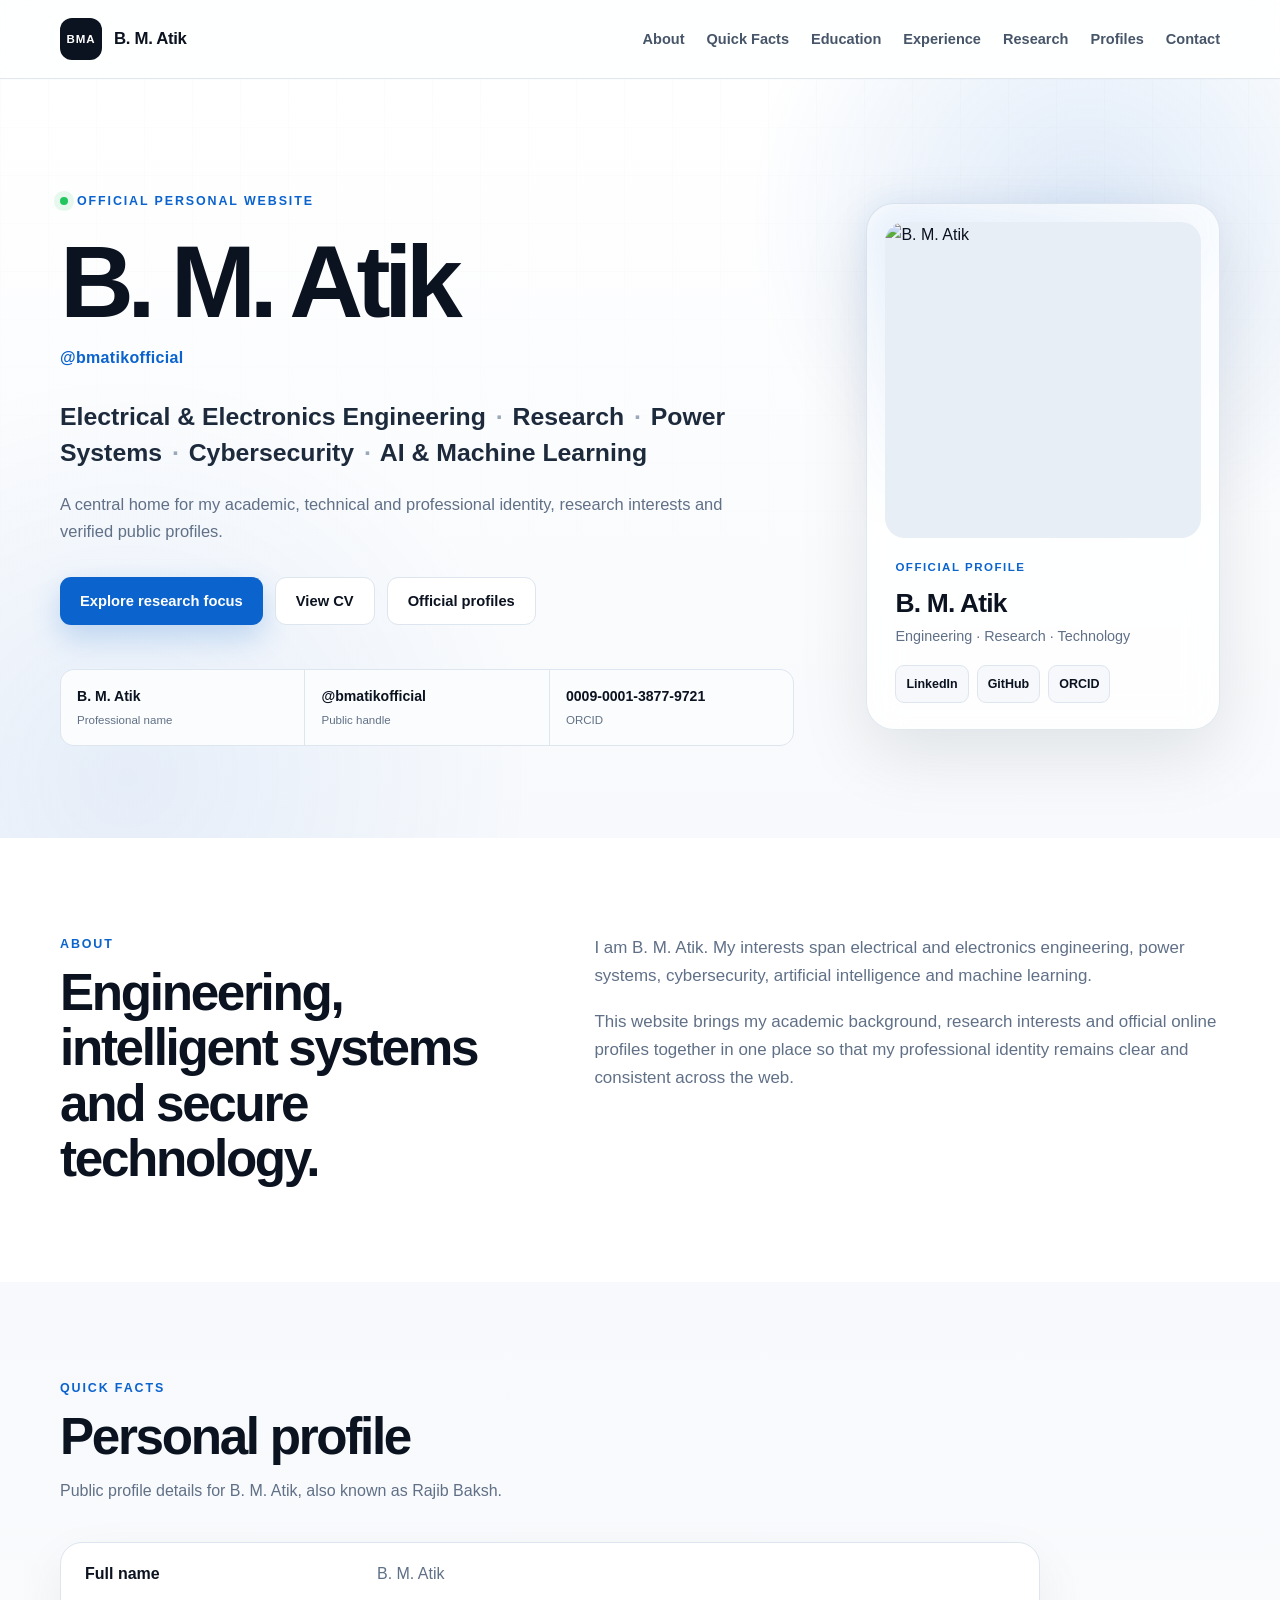
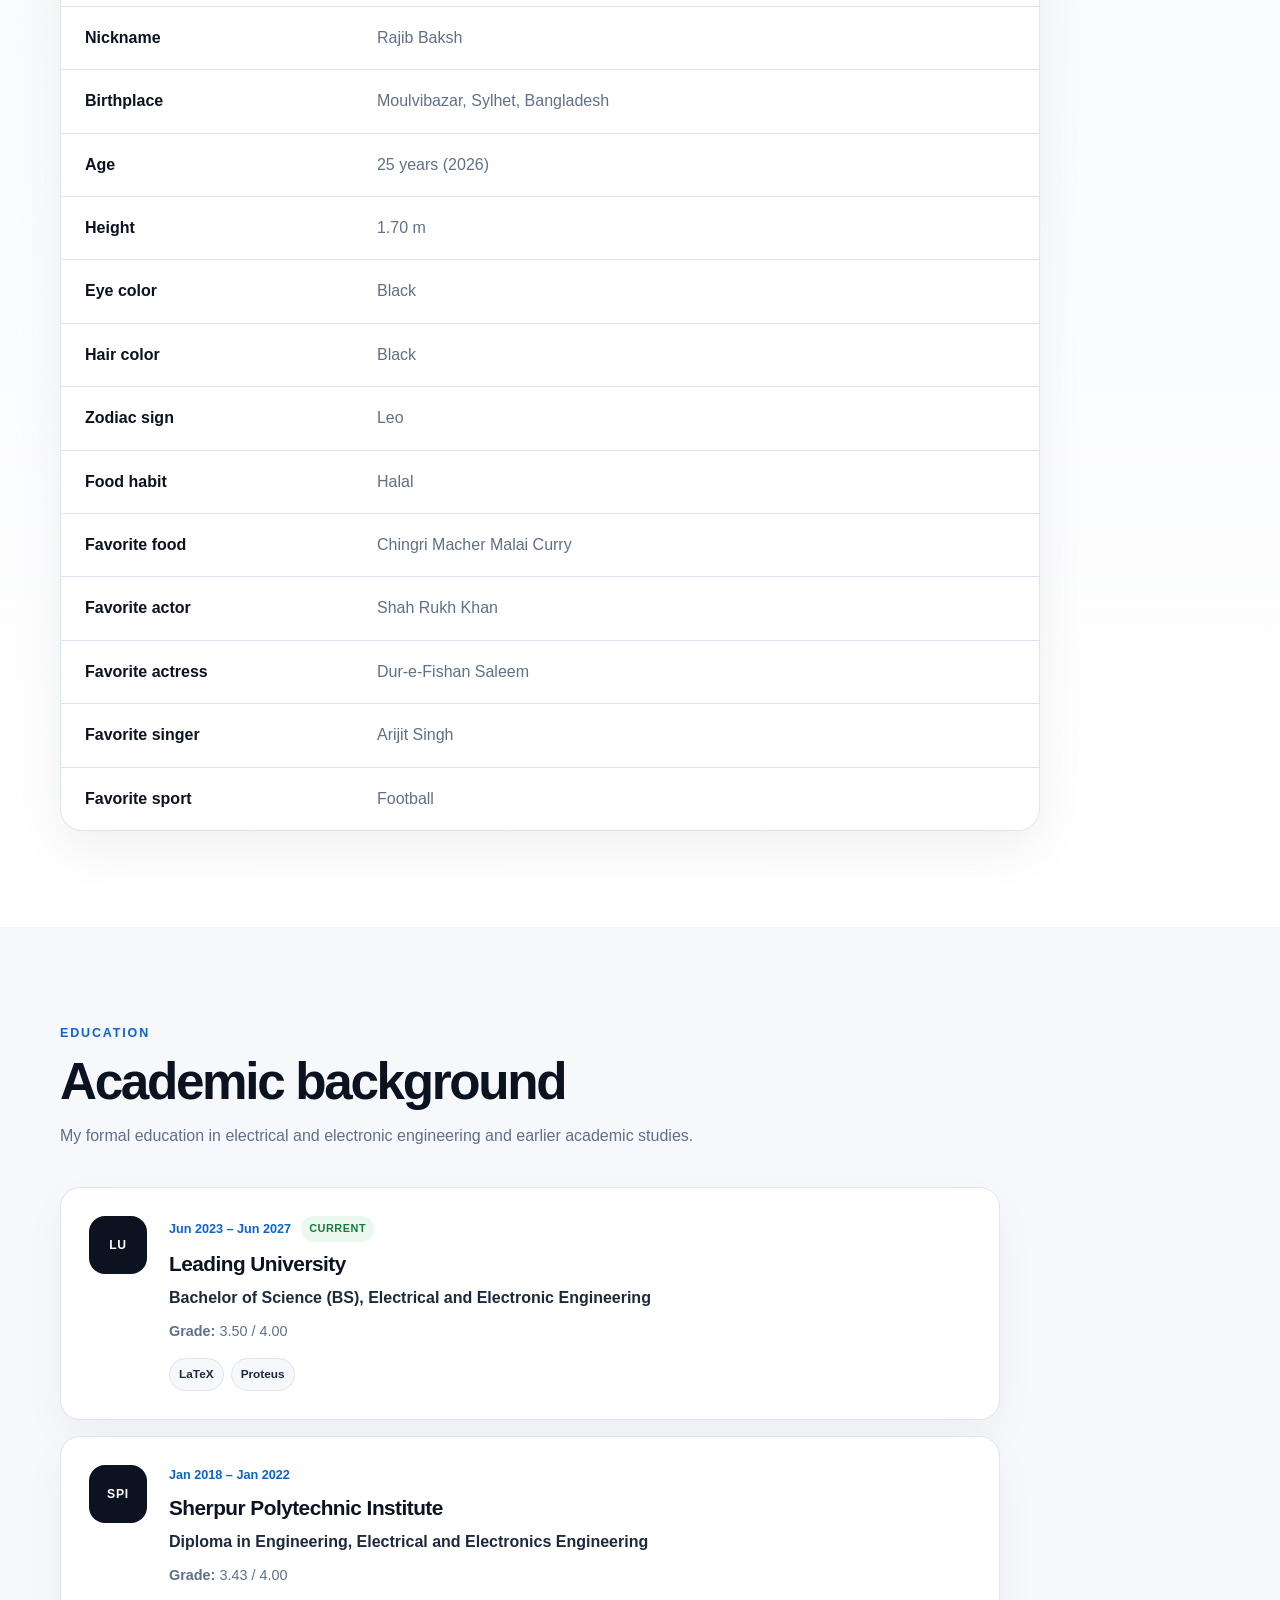
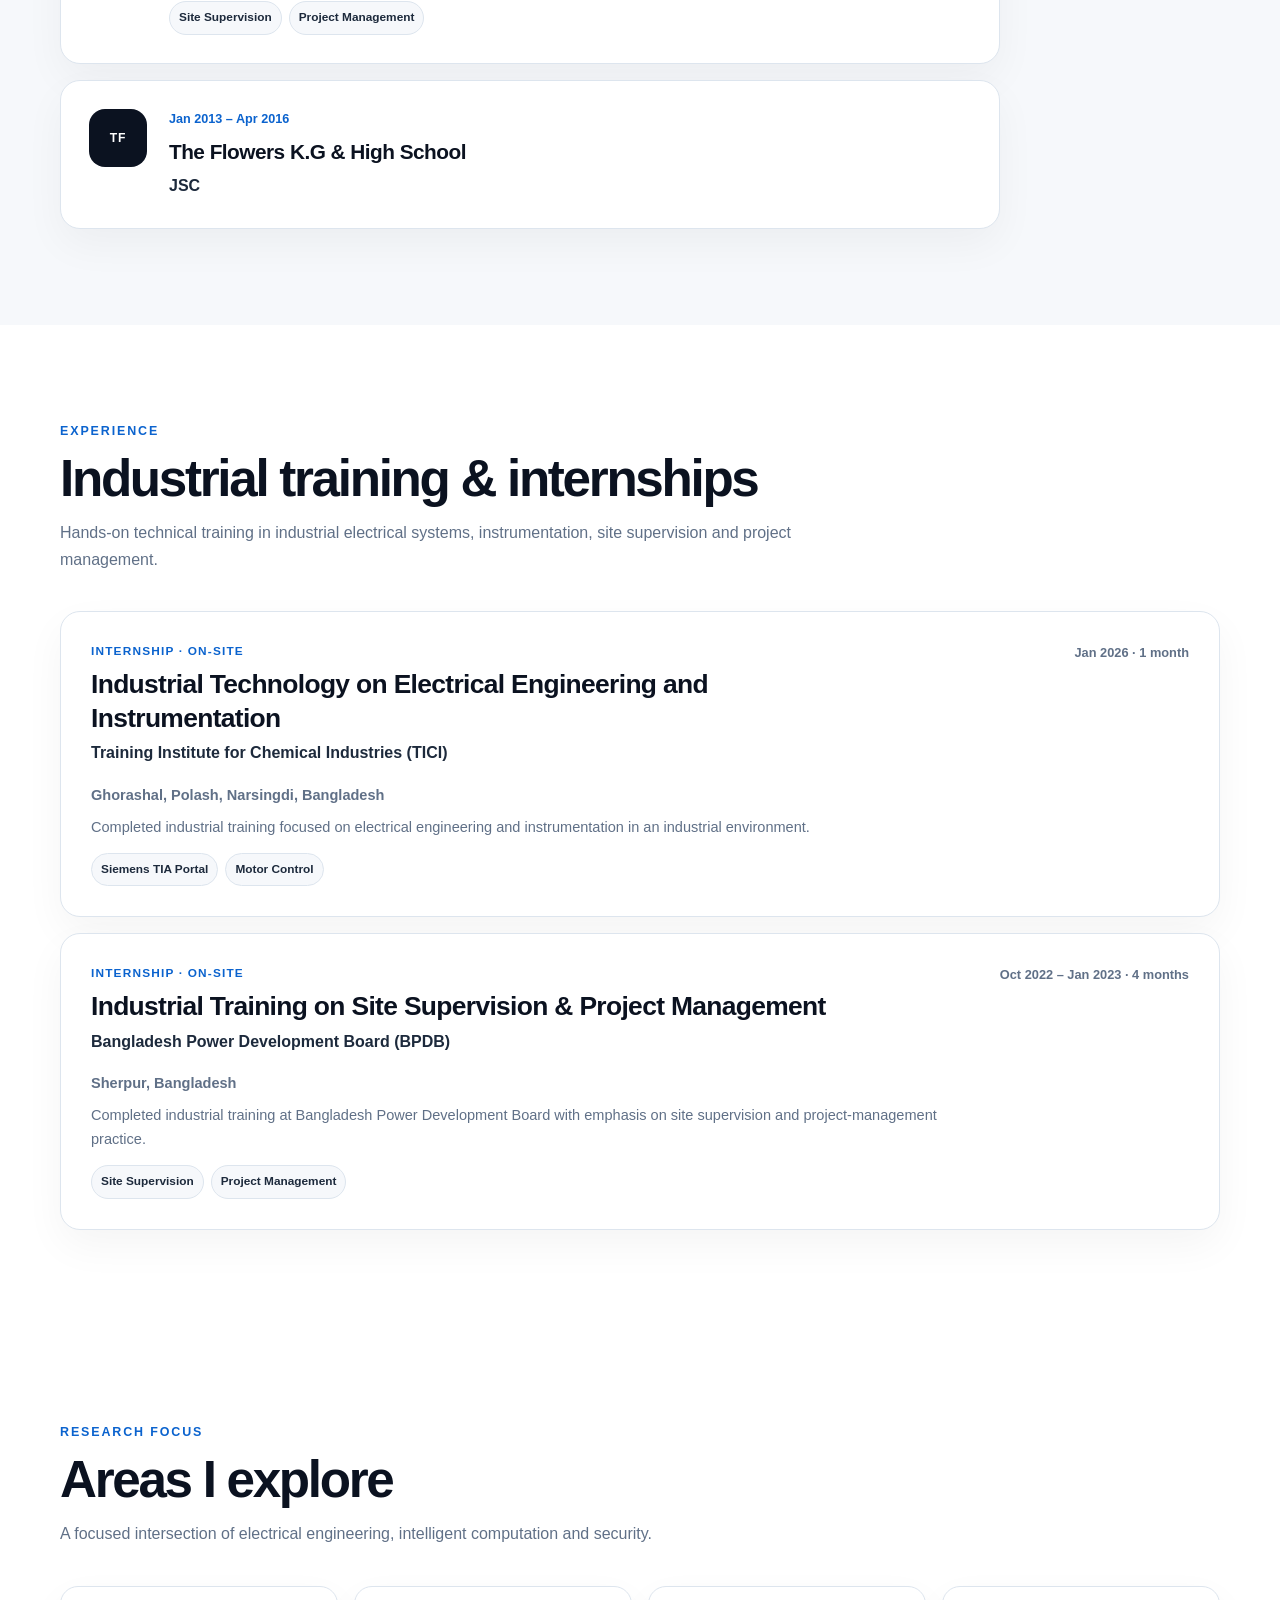
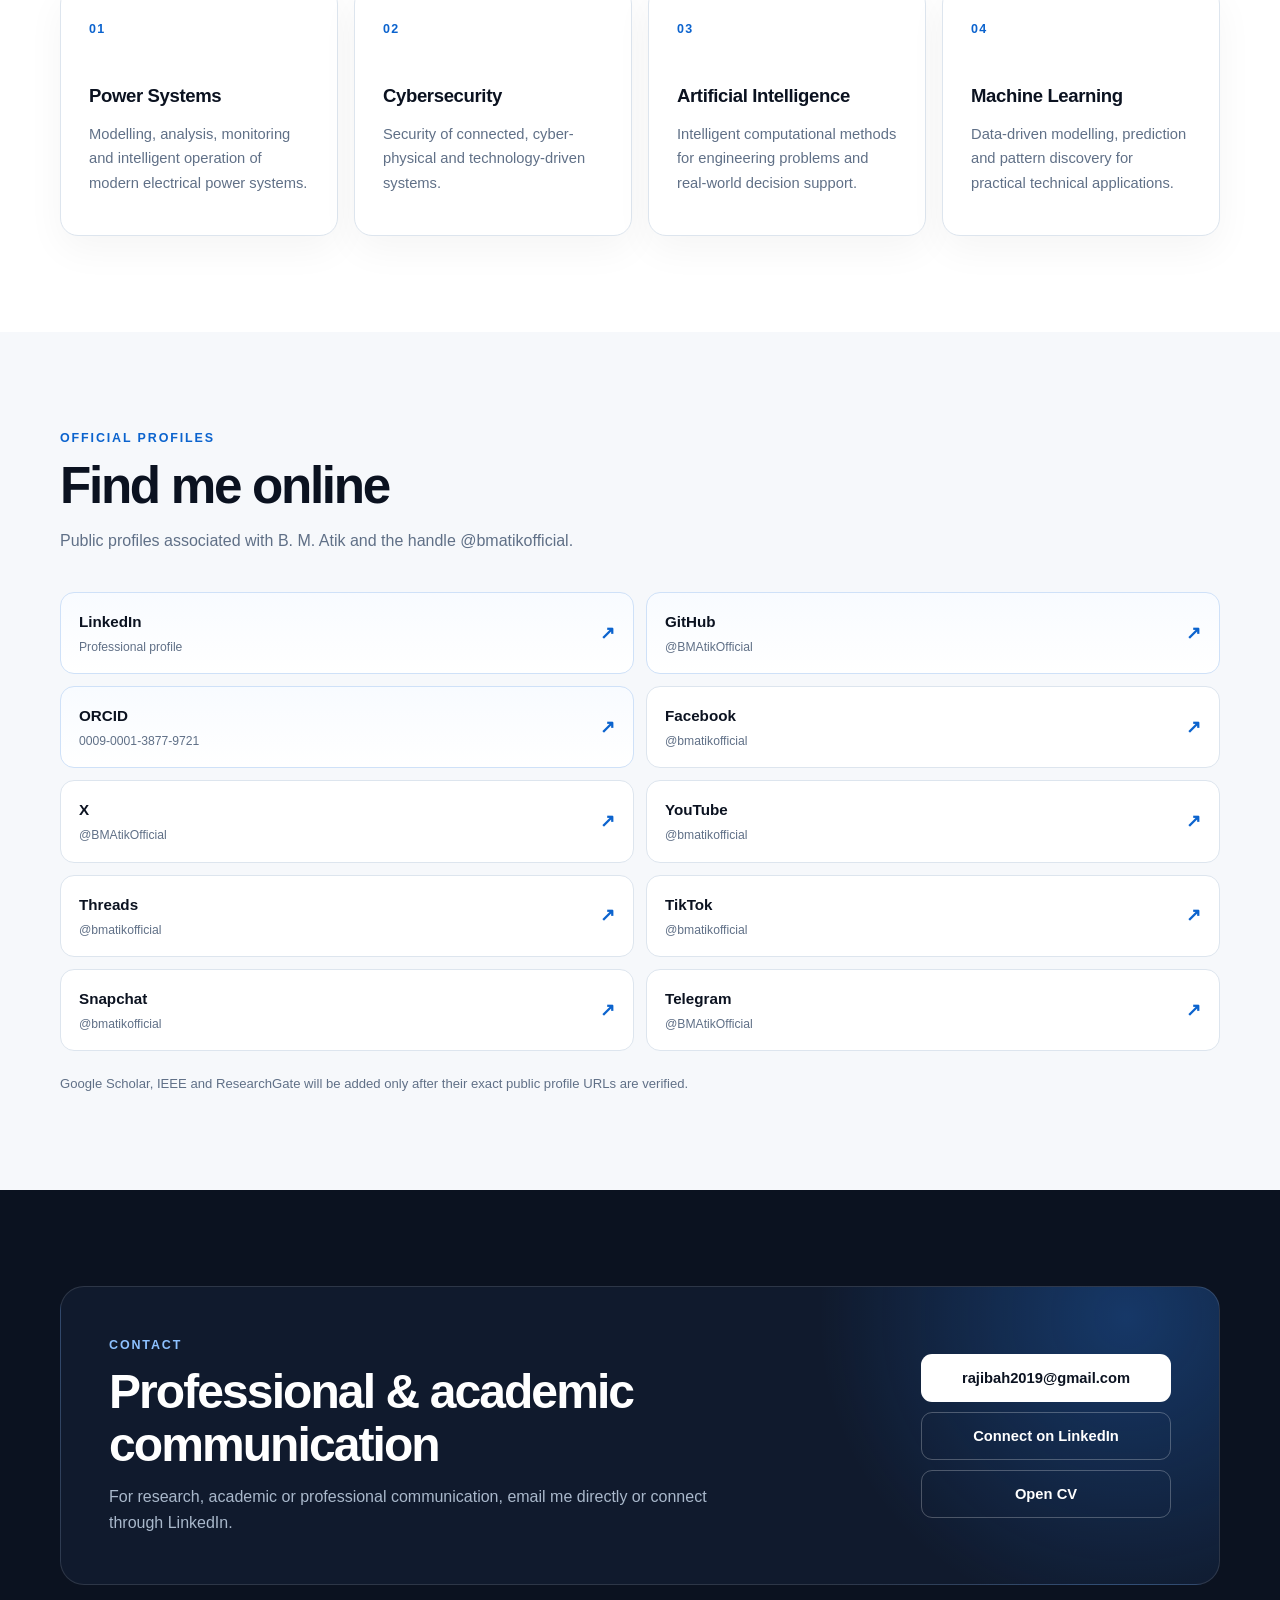
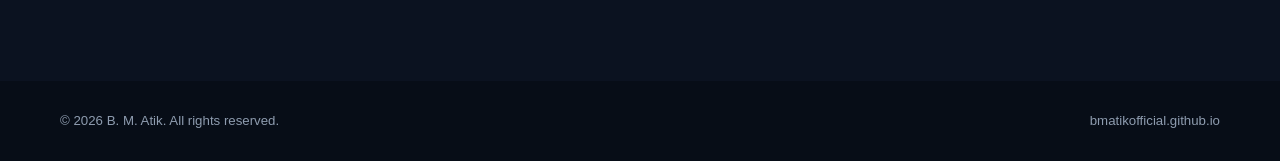
==== index.html @ faf4ffa6 "Add public quick facts profile section" ====
<!doctype html>
<html lang="en">
<head>
  <meta charset="utf-8">
  <meta name="viewport" content="width=device-width, initial-scale=1">
  <title>B. M. Atik | Official Website</title>
  <meta name="description" content="Official personal website of B. M. Atik (Rajib Baksh) — Electrical & Electronics Engineering, research, power systems, cybersecurity, artificial intelligence and machine learning.">
  <meta name="author" content="B. M. Atik">
  <meta name="robots" content="index, follow, max-image-preview:large">
  <meta name="theme-color" content="#0b1220">

  <link rel="canonical" href="https://bmatikofficial.github.io/">
  <link rel="icon" href="/favicon.svg" type="image/svg+xml">
  <link rel="stylesheet" href="/style.css">

  <link rel="me" href="https://github.com/BMAtikOfficial">
  <link rel="me" href="https://www.linkedin.com/in/bmatikofficial">
  <link rel="me" href="https://orcid.org/0009-0001-3877-9721">

  <meta property="og:type" content="profile">
  <meta property="og:title" content="B. M. Atik | Official Website">
  <meta property="og:description" content="Electrical & Electronics Engineering · Research · Power Systems · Cybersecurity · AI & Machine Learning">
  <meta property="og:url" content="https://bmatikofficial.github.io/">
  <meta property="og:image" content="https://github.com/BMAtikOfficial.png">
  <meta property="og:site_name" content="B. M. Atik">

  <meta name="twitter:card" content="summary">
  <meta name="twitter:title" content="B. M. Atik | Official Website">
  <meta name="twitter:description" content="Electrical & Electronics Engineering · Research · Power Systems · Cybersecurity · AI & Machine Learning">
  <meta name="twitter:image" content="https://github.com/BMAtikOfficial.png">

  <script type="application/ld+json">
  {
    "@context": "https://schema.org",
    "@type": "ProfilePage",
    "@id": "https://bmatikofficial.github.io/#profile-page",
    "url": "https://bmatikofficial.github.io/",
    "name": "B. M. Atik | Official Website",
    "description": "Official personal website of B. M. Atik.",
    "mainEntity": {
      "@type": "Person",
      "@id": "https://bmatikofficial.github.io/#person",
      "name": "B. M. Atik",
      "alternateName": ["Rajib Baksh", "bmatikofficial", "@bmatikofficial"],
      "url": "https://bmatikofficial.github.io/",
      "image": "https://github.com/BMAtikOfficial.png",
      "email": "mailto:rajibah2019@gmail.com",
      "affiliation": {
        "@type": "CollegeOrUniversity",
        "name": "Leading University"
      },
      "description": "Electrical & Electronics Engineering, research, power systems, cybersecurity, artificial intelligence and machine learning.",
      "knowsAbout": [
        "Electrical and Electronics Engineering",
        "Power Systems",
        "Cybersecurity",
        "Artificial Intelligence",
        "Machine Learning",
        "Solar PV Monitoring and Forecasting"
      ],
      "sameAs": [
        "https://github.com/BMAtikOfficial",
        "https://www.linkedin.com/in/bmatikofficial",
        "https://orcid.org/0009-0001-3877-9721",
        "https://www.facebook.com/bmatikofficial",
        "https://x.com/BMAtikOfficial",
        "https://youtube.com/@bmatikofficial",
        "https://www.threads.com/@bmatikofficial",
        "https://www.tiktok.com/@bmatikofficial",
        "https://www.snapchat.com/add/bmatikofficial",
        "https://t.me/BMAtikOfficial"
      ]
    }
  }
  </script>
</head>

<body>
  <a class="skip-link" href="#main">Skip to content</a>

  <header class="site-header">
    <div class="container nav-wrap">
      <a class="brand" href="#home" aria-label="B. M. Atik homepage">
        <span class="brand-mark" aria-hidden="true">BMA</span>
        <span class="brand-text">B. M. Atik</span>
      </a>

      <button class="menu-toggle" type="button" aria-expanded="false" aria-controls="site-nav" aria-label="Open menu">
        <span></span><span></span><span></span>
      </button>

      <nav id="site-nav" class="site-nav" aria-label="Primary navigation">
        <a href="#about">About</a>
        <a href="#facts">Quick Facts</a>
        <a href="#education">Education</a>
        <a href="#experience">Experience</a>
        <a href="#focus">Research</a>
        <a href="#profiles">Profiles</a>
        <a href="#contact">Contact</a>
      </nav>
    </div>
  </header>

  <main id="main">
    <section class="hero" id="home">
      <div class="container hero-grid">
        <div class="hero-copy">
          <p class="eyebrow"><span class="status-dot"></span> Official personal website</p>
          <h1>B. M. Atik</h1>
          <p class="handle">@bmatikofficial</p>
          <p class="hero-role">Electrical &amp; Electronics Engineering <span>·</span> Research <span>·</span> Power Systems <span>·</span> Cybersecurity <span>·</span> AI &amp; Machine Learning</p>
          <p class="hero-summary">
            A central home for my academic, technical and professional identity, research interests and verified public profiles.
          </p>

          <div class="hero-actions">
            <a class="button button-primary" href="#focus">Explore research focus</a>
            <a class="button button-secondary" href="/cv.html">View CV</a>
            <a class="button button-secondary" href="#profiles">Official profiles</a>
          </div>

          <div class="identity-strip" aria-label="Identity highlights">
            <div><strong>B. M. Atik</strong><span>Professional name</span></div>
            <div><strong>@bmatikofficial</strong><span>Public handle</span></div>
            <div><strong>0009-0001-3877-9721</strong><span>ORCID</span></div>
          </div>
        </div>

        <aside class="profile-card" aria-label="B. M. Atik profile">
          <div class="photo-ring">
            <img src="https://github.com/BMAtikOfficial.png" alt="B. M. Atik" width="360" height="360">
          </div>
          <div class="profile-card-body">
            <p class="profile-kicker">Official profile</p>
            <h2>B. M. Atik</h2>
            <p>Engineering · Research · Technology</p>
            <div class="profile-links">
              <a href="https://www.linkedin.com/in/bmatikofficial" target="_blank" rel="me noopener noreferrer">LinkedIn</a>
              <a href="https://github.com/BMAtikOfficial" target="_blank" rel="me noopener noreferrer">GitHub</a>
              <a href="https://orcid.org/0009-0001-3877-9721" target="_blank" rel="me noopener noreferrer">ORCID</a>
            </div>
          </div>
        </aside>
      </div>
    </section>

    <section class="section section-white" id="about">
      <div class="container split">
        <div>
          <p class="section-label">About</p>
          <h2 class="section-title">Engineering, intelligent systems and secure technology.</h2>
        </div>
        <div class="about-copy">
          <p>
            I am B. M. Atik. My interests span electrical and electronics engineering, power systems, cybersecurity, artificial intelligence and machine learning.
          </p>
          <p>
            This website brings my academic background, research interests and official online profiles together in one place so that my professional identity remains clear and consistent across the web.
          </p>
        </div>
      </div>
    </section>



    <section class="section facts-section" id="facts">
      <div class="container">
        <div class="section-heading">
          <p class="section-label">Quick facts</p>
          <h2 class="section-title">Personal profile</h2>
          <p class="section-intro">Public profile details for B. M. Atik, also known as Rajib Baksh.</p>
        </div>

        <div class="facts-card">
          <dl class="facts-list">
            <div class="fact-row"><dt>Full name</dt><dd>B. M. Atik</dd></div>
            <div class="fact-row"><dt>Nickname</dt><dd>Rajib Baksh</dd></div>
            <div class="fact-row"><dt>Birthplace</dt><dd>Moulvibazar, Sylhet, Bangladesh</dd></div>
            <div class="fact-row"><dt>Age</dt><dd>25 years (2026)</dd></div>
            <div class="fact-row"><dt>Height</dt><dd>1.70 m</dd></div>
            <div class="fact-row"><dt>Eye color</dt><dd>Black</dd></div>
            <div class="fact-row"><dt>Hair color</dt><dd>Black</dd></div>
            <div class="fact-row"><dt>Zodiac sign</dt><dd>Leo</dd></div>
            <div class="fact-row"><dt>Food habit</dt><dd>Halal</dd></div>
            <div class="fact-row"><dt>Favorite food</dt><dd>Chingri Macher Malai Curry</dd></div>
            <div class="fact-row"><dt>Favorite actor</dt><dd>Shah Rukh Khan</dd></div>
            <div class="fact-row"><dt>Favorite actress</dt><dd>Dur-e-Fishan Saleem</dd></div>
            <div class="fact-row"><dt>Favorite singer</dt><dd>Arijit Singh</dd></div>
            <div class="fact-row"><dt>Favorite sport</dt><dd>Football</dd></div>
          </dl>
        </div>
      </div>
    </section>

    <section class="section" id="education">
      <div class="container">
        <div class="section-heading">
          <p class="section-label">Education</p>
          <h2 class="section-title">Academic background</h2>
          <p class="section-intro">My formal education in electrical and electronic engineering and earlier academic studies.</p>
        </div>

        <div class="timeline">
          <article class="timeline-card">
            <div class="timeline-mark">LU</div>
            <div class="timeline-content">
              <div class="timeline-topline">
                <span class="timeline-date">Jun 2023 – Jun 2027</span>
                <span class="timeline-status">Current</span>
              </div>
              <h3>Leading University</h3>
              <p class="timeline-degree">Bachelor of Science (BS), Electrical and Electronic Engineering</p>
              <p class="timeline-detail"><strong>Grade:</strong> 3.50 / 4.00</p>
              <div class="skill-pills"><span>LaTeX</span><span>Proteus</span></div>
            </div>
          </article>

          <article class="timeline-card">
            <div class="timeline-mark">SPI</div>
            <div class="timeline-content">
              <div class="timeline-topline"><span class="timeline-date">Jan 2018 – Jan 2022</span></div>
              <h3>Sherpur Polytechnic Institute</h3>
              <p class="timeline-degree">Diploma in Engineering, Electrical and Electronics Engineering</p>
              <p class="timeline-detail"><strong>Grade:</strong> 3.43 / 4.00</p>
              <div class="skill-pills"><span>Site Supervision</span><span>Project Management</span></div>
            </div>
          </article>

          <article class="timeline-card">
            <div class="timeline-mark">TF</div>
            <div class="timeline-content">
              <div class="timeline-topline"><span class="timeline-date">Jan 2013 – Apr 2016</span></div>
              <h3>The Flowers K.G &amp; High School</h3>
              <p class="timeline-degree">JSC</p>
            </div>
          </article>
        </div>
      </div>
    </section>


    <section class="section section-white" id="experience">
      <div class="container">
        <div class="section-heading">
          <p class="section-label">Experience</p>
          <h2 class="section-title">Industrial training &amp; internships</h2>
          <p class="section-intro">Hands-on technical training in industrial electrical systems, instrumentation, site supervision and project management.</p>
        </div>

        <div class="experience-grid">
          <article class="experience-card">
            <div class="experience-head">
              <div>
                <p class="experience-type">Internship · On-site</p>
                <h3>Industrial Technology on Electrical Engineering and Instrumentation</h3>
                <p class="experience-org">Training Institute for Chemical Industries (TICI)</p>
              </div>
              <span class="experience-date">Jan 2026 · 1 month</span>
            </div>
            <p class="experience-location">Ghorashal, Polash, Narsingdi, Bangladesh</p>
            <p class="experience-copy">Completed industrial training focused on electrical engineering and instrumentation in an industrial environment.</p>
            <div class="skill-pills"><span>Siemens TIA Portal</span><span>Motor Control</span></div>
          </article>

          <article class="experience-card">
            <div class="experience-head">
              <div>
                <p class="experience-type">Internship · On-site</p>
                <h3>Industrial Training on Site Supervision &amp; Project Management</h3>
                <p class="experience-org">Bangladesh Power Development Board (BPDB)</p>
              </div>
              <span class="experience-date">Oct 2022 – Jan 2023 · 4 months</span>
            </div>
            <p class="experience-location">Sherpur, Bangladesh</p>
            <p class="experience-copy">Completed industrial training at Bangladesh Power Development Board with emphasis on site supervision and project-management practice.</p>
            <div class="skill-pills"><span>Site Supervision</span><span>Project Management</span></div>
          </article>
        </div>
      </div>
    </section>

    <section class="section section-white" id="focus">
      <div class="container">
        <div class="section-heading">
          <p class="section-label">Research focus</p>
          <h2 class="section-title">Areas I explore</h2>
          <p class="section-intro">A focused intersection of electrical engineering, intelligent computation and security.</p>
        </div>

        <div class="focus-grid">
          <article class="focus-card">
            <span class="card-number">01</span>
            <h3>Power Systems</h3>
            <p>Modelling, analysis, monitoring and intelligent operation of modern electrical power systems.</p>
          </article>
          <article class="focus-card">
            <span class="card-number">02</span>
            <h3>Cybersecurity</h3>
            <p>Security of connected, cyber-physical and technology-driven systems.</p>
          </article>
          <article class="focus-card">
            <span class="card-number">03</span>
            <h3>Artificial Intelligence</h3>
            <p>Intelligent computational methods for engineering problems and real-world decision support.</p>
          </article>
          <article class="focus-card">
            <span class="card-number">04</span>
            <h3>Machine Learning</h3>
            <p>Data-driven modelling, prediction and pattern discovery for practical technical applications.</p>
          </article>
        </div>
      </div>
    </section>

    <section class="section" id="profiles">
      <div class="container">
        <div class="section-heading">
          <p class="section-label">Official profiles</p>
          <h2 class="section-title">Find me online</h2>
          <p class="section-intro">Public profiles associated with B. M. Atik and the handle @bmatikofficial.</p>
        </div>

        <div class="profile-grid">
          <a class="profile-link featured" href="https://www.linkedin.com/in/bmatikofficial" target="_blank" rel="me noopener noreferrer">
            <span><strong>LinkedIn</strong><small>Professional profile</small></span><b>↗</b>
          </a>
          <a class="profile-link featured" href="https://github.com/BMAtikOfficial" target="_blank" rel="me noopener noreferrer">
            <span><strong>GitHub</strong><small>@BMAtikOfficial</small></span><b>↗</b>
          </a>
          <a class="profile-link featured" href="https://orcid.org/0009-0001-3877-9721" target="_blank" rel="me noopener noreferrer">
            <span><strong>ORCID</strong><small>0009-0001-3877-9721</small></span><b>↗</b>
          </a>
          <a class="profile-link" href="https://www.facebook.com/bmatikofficial" target="_blank" rel="me noopener noreferrer">
            <span><strong>Facebook</strong><small>@bmatikofficial</small></span><b>↗</b>
          </a>
          <a class="profile-link" href="https://x.com/BMAtikOfficial" target="_blank" rel="me noopener noreferrer">
            <span><strong>X</strong><small>@BMAtikOfficial</small></span><b>↗</b>
          </a>
          <a class="profile-link" href="https://youtube.com/@bmatikofficial" target="_blank" rel="me noopener noreferrer">
            <span><strong>YouTube</strong><small>@bmatikofficial</small></span><b>↗</b>
          </a>
          <a class="profile-link" href="https://www.threads.com/@bmatikofficial" target="_blank" rel="me noopener noreferrer">
            <span><strong>Threads</strong><small>@bmatikofficial</small></span><b>↗</b>
          </a>
          <a class="profile-link" href="https://www.tiktok.com/@bmatikofficial" target="_blank" rel="me noopener noreferrer">
            <span><strong>TikTok</strong><small>@bmatikofficial</small></span><b>↗</b>
          </a>
          <a class="profile-link" href="https://www.snapchat.com/add/bmatikofficial" target="_blank" rel="me noopener noreferrer">
            <span><strong>Snapchat</strong><small>@bmatikofficial</small></span><b>↗</b>
          </a>
          <a class="profile-link" href="https://t.me/BMAtikOfficial" target="_blank" rel="me noopener noreferrer">
            <span><strong>Telegram</strong><small>@BMAtikOfficial</small></span><b>↗</b>
          </a>
        </div>

        <p class="profile-note">Google Scholar, IEEE and ResearchGate will be added only after their exact public profile URLs are verified.</p>
      </div>
    </section>

    <section class="section contact-section" id="contact">
      <div class="container">
        <div class="contact-panel">
          <div>
            <p class="section-label section-label-light">Contact</p>
            <h2>Professional &amp; academic communication</h2>
            <p>For research, academic or professional communication, email me directly or connect through LinkedIn.</p>
          </div>
          <div class="contact-actions">
            <a class="button button-light" href="mailto:rajibah2019@gmail.com">rajibah2019@gmail.com</a>
            <a class="button button-outline-light" href="https://www.linkedin.com/in/bmatikofficial" target="_blank" rel="me noopener noreferrer">Connect on LinkedIn</a>
            <a class="button button-outline-light" href="/cv.html">Open CV</a>
          </div>
        </div>
      </div>
    </section>
  </main>

  <footer class="site-footer">
    <div class="container footer-wrap">
      <p>© <span id="year">2026</span> B. M. Atik. All rights reserved.</p>
      <p><a href="https://bmatikofficial.github.io/">bmatikofficial.github.io</a></p>
    </div>
  </footer>

  <script src="/script.js"></script>
</body>
</html>
---- style.css ----
:root {
  --ink: #0b1220;
  --ink-2: #1d2a3c;
  --muted: #607087;
  --line: #dde5ee;
  --surface: #ffffff;
  --surface-soft: #f6f8fb;
  --blue: #0b63ce;
  --blue-dark: #084d9f;
  --blue-soft: #eaf3ff;
  --shadow: 0 24px 70px rgba(11, 18, 32, 0.10);
}

* { box-sizing: border-box; margin: 0; padding: 0; }

html {
  scroll-behavior: smooth;
  scroll-padding-top: 88px;
}

body {
  font-family: Inter, ui-sans-serif, -apple-system, BlinkMacSystemFont, "Segoe UI", sans-serif;
  color: var(--ink);
  background: var(--surface-soft);
  line-height: 1.65;
  -webkit-font-smoothing: antialiased;
}

img { display: block; max-width: 100%; }
a { color: inherit; text-decoration: none; }
button { font: inherit; }

.container {
  width: min(1160px, calc(100% - 40px));
  margin-inline: auto;
}

.skip-link {
  position: fixed;
  left: 16px;
  top: -80px;
  z-index: 1000;
  padding: 10px 14px;
  border-radius: 8px;
  background: var(--ink);
  color: #fff;
}

.skip-link:focus { top: 16px; }

.site-header {
  position: sticky;
  top: 0;
  z-index: 50;
  background: rgba(255, 255, 255, 0.88);
  border-bottom: 1px solid rgba(221, 229, 238, 0.9);
  backdrop-filter: blur(16px);
}

.nav-wrap {
  min-height: 78px;
  display: flex;
  align-items: center;
  justify-content: space-between;
  gap: 28px;
}

.brand {
  display: inline-flex;
  align-items: center;
  gap: 12px;
  font-weight: 800;
  letter-spacing: -0.02em;
}

.brand-mark {
  width: 42px;
  height: 42px;
  display: grid;
  place-items: center;
  border-radius: 12px;
  background: var(--ink);
  color: #fff;
  font-size: 0.72rem;
  letter-spacing: 0.08em;
}

.brand-text { font-size: 1.05rem; }

.site-nav {
  display: flex;
  align-items: center;
  gap: 22px;
  color: #475569;
  font-size: 0.91rem;
  font-weight: 700;
}

.site-nav a {
  position: relative;
  transition: color 0.2s ease;
}

.site-nav a::after {
  content: "";
  position: absolute;
  left: 0;
  right: 100%;
  bottom: -7px;
  height: 2px;
  background: var(--blue);
  transition: right 0.2s ease;
}

.site-nav a:hover,
.site-nav a:focus-visible { color: var(--blue); }

.site-nav a:hover::after,
.site-nav a:focus-visible::after { right: 0; }

.menu-toggle {
  display: none;
  width: 44px;
  height: 44px;
  border: 1px solid var(--line);
  border-radius: 11px;
  background: #fff;
  cursor: pointer;
}

.menu-toggle span {
  width: 20px;
  height: 2px;
  background: var(--ink);
  display: block;
  margin: 4px auto;
  border-radius: 99px;
}

.hero {
  position: relative;
  overflow: hidden;
  padding: 108px 0 92px;
  background:
    radial-gradient(circle at 85% 18%, rgba(11, 99, 206, 0.13), transparent 27%),
    radial-gradient(circle at 10% 92%, rgba(11, 99, 206, 0.08), transparent 30%),
    linear-gradient(180deg, #fff 0%, #f7f9fc 100%);
}

.hero::before {
  content: "";
  position: absolute;
  inset: 0;
  opacity: 0.28;
  pointer-events: none;
  background-image:
    linear-gradient(rgba(11, 18, 32, 0.045) 1px, transparent 1px),
    linear-gradient(90deg, rgba(11, 18, 32, 0.045) 1px, transparent 1px);
  background-size: 48px 48px;
  mask-image: linear-gradient(to bottom, black, transparent 88%);
}

.hero-grid {
  position: relative;
  display: grid;
  grid-template-columns: minmax(0, 1.35fr) minmax(280px, 0.65fr);
  align-items: center;
  gap: 72px;
}

.eyebrow,
.section-label {
  color: var(--blue);
  font-size: 0.78rem;
  font-weight: 800;
  letter-spacing: 0.15em;
  text-transform: uppercase;
}

.eyebrow {
  display: inline-flex;
  align-items: center;
  gap: 9px;
  margin-bottom: 24px;
}

.status-dot {
  width: 8px;
  height: 8px;
  border-radius: 50%;
  background: #22c55e;
  box-shadow: 0 0 0 6px rgba(34, 197, 94, 0.10);
}

.hero h1 {
  font-size: clamp(4rem, 8vw, 7.2rem);
  line-height: 0.92;
  letter-spacing: -0.065em;
  color: var(--ink);
}

.handle {
  margin-top: 15px;
  color: var(--blue);
  font-size: 1rem;
  font-weight: 800;
  letter-spacing: 0.02em;
}

.hero-role {
  max-width: 790px;
  margin-top: 28px;
  color: var(--ink-2);
  font-size: clamp(1.18rem, 2.2vw, 1.55rem);
  font-weight: 650;
  line-height: 1.45;
}

.hero-role span {
  color: #9aa8b9;
  padding-inline: 3px;
}

.hero-summary {
  max-width: 700px;
  margin-top: 20px;
  color: var(--muted);
  font-size: 1.03rem;
}

.hero-actions {
  display: flex;
  flex-wrap: wrap;
  gap: 12px;
  margin-top: 32px;
}

.button {
  display: inline-flex;
  align-items: center;
  justify-content: center;
  min-height: 48px;
  padding: 0 20px;
  border-radius: 11px;
  font-size: 0.92rem;
  font-weight: 800;
  transition: transform 0.2s ease, box-shadow 0.2s ease, background 0.2s ease, border-color 0.2s ease;
}

.button:hover { transform: translateY(-2px); }

.button-primary {
  background: var(--blue);
  color: #fff;
  box-shadow: 0 12px 30px rgba(11, 99, 206, 0.22);
}

.button-primary:hover { background: var(--blue-dark); }

.button-secondary {
  border: 1px solid var(--line);
  background: #fff;
  color: var(--ink);
}

.button-secondary:hover {
  border-color: #b8c5d5;
  box-shadow: 0 10px 24px rgba(11, 18, 32, 0.07);
}

.identity-strip {
  display: grid;
  grid-template-columns: repeat(3, minmax(0, 1fr));
  gap: 1px;
  max-width: 760px;
  margin-top: 44px;
  border: 1px solid var(--line);
  border-radius: 14px;
  overflow: hidden;
  background: var(--line);
}

.identity-strip > div {
  padding: 15px 16px;
  background: rgba(255, 255, 255, 0.88);
}

.identity-strip strong,
.identity-strip span { display: block; }

.identity-strip strong {
  font-size: 0.88rem;
  overflow-wrap: anywhere;
}

.identity-strip span {
  margin-top: 3px;
  color: var(--muted);
  font-size: 0.72rem;
}

.profile-card {
  position: relative;
  padding: 18px;
  border: 1px solid rgba(221, 229, 238, 0.92);
  border-radius: 28px;
  background: rgba(255, 255, 255, 0.82);
  box-shadow: var(--shadow);
  backdrop-filter: blur(16px);
}

.profile-card::before {
  content: "";
  position: absolute;
  inset: -1px;
  z-index: -1;
  border-radius: inherit;
  background: linear-gradient(145deg, rgba(11, 99, 206, 0.35), transparent 45%);
  filter: blur(16px);
  opacity: 0.28;
}

.photo-ring {
  overflow: hidden;
  aspect-ratio: 1;
  border-radius: 20px;
  background: #e8eef5;
}

.photo-ring img {
  width: 100%;
  height: 100%;
  object-fit: cover;
}

.profile-card-body { padding: 20px 10px 8px; }

.profile-kicker {
  color: var(--blue);
  font-size: 0.72rem;
  font-weight: 800;
  letter-spacing: 0.13em;
  text-transform: uppercase;
}

.profile-card h2 {
  margin-top: 5px;
  font-size: 1.65rem;
  letter-spacing: -0.03em;
}

.profile-card-body > p:last-of-type {
  color: var(--muted);
  font-size: 0.9rem;
}

.profile-links {
  display: flex;
  flex-wrap: wrap;
  gap: 8px;
  margin-top: 16px;
}

.profile-links a {
  padding: 8px 10px;
  border: 1px solid var(--line);
  border-radius: 9px;
  background: var(--surface-soft);
  font-size: 0.78rem;
  font-weight: 800;
}

.profile-links a:hover {
  border-color: #b8c5d5;
  color: var(--blue);
}

.section { padding: 96px 0; }
.section-white { background: #fff; }

.split {
  display: grid;
  grid-template-columns: minmax(0, 0.85fr) minmax(0, 1.15fr);
  gap: 72px;
  align-items: start;
}

.section-title {
  margin-top: 10px;
  max-width: 780px;
  font-size: clamp(2.1rem, 4vw, 3.4rem);
  line-height: 1.08;
  letter-spacing: -0.045em;
}

.section-intro {
  max-width: 760px;
  margin-top: 14px;
  color: var(--muted);
}

.about-copy {
  color: var(--muted);
  font-size: 1.06rem;
}

.about-copy p + p { margin-top: 18px; }
.section-heading { margin-bottom: 38px; }

.education-card {
  display: grid;
  grid-template-columns: auto 1fr;
  gap: 24px;
  align-items: start;
  max-width: 860px;
  padding: 30px;
  border: 1px solid var(--line);
  border-radius: 20px;
  background: #fff;
  box-shadow: 0 16px 44px rgba(11, 18, 32, 0.05);
}

.education-badge {
  width: 64px;
  height: 64px;
  display: grid;
  place-items: center;
  border-radius: 17px;
  background: var(--ink);
  color: #fff;
  font-weight: 900;
  letter-spacing: 0.06em;
}

.education-type {
  color: var(--blue);
  font-size: 0.75rem;
  font-weight: 850;
  letter-spacing: 0.12em;
  text-transform: uppercase;
}

.education-card h3 {
  margin-top: 5px;
  font-size: 1.35rem;
  letter-spacing: -0.025em;
}

.education-school {
  margin-top: 2px;
  color: var(--ink-2);
  font-weight: 700;
}

.education-copy {
  max-width: 760px;
  margin-top: 12px;
  color: var(--muted);
}

.focus-grid {
  display: grid;
  grid-template-columns: repeat(4, minmax(0, 1fr));
  gap: 16px;
}

.focus-card {
  min-height: 250px;
  padding: 28px;
  border: 1px solid var(--line);
  border-radius: 18px;
  background: #fff;
  box-shadow: 0 14px 38px rgba(11, 18, 32, 0.045);
  transition: transform 0.22s ease, box-shadow 0.22s ease, border-color 0.22s ease;
}

.focus-card:hover {
  transform: translateY(-5px);
  border-color: #c6d4e4;
  box-shadow: 0 22px 48px rgba(11, 18, 32, 0.09);
}

.card-number {
  display: inline-block;
  margin-bottom: 42px;
  color: var(--blue);
  font-size: 0.78rem;
  font-weight: 900;
  letter-spacing: 0.1em;
}

.focus-card h3 {
  font-size: 1.16rem;
  letter-spacing: -0.02em;
}

.focus-card p {
  margin-top: 10px;
  color: var(--muted);
  font-size: 0.92rem;
}

.project-stack {
  display: grid;
  gap: 18px;
}

.project-card {
  padding: 32px;
  border: 1px solid var(--line);
  border-radius: 20px;
  background: #fff;
  box-shadow: 0 16px 42px rgba(11, 18, 32, 0.045);
}

.project-meta {
  display: flex;
  flex-wrap: wrap;
  align-items: center;
  gap: 10px 14px;
  color: var(--muted);
  font-size: 0.78rem;
  font-weight: 700;
}

.project-tag {
  padding: 6px 9px;
  border-radius: 999px;
  background: var(--blue-soft);
  color: var(--blue);
}

.project-card h3 {
  max-width: 900px;
  margin-top: 16px;
  font-size: clamp(1.35rem, 2.4vw, 1.85rem);
  line-height: 1.24;
  letter-spacing: -0.025em;
}

.project-card > p:not(.project-supervision) {
  max-width: 920px;
  margin-top: 14px;
  color: var(--muted);
}

.project-points {
  margin: 18px 0 0 20px;
  color: var(--ink-2);
}

.project-points li + li { margin-top: 7px; }

.project-supervision {
  margin-top: 18px;
  color: var(--muted);
  font-size: 0.82rem;
  font-weight: 650;
}

.output-grid {
  display: grid;
  grid-template-columns: repeat(3, minmax(0, 1fr));
  gap: 14px;
}

.output-card {
  padding: 25px;
  border: 1px solid var(--line);
  border-radius: 17px;
  background: #fff;
}

.output-card > span {
  color: var(--blue);
  font-size: 0.75rem;
  font-weight: 900;
  letter-spacing: 0.1em;
}

.output-card h3 {
  margin-top: 28px;
  font-size: 1.05rem;
}

.output-card p {
  margin-top: 8px;
  color: var(--muted);
  font-size: 0.9rem;
}

.muted-card {
  background: #f9fafc;
}

.profile-grid {
  display: grid;
  grid-template-columns: repeat(2, minmax(0, 1fr));
  gap: 12px;
}

.profile-link {
  display: flex;
  align-items: center;
  justify-content: space-between;
  gap: 20px;
  min-height: 80px;
  padding: 16px 18px;
  border: 1px solid var(--line);
  border-radius: 14px;
  background: #fff;
  transition: transform 0.2s ease, border-color 0.2s ease, box-shadow 0.2s ease;
}

.profile-link:hover {
  transform: translateY(-2px);
  border-color: #b9c8d9;
  box-shadow: 0 12px 28px rgba(11, 18, 32, 0.06);
}

.profile-link.featured {
  border-color: #cfe1f8;
  background: linear-gradient(180deg, #f8fbff 0%, #ffffff 100%);
}

.profile-link span,
.profile-link strong,
.profile-link small { display: block; }

.profile-link strong { font-size: 0.95rem; }

.profile-link small {
  margin-top: 3px;
  color: var(--muted);
  font-size: 0.76rem;
}

.profile-link b {
  color: var(--blue);
  font-size: 1.15rem;
}

.profile-note {
  margin-top: 22px;
  color: var(--muted);
  font-size: 0.82rem;
}

.contact-section { background: var(--ink); }

.contact-panel {
  display: grid;
  grid-template-columns: 1fr auto;
  align-items: center;
  gap: 56px;
  padding: 48px;
  border: 1px solid rgba(255, 255, 255, 0.12);
  border-radius: 24px;
  background:
    radial-gradient(circle at 92% 10%, rgba(37, 133, 255, 0.28), transparent 28%),
    #101a2d;
}

.section-label-light { color: #8dc1ff; }

.contact-panel h2 {
  margin-top: 10px;
  color: #fff;
  font-size: clamp(2rem, 4vw, 3rem);
  line-height: 1.1;
  letter-spacing: -0.04em;
}

.contact-panel p:not(.section-label) {
  max-width: 620px;
  margin-top: 12px;
  color: #a9b8cb;
}

.contact-actions {
  display: flex;
  flex-direction: column;
  gap: 10px;
  min-width: 250px;
}

.button-light {
  background: #fff;
  color: var(--ink);
}

.button-outline-light {
  border: 1px solid rgba(255, 255, 255, 0.25);
  color: #fff;
}

.site-footer {
  background: #070d17;
  color: #8e9caf;
}

.footer-wrap {
  min-height: 80px;
  display: flex;
  align-items: center;
  justify-content: space-between;
  gap: 20px;
  font-size: 0.83rem;
}

.footer-wrap a:hover { color: #fff; }

@media (max-width: 1040px) {
  .site-nav { gap: 16px; font-size: 0.86rem; }
}

@media (max-width: 980px) {
  .hero-grid,
  .split { grid-template-columns: 1fr; }

  .hero-grid { gap: 46px; }
  .profile-card { width: min(480px, 100%); }

  .focus-grid {
    grid-template-columns: repeat(2, minmax(0, 1fr));
  }

  .output-grid {
    grid-template-columns: 1fr;
  }

  .contact-panel { grid-template-columns: 1fr; }

  .contact-actions {
    min-width: 0;
    align-items: flex-start;
  }
}

@media (max-width: 820px) {
  .menu-toggle { display: block; }

  .site-nav {
    position: absolute;
    left: 14px;
    right: 14px;
    top: 78px;
    display: none;
    flex-direction: column;
    align-items: stretch;
    gap: 0;
    padding: 10px;
    border: 1px solid var(--line);
    border-radius: 15px;
    background: #fff;
    box-shadow: 0 20px 50px rgba(11, 18, 32, 0.13);
  }

  .site-nav.open { display: flex; }

  .site-nav a {
    padding: 12px;
    border-radius: 9px;
  }

  .site-nav a:hover { background: var(--surface-soft); }
  .site-nav a::after { display: none; }
}

@media (max-width: 760px) {
  .container { width: min(100% - 28px, 1160px); }
  .nav-wrap { min-height: 70px; }

  .hero { padding: 78px 0 68px; }

  .hero h1 {
    font-size: clamp(3.5rem, 18vw, 5.7rem);
  }

  .hero-role span { display: none; }

  .hero-role {
    display: flex;
    flex-direction: column;
    gap: 2px;
  }

  .identity-strip { grid-template-columns: 1fr; }
  .section { padding: 72px 0; }
  .split { gap: 26px; }

  .education-card {
    grid-template-columns: 1fr;
    padding: 24px;
  }

  .focus-grid,
  .profile-grid { grid-template-columns: 1fr; }

  .focus-card { min-height: 210px; }
  .project-card { padding: 24px; }
  .contact-panel { padding: 30px 22px; }

  .contact-actions,
  .contact-actions .button { width: 100%; }

  .footer-wrap {
    padding: 22px 0;
    flex-direction: column;
    align-items: flex-start;
    justify-content: center;
    gap: 5px;
  }
}

@media (prefers-reduced-motion: reduce) {
  html { scroll-behavior: auto; }
  *, *::before, *::after { transition: none !important; }
}

/* Education timeline */
.timeline { display:grid; gap:16px; max-width:940px; }
.timeline-card { display:grid; grid-template-columns:auto 1fr; gap:22px; align-items:start; padding:28px; border:1px solid var(--line); border-radius:20px; background:#fff; box-shadow:0 16px 42px rgba(11,18,32,.045); }
.timeline-mark { width:58px; height:58px; display:grid; place-items:center; border-radius:16px; background:var(--ink); color:#fff; font-size:.76rem; font-weight:900; letter-spacing:.06em; }
.timeline-topline { display:flex; flex-wrap:wrap; align-items:center; gap:10px; margin-bottom:5px; }
.timeline-date { color:var(--blue); font-size:.79rem; font-weight:800; }
.timeline-status { padding:4px 8px; border-radius:999px; background:#eaf8ef; color:#187a3b; font-size:.68rem; font-weight:850; letter-spacing:.05em; text-transform:uppercase; }
.timeline-card h3 { font-size:1.3rem; letter-spacing:-.025em; }
.timeline-degree { margin-top:4px; color:var(--ink-2); font-weight:650; }
.timeline-detail { margin-top:8px; color:var(--muted); font-size:.9rem; }
.skill-pills { display:flex; flex-wrap:wrap; gap:7px; margin-top:14px; }
.skill-pills span { padding:6px 9px; border:1px solid var(--line); border-radius:999px; background:var(--surface-soft); color:var(--ink-2); font-size:.74rem; font-weight:750; }

/* Experience */
.experience-grid { display:grid; gap:16px; }
.experience-card { padding:30px; border:1px solid var(--line); border-radius:20px; background:#fff; box-shadow:0 16px 42px rgba(11,18,32,.045); }
.experience-head { display:grid; grid-template-columns:1fr auto; gap:24px; align-items:start; }
.experience-type { color:var(--blue); font-size:.74rem; font-weight:850; letter-spacing:.1em; text-transform:uppercase; }
.experience-card h3 { margin-top:6px; max-width:760px; font-size:clamp(1.25rem,2.2vw,1.65rem); line-height:1.28; letter-spacing:-.025em; }
.experience-org { margin-top:5px; color:var(--ink-2); font-weight:700; }
.experience-date { color:var(--muted); font-size:.8rem; font-weight:750; white-space:nowrap; }
.experience-location,.experience-copy { color:var(--muted); font-size:.91rem; }
.experience-location { margin-top:16px; font-weight:650; }
.experience-copy { margin-top:8px; max-width:850px; }

@media (max-width:760px) {
  .timeline-card { grid-template-columns:1fr; padding:23px; }
  .experience-card { padding:23px; }
  .experience-head { grid-template-columns:1fr; gap:8px; }
  .experience-date { white-space:normal; }
}


/* Quick facts */
.facts-section {
  background: linear-gradient(180deg, #f7f9fc 0%, #ffffff 100%);
}

.facts-card {
  max-width: 980px;
  border: 1px solid var(--line);
  border-radius: 22px;
  background: #fff;
  overflow: hidden;
  box-shadow: 0 18px 52px rgba(11, 18, 32, 0.06);
}

.facts-list {
  margin: 0;
}

.fact-row {
  display: grid;
  grid-template-columns: minmax(180px, .42fr) minmax(0, 1fr);
  gap: 24px;
  padding: 18px 24px;
  border-bottom: 1px solid var(--line);
}

.fact-row:last-child {
  border-bottom: 0;
}

.fact-row dt {
  color: var(--ink);
  font-weight: 800;
}

.fact-row dd {
  margin: 0;
  color: var(--muted);
  overflow-wrap: anywhere;
}

#current-age {
  color: var(--ink);
  font-weight: 800;
}

@media (max-width: 760px) {
  .fact-row {
    grid-template-columns: 1fr;
    gap: 4px;
    padding: 16px 18px;
  }
}
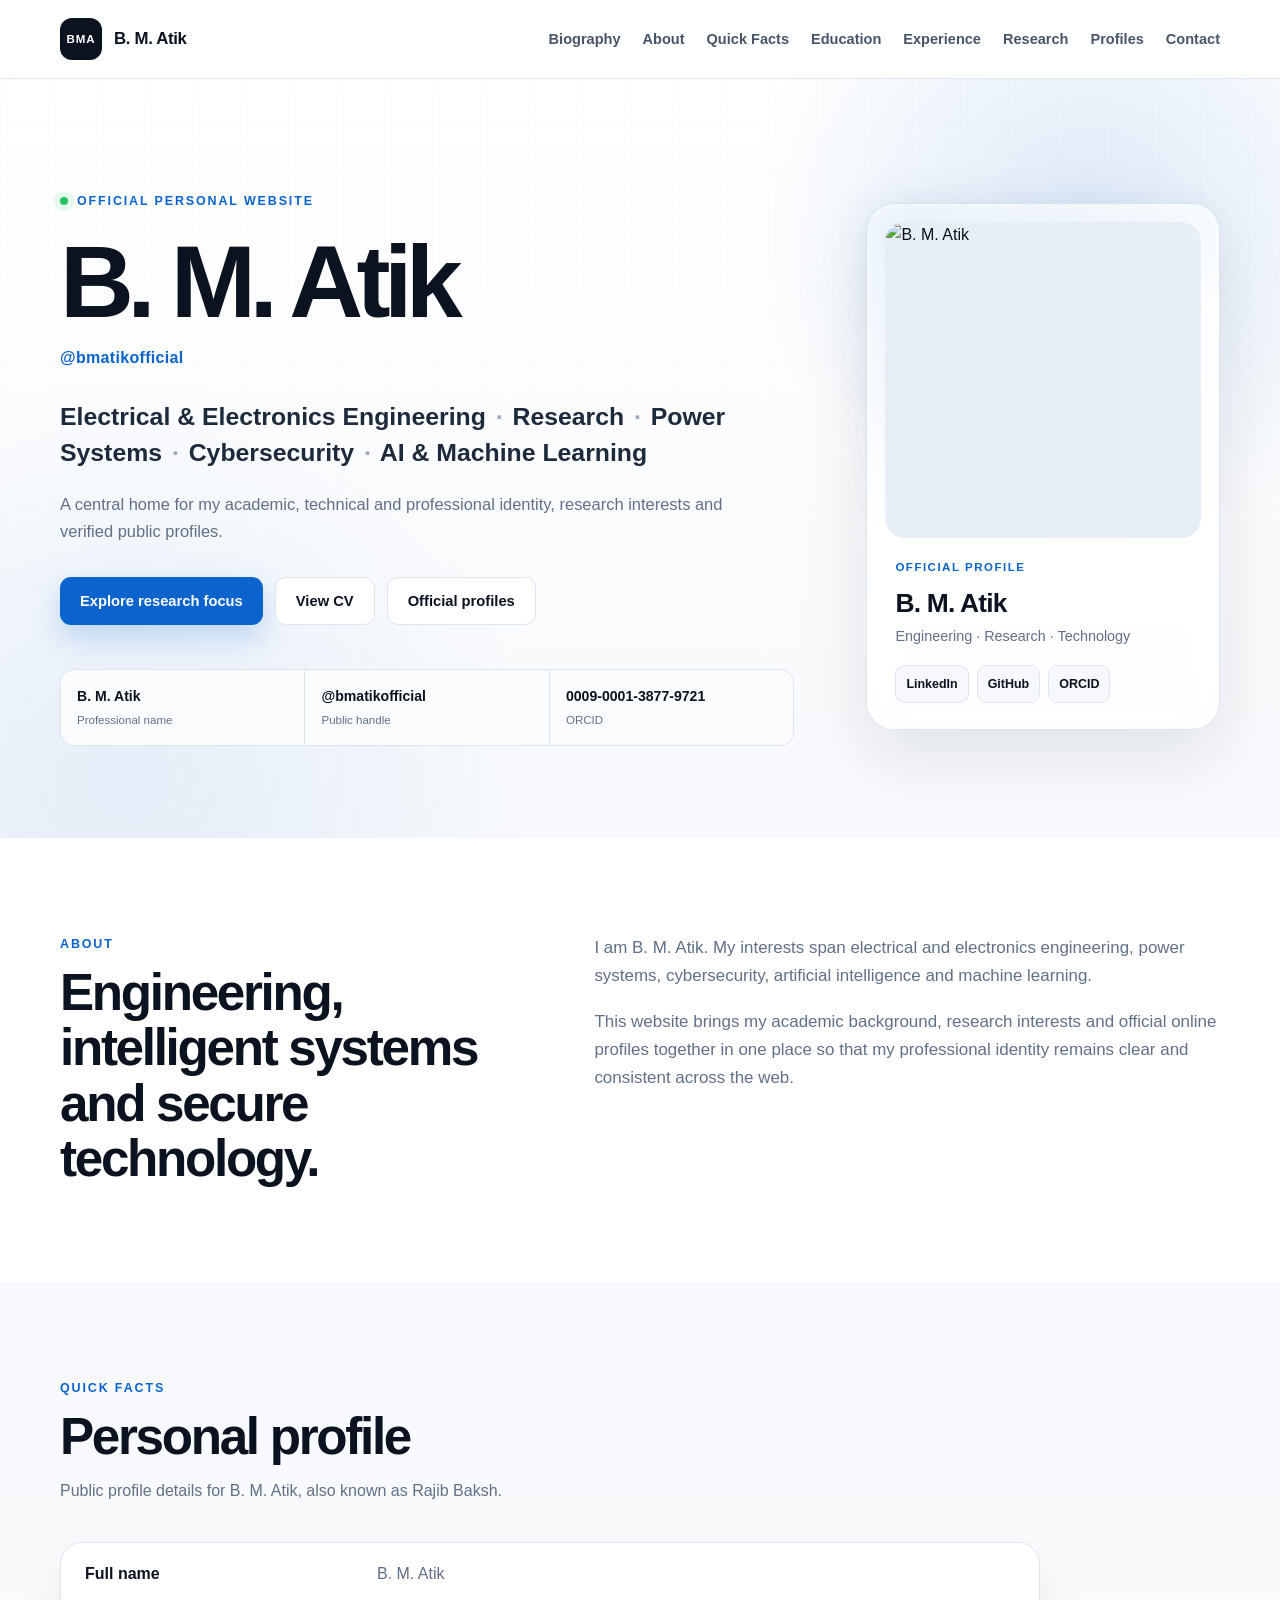
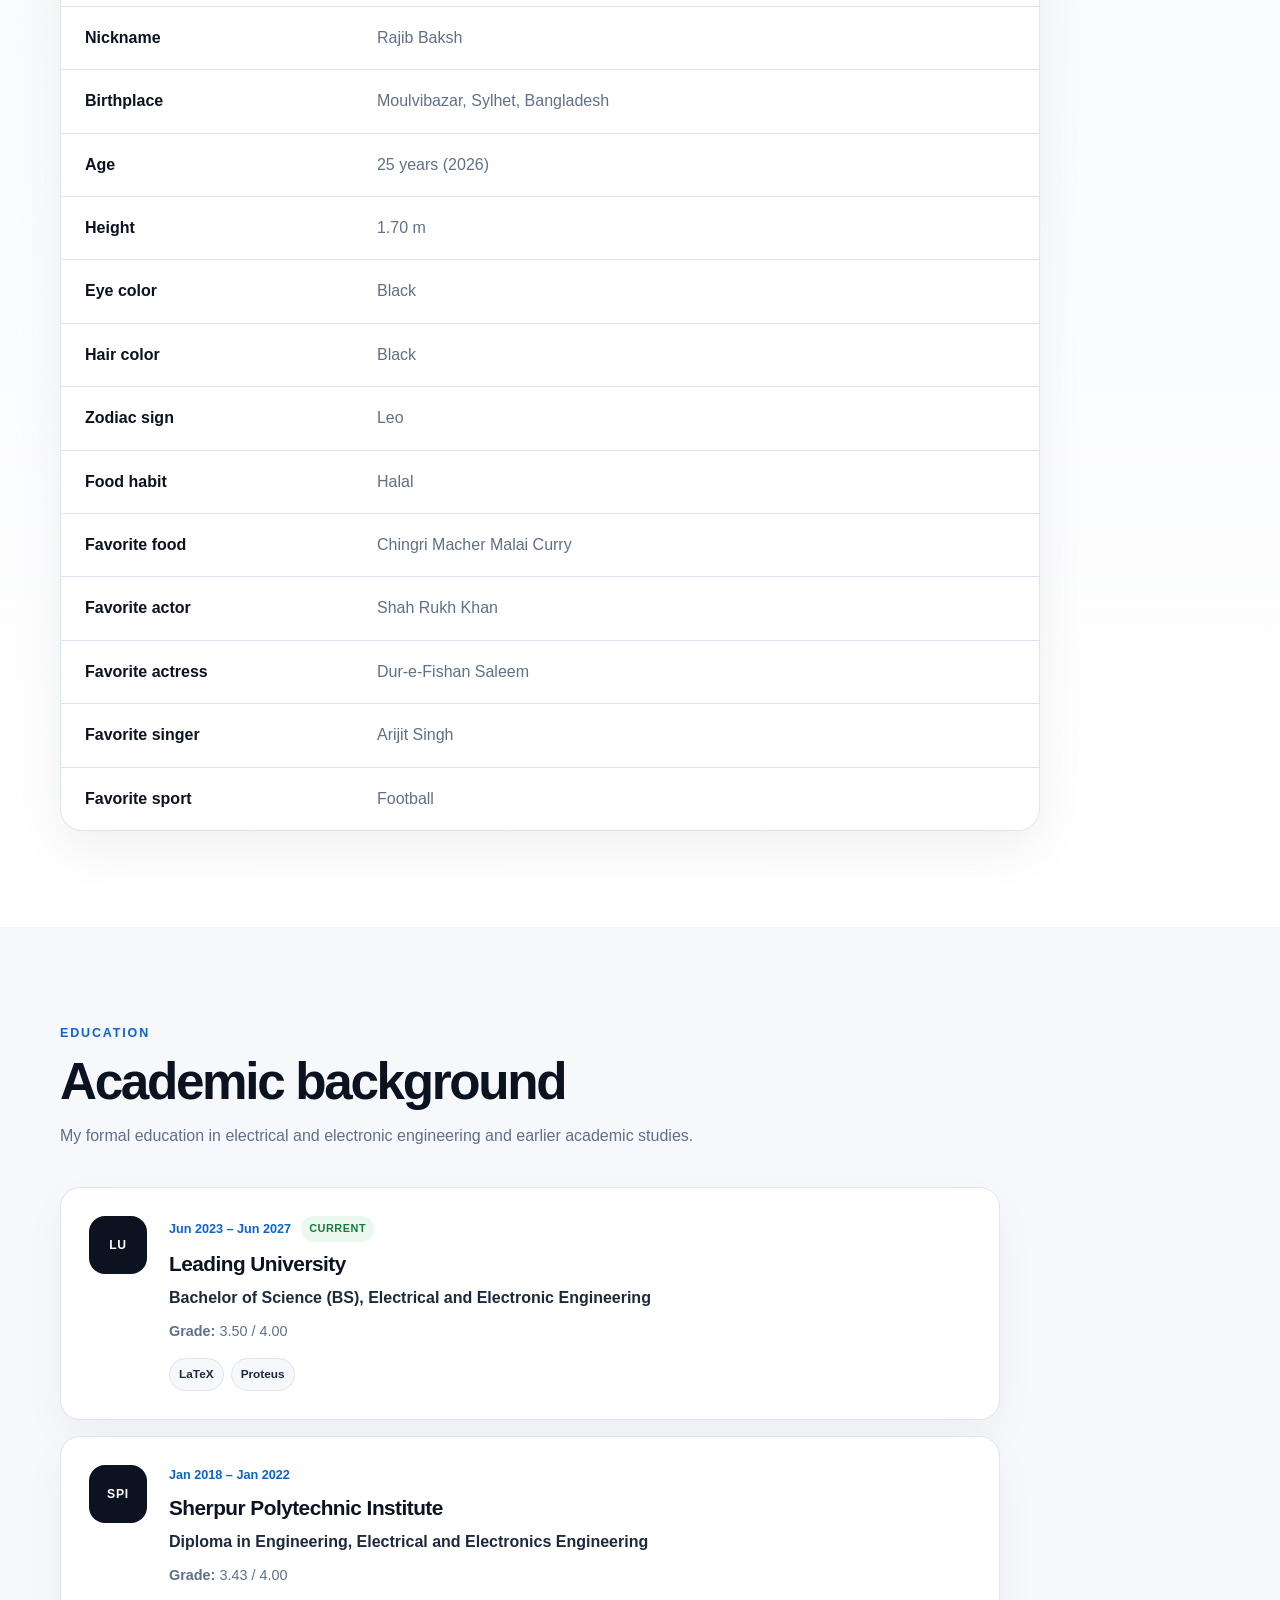
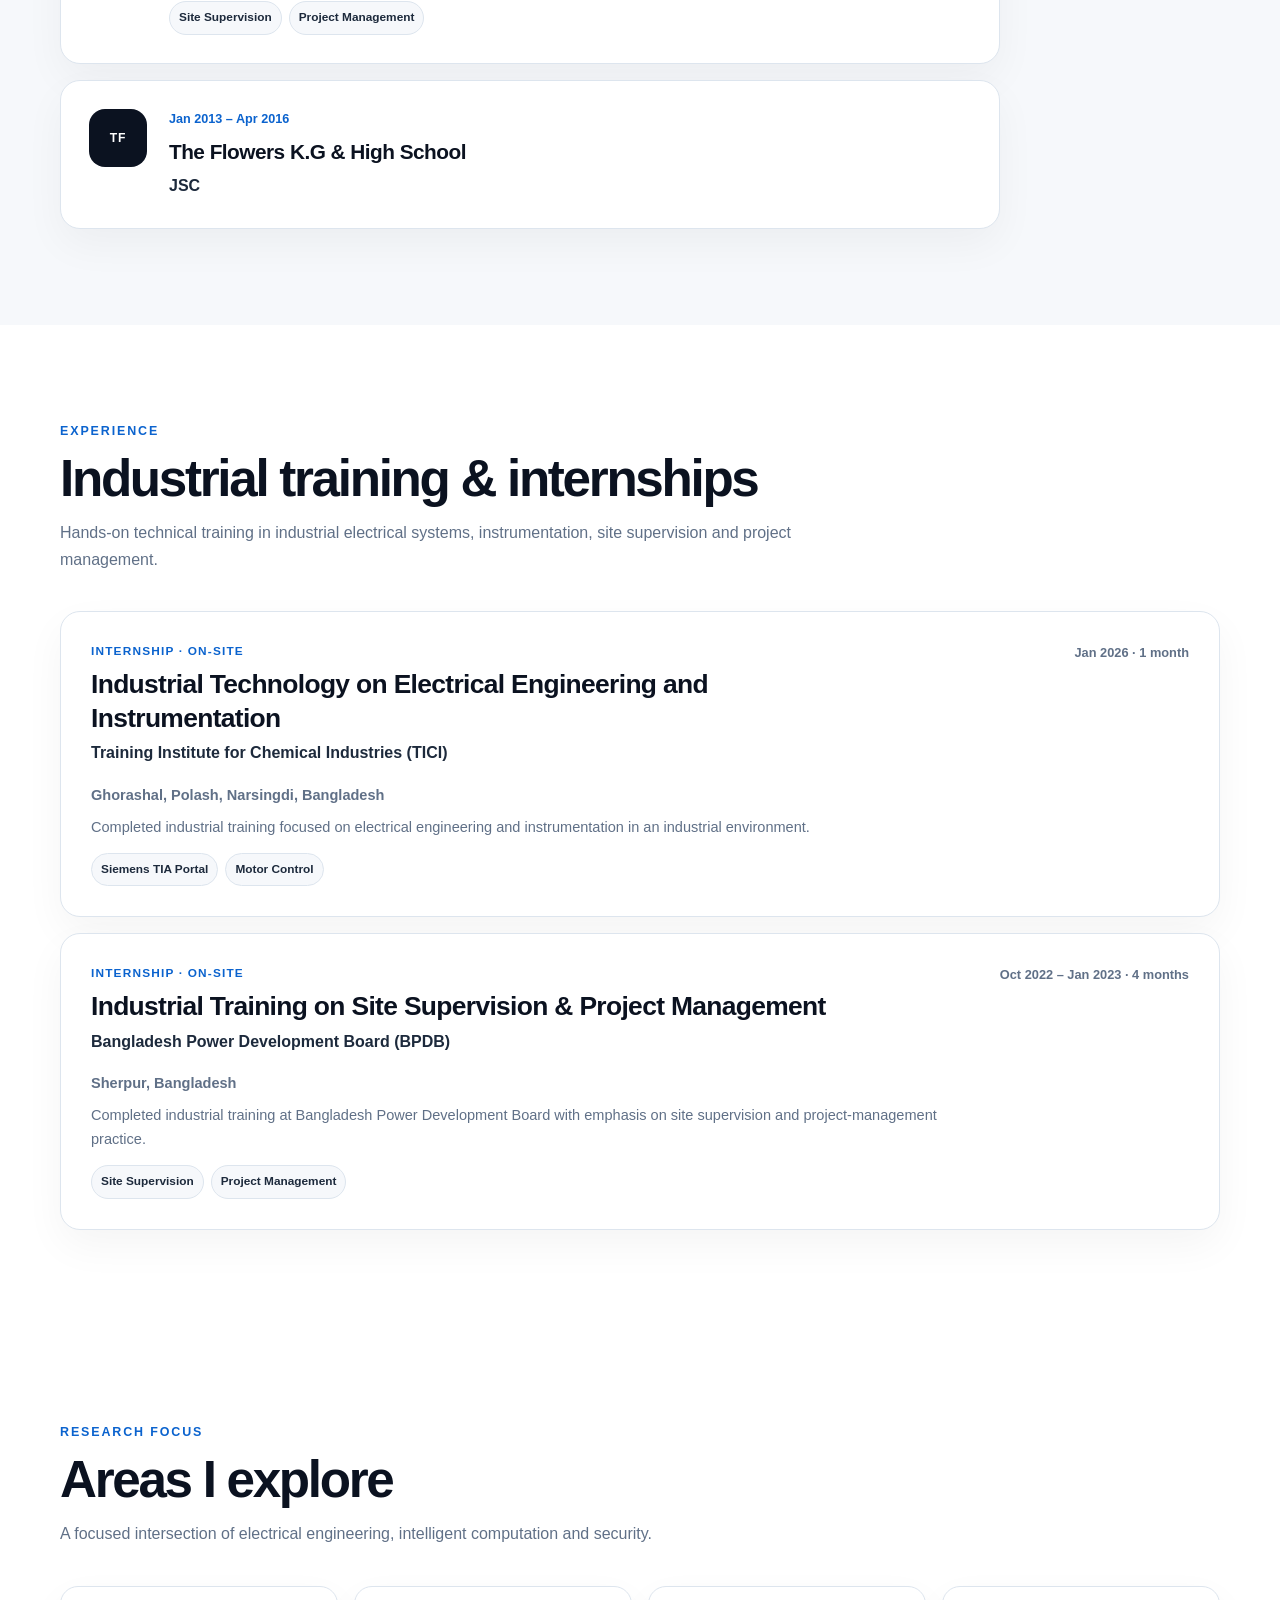
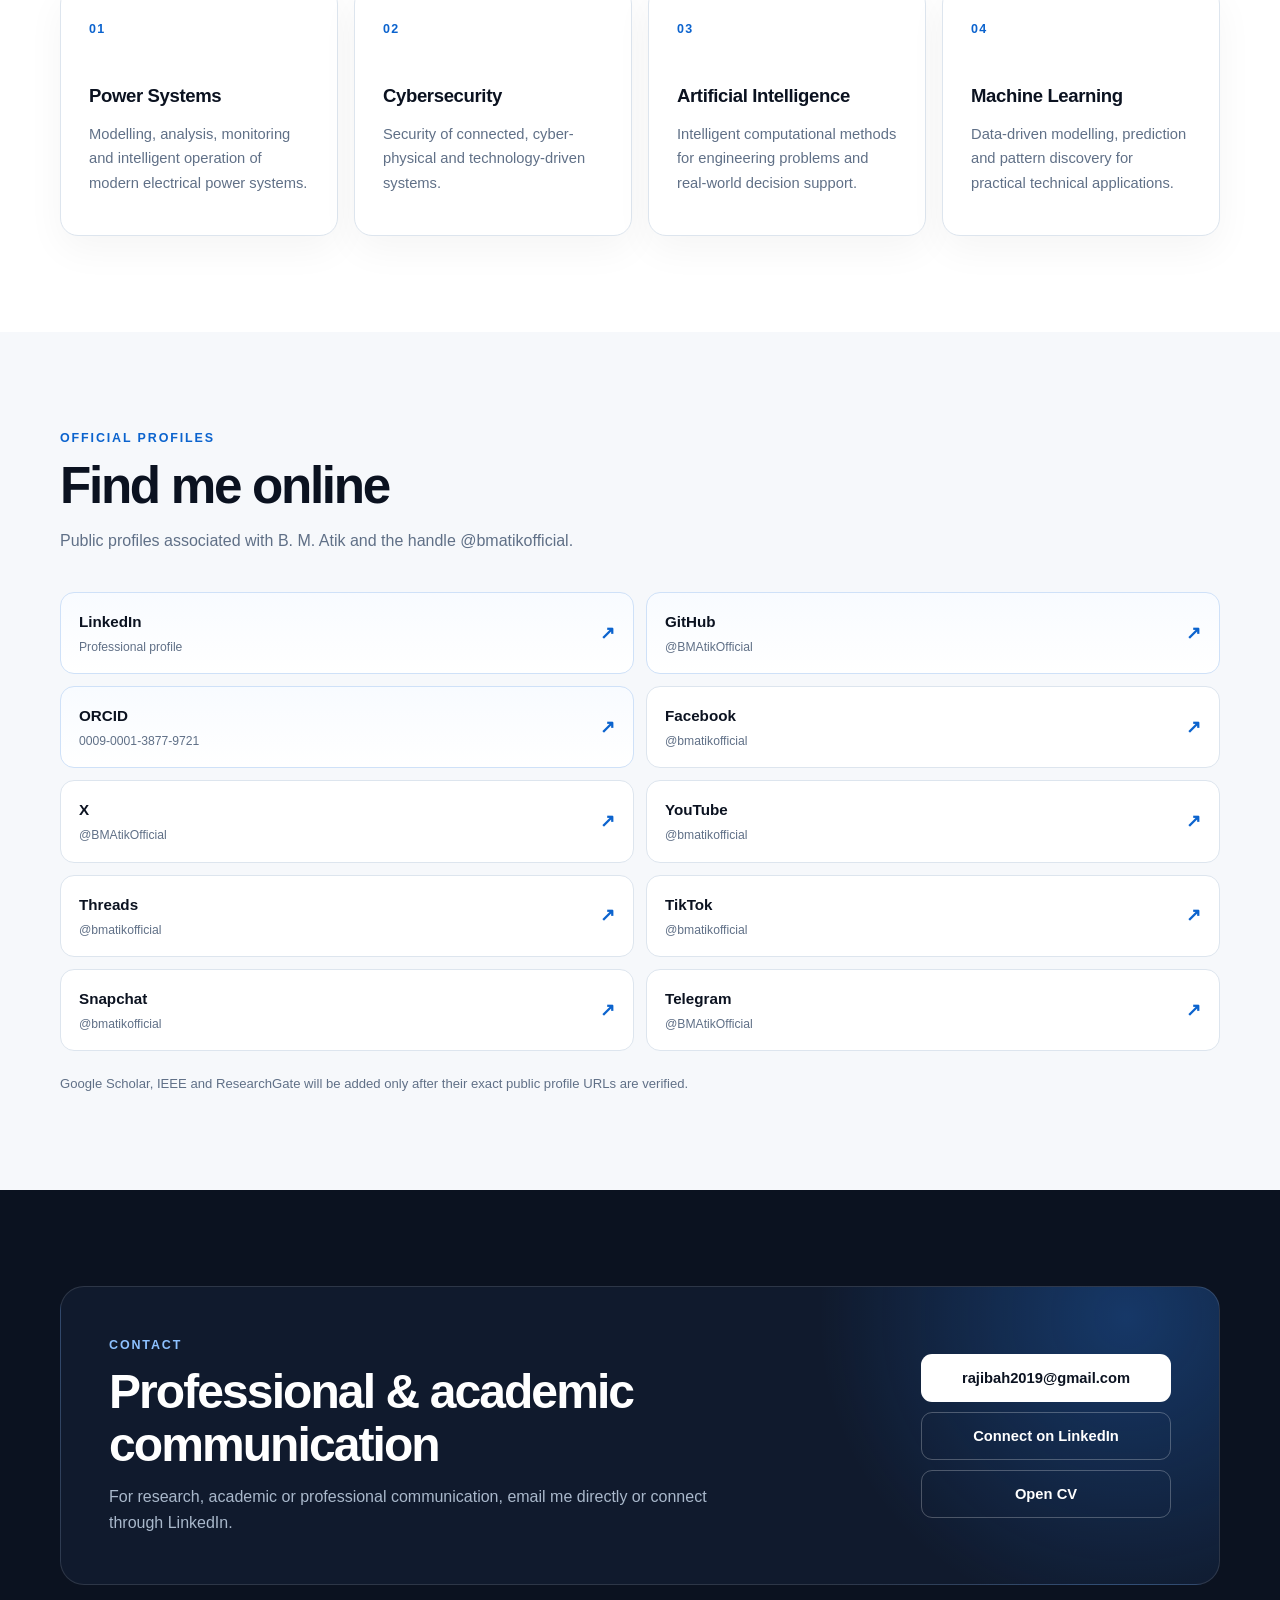
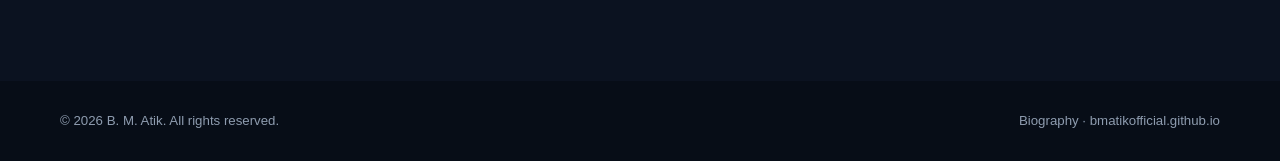
==== commit 7a1b0a7d: "Link biography page from homepage" ====
--- a/index.html
+++ b/index.html
@@ -90,6 +90,7 @@
       </button>
 
       <nav id="site-nav" class="site-nav" aria-label="Primary navigation">
+        <a href="/about.html">Biography</a>
         <a href="#about">About</a>
         <a href="#facts">Quick Facts</a>
         <a href="#education">Education</a>
@@ -378,7 +379,7 @@
   <footer class="site-footer">
     <div class="container footer-wrap">
       <p>© <span id="year">2026</span> B. M. Atik. All rights reserved.</p>
-      <p><a href="https://bmatikofficial.github.io/">bmatikofficial.github.io</a></p>
+      <p><a href="/about.html">Biography</a> · <a href="https://bmatikofficial.github.io/">bmatikofficial.github.io</a></p>
     </div>
   </footer>
 
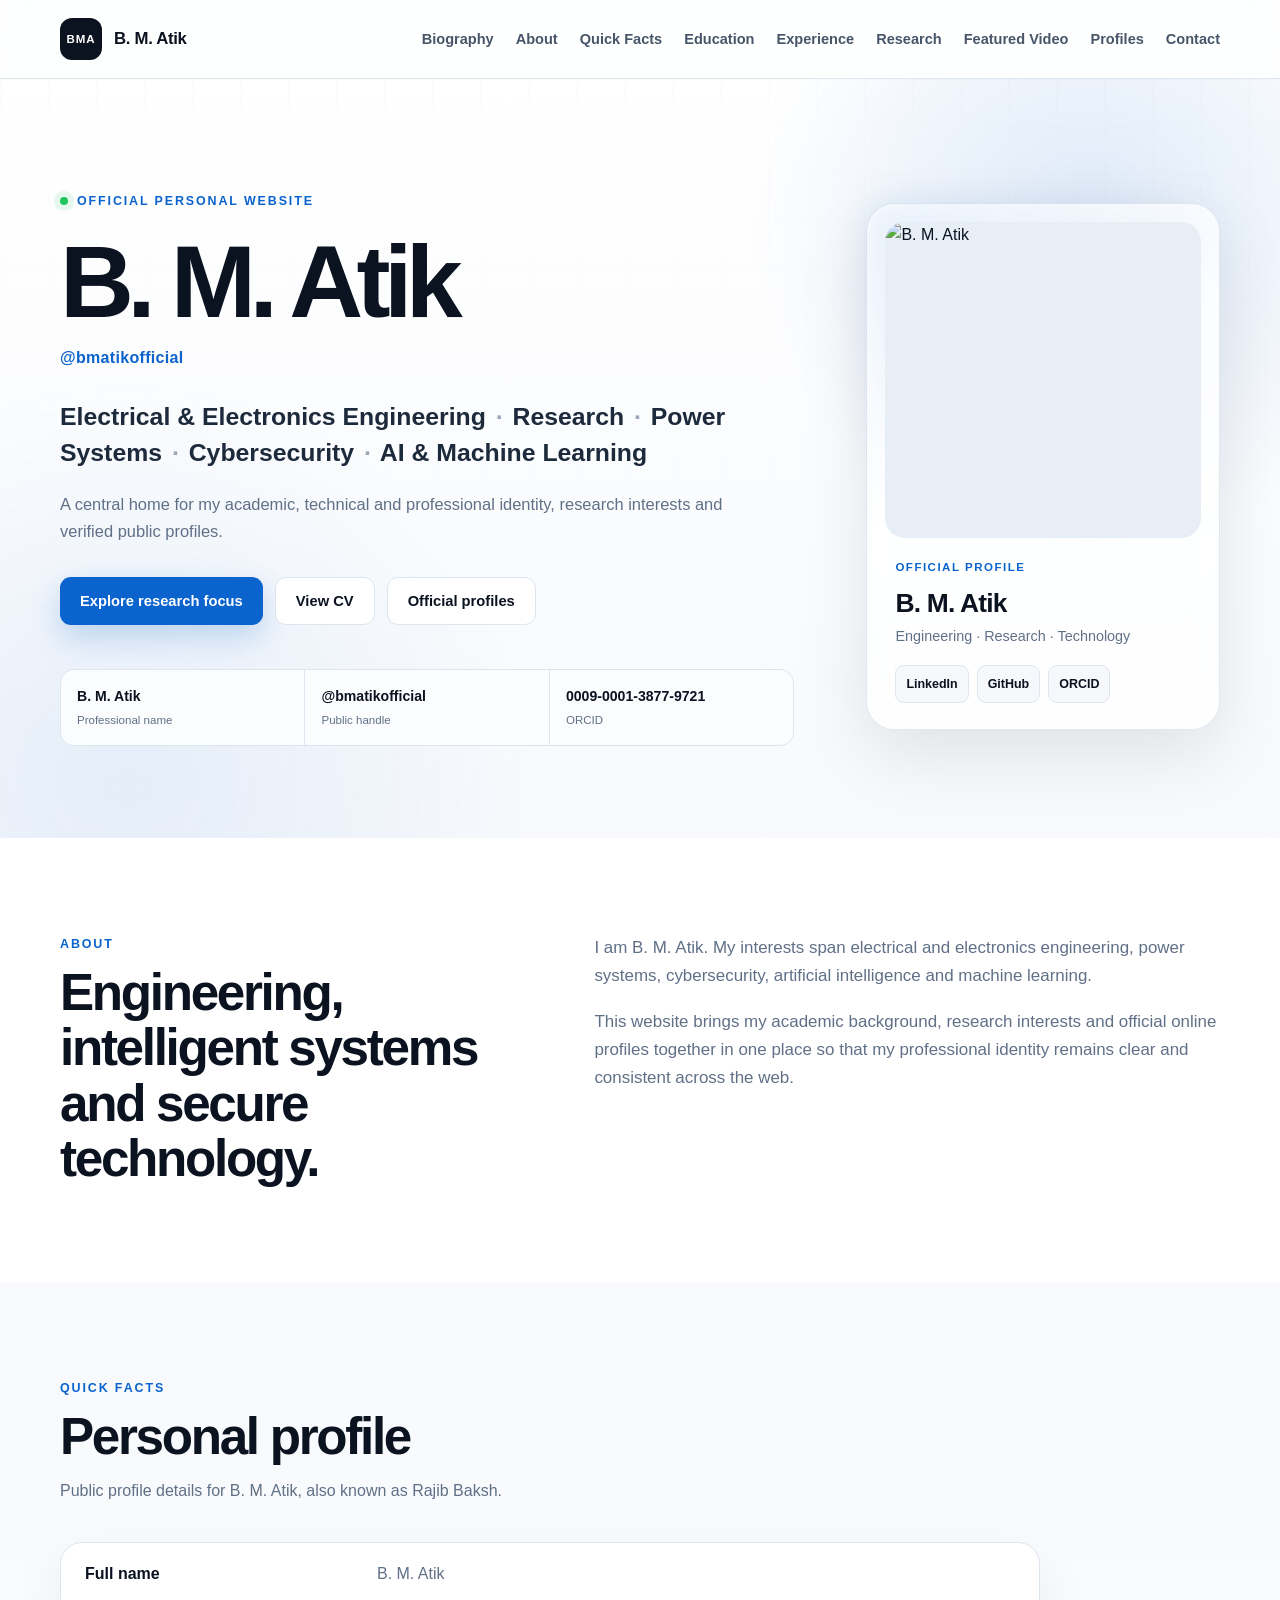
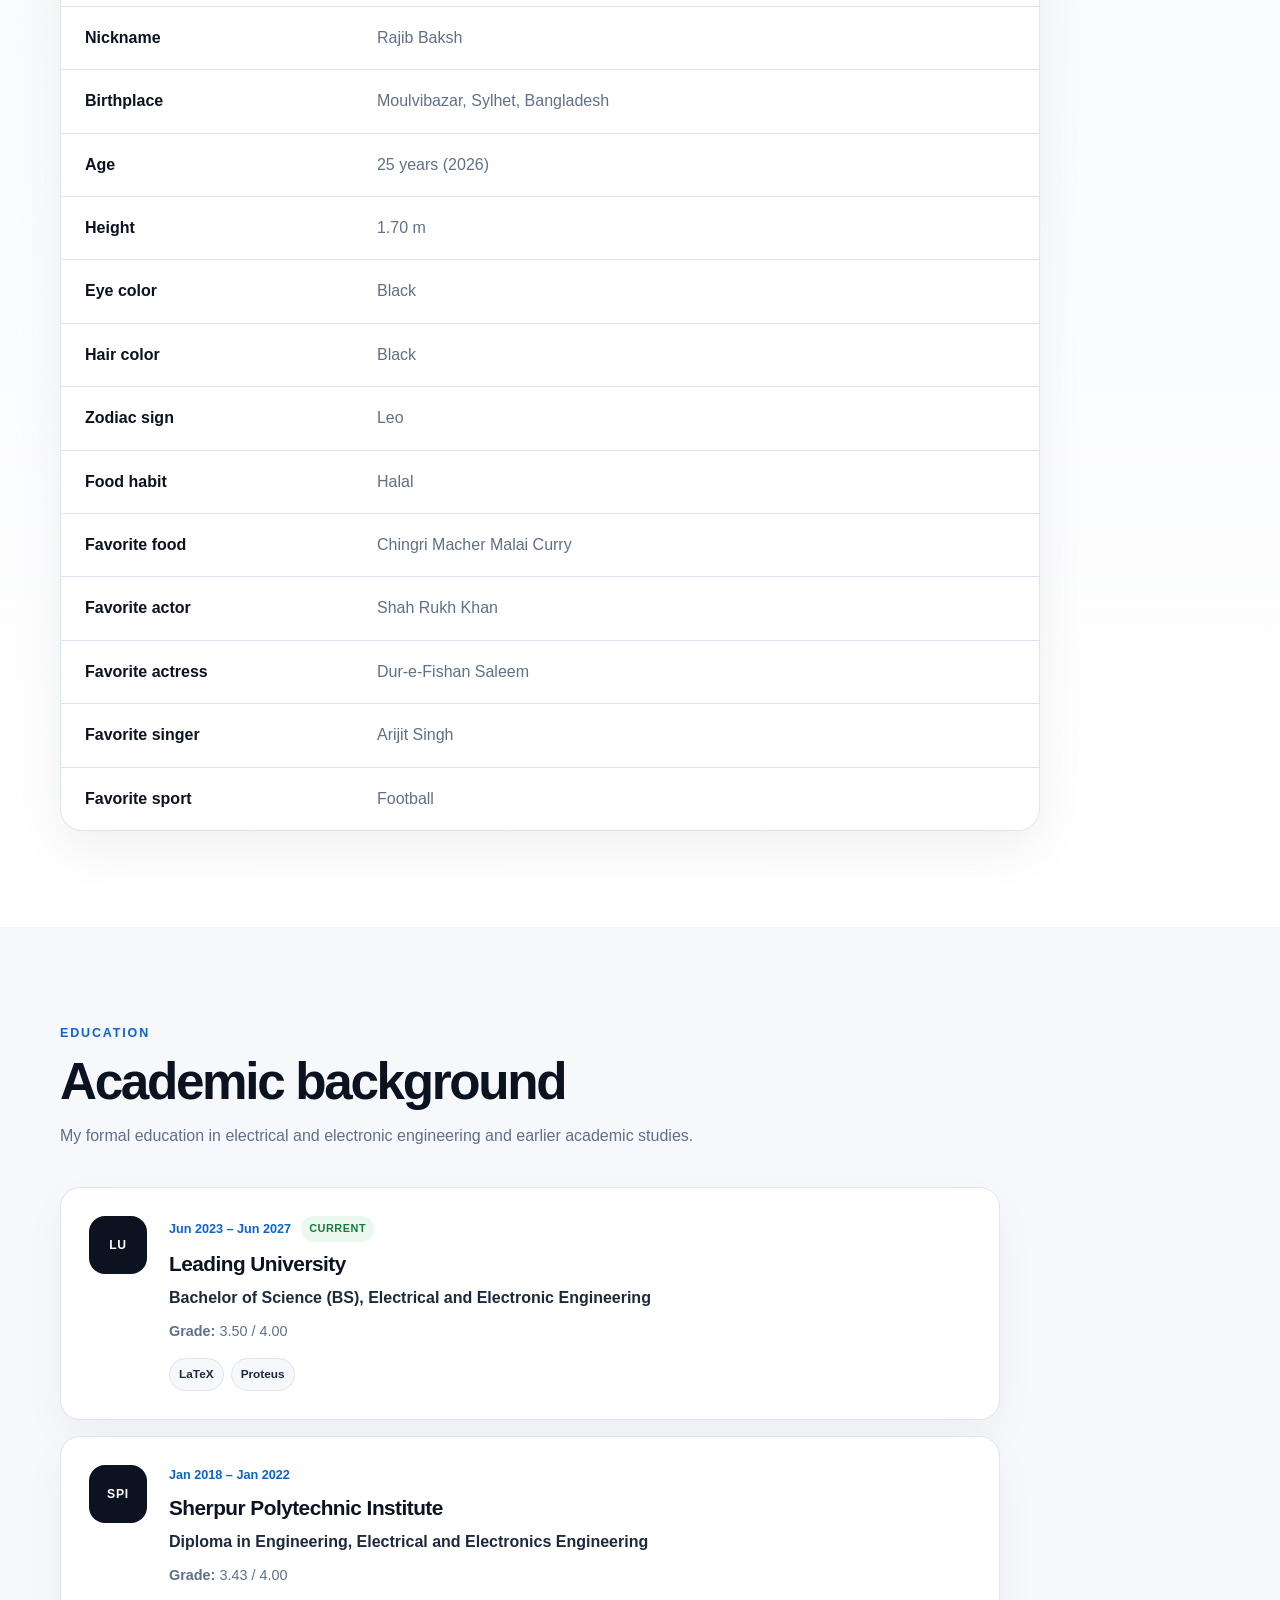
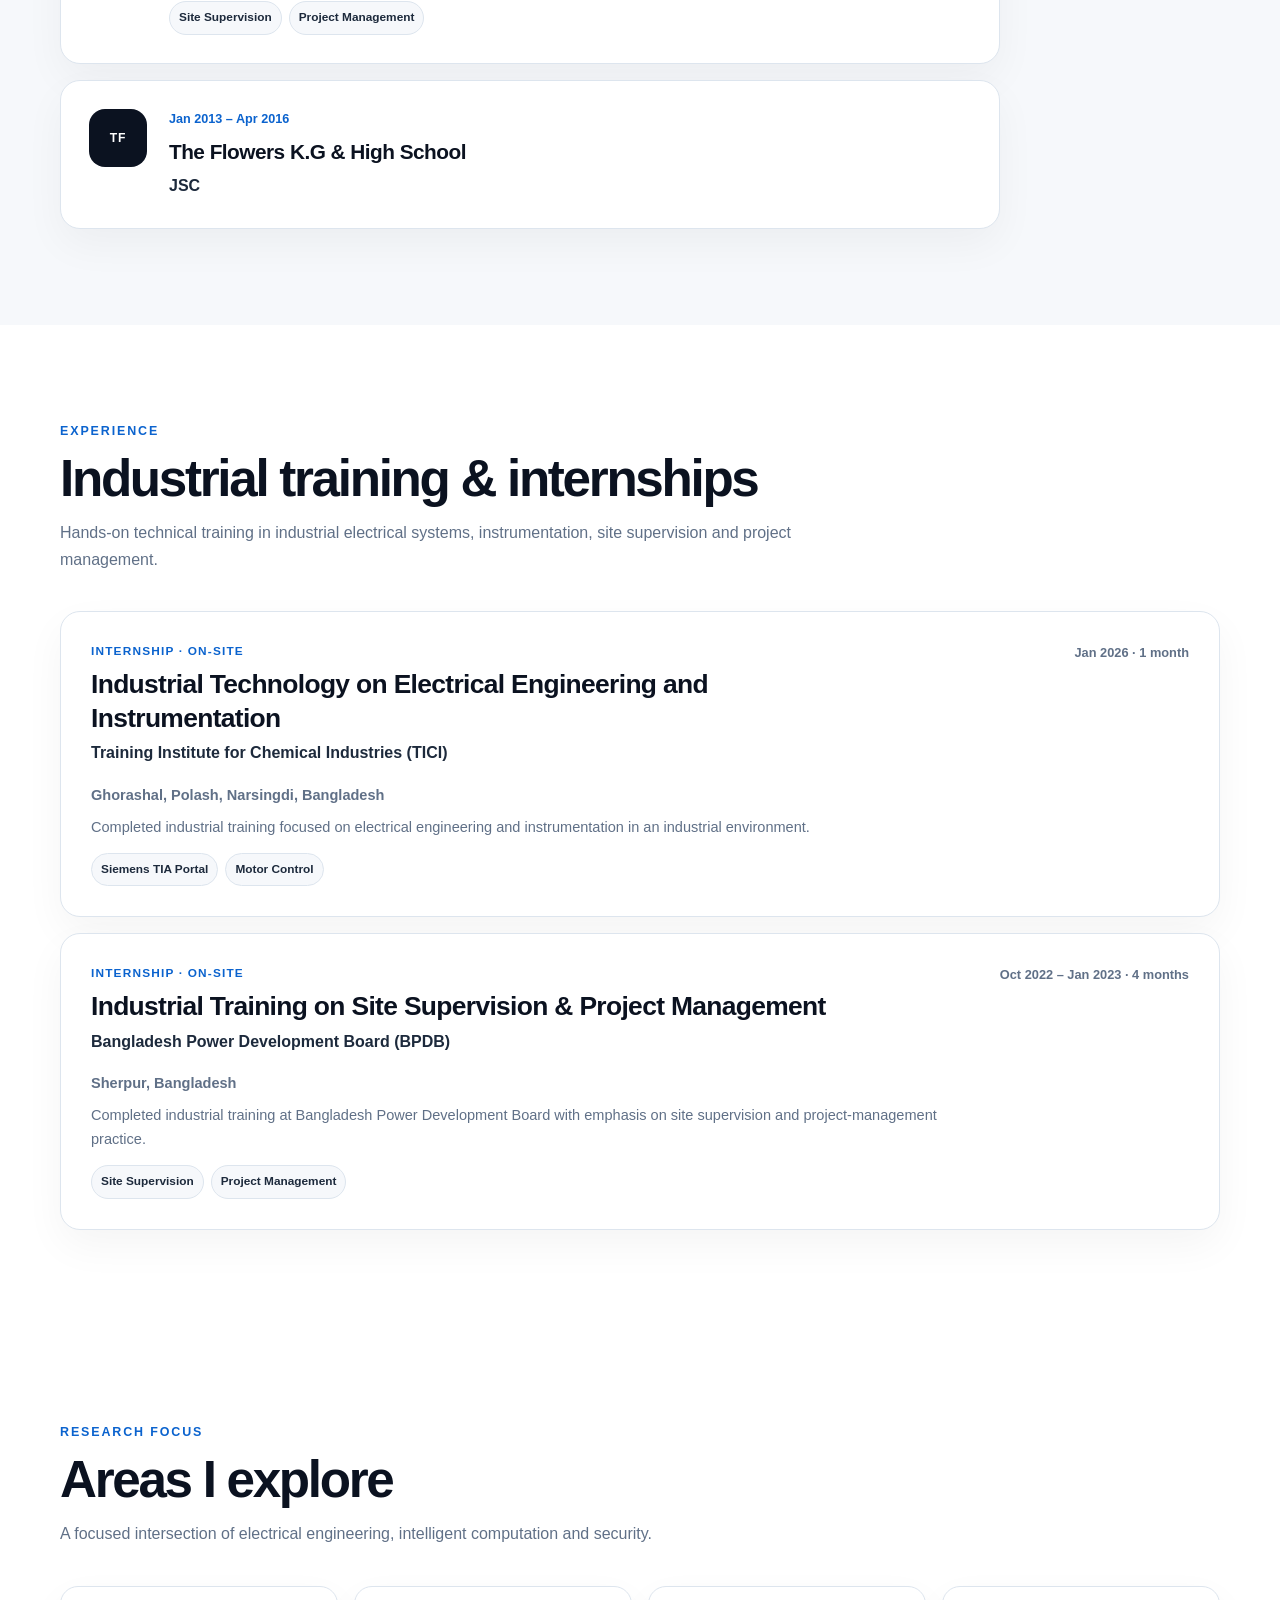
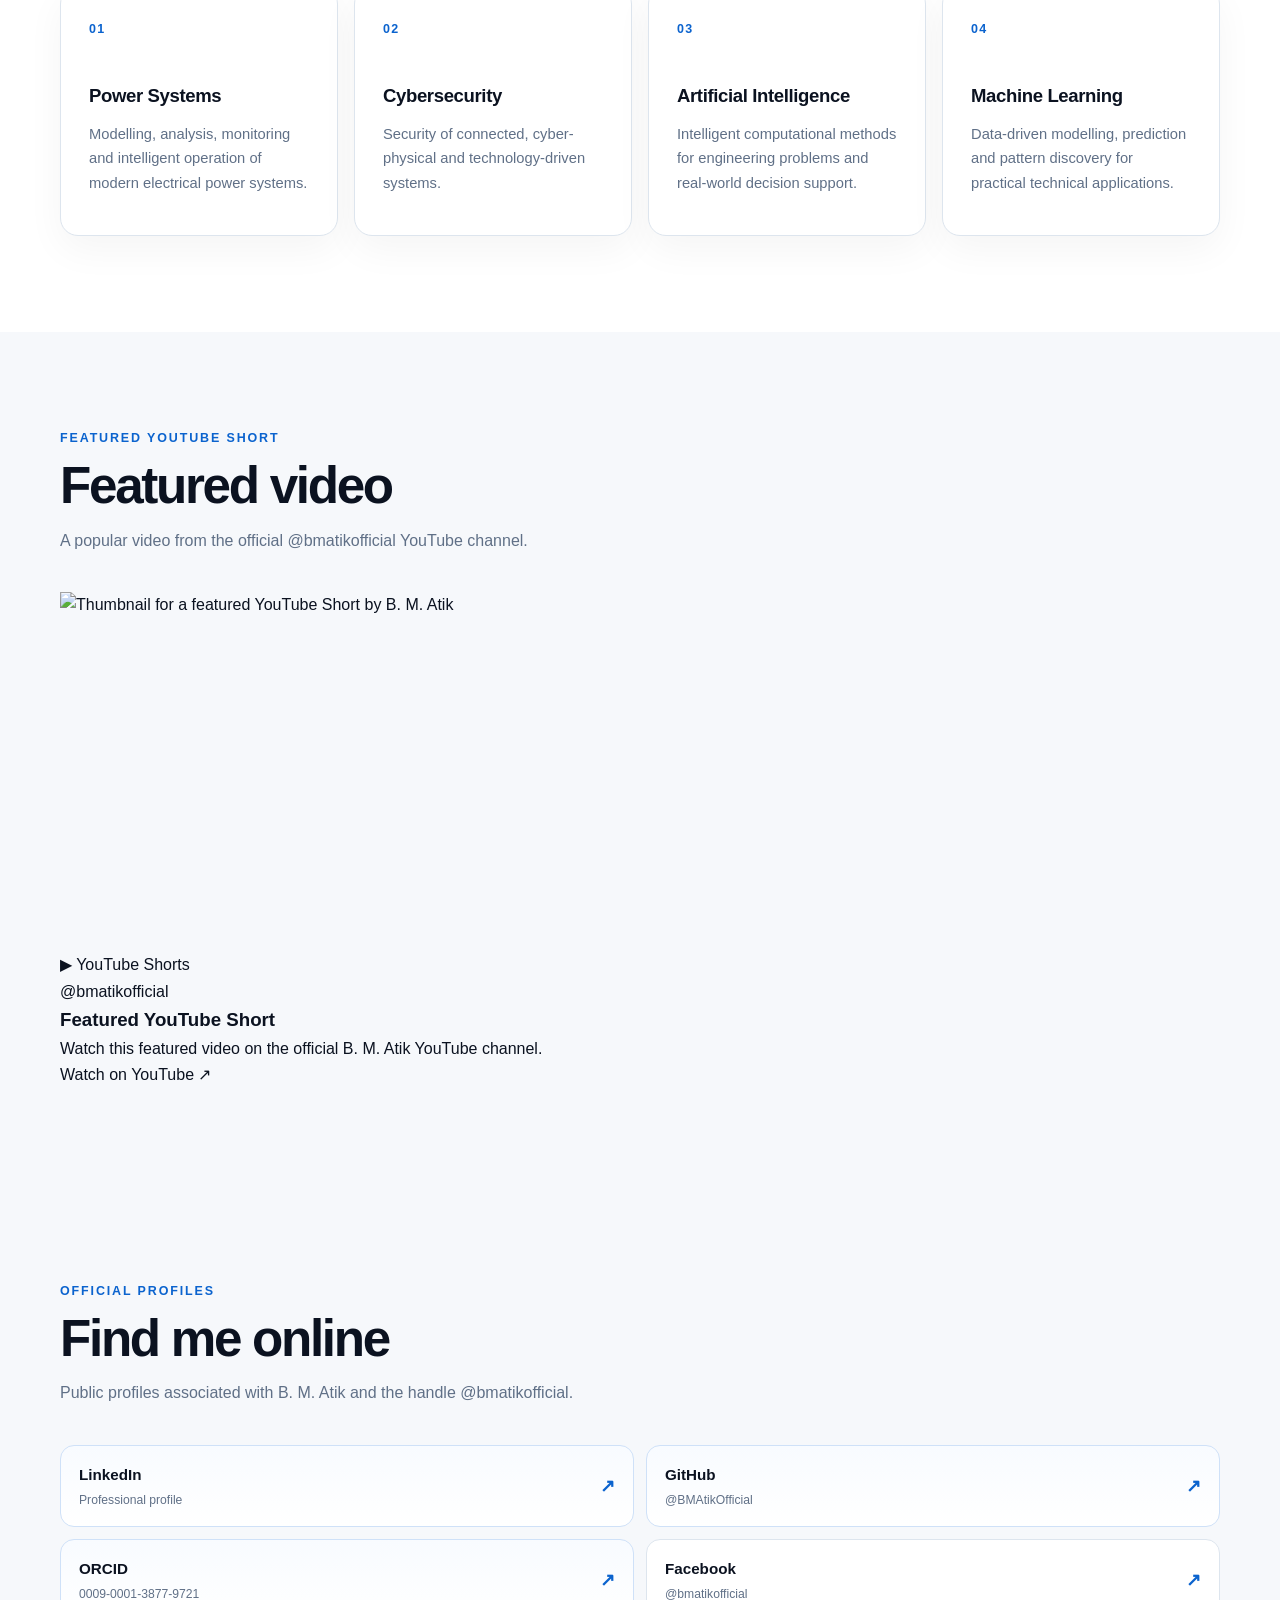
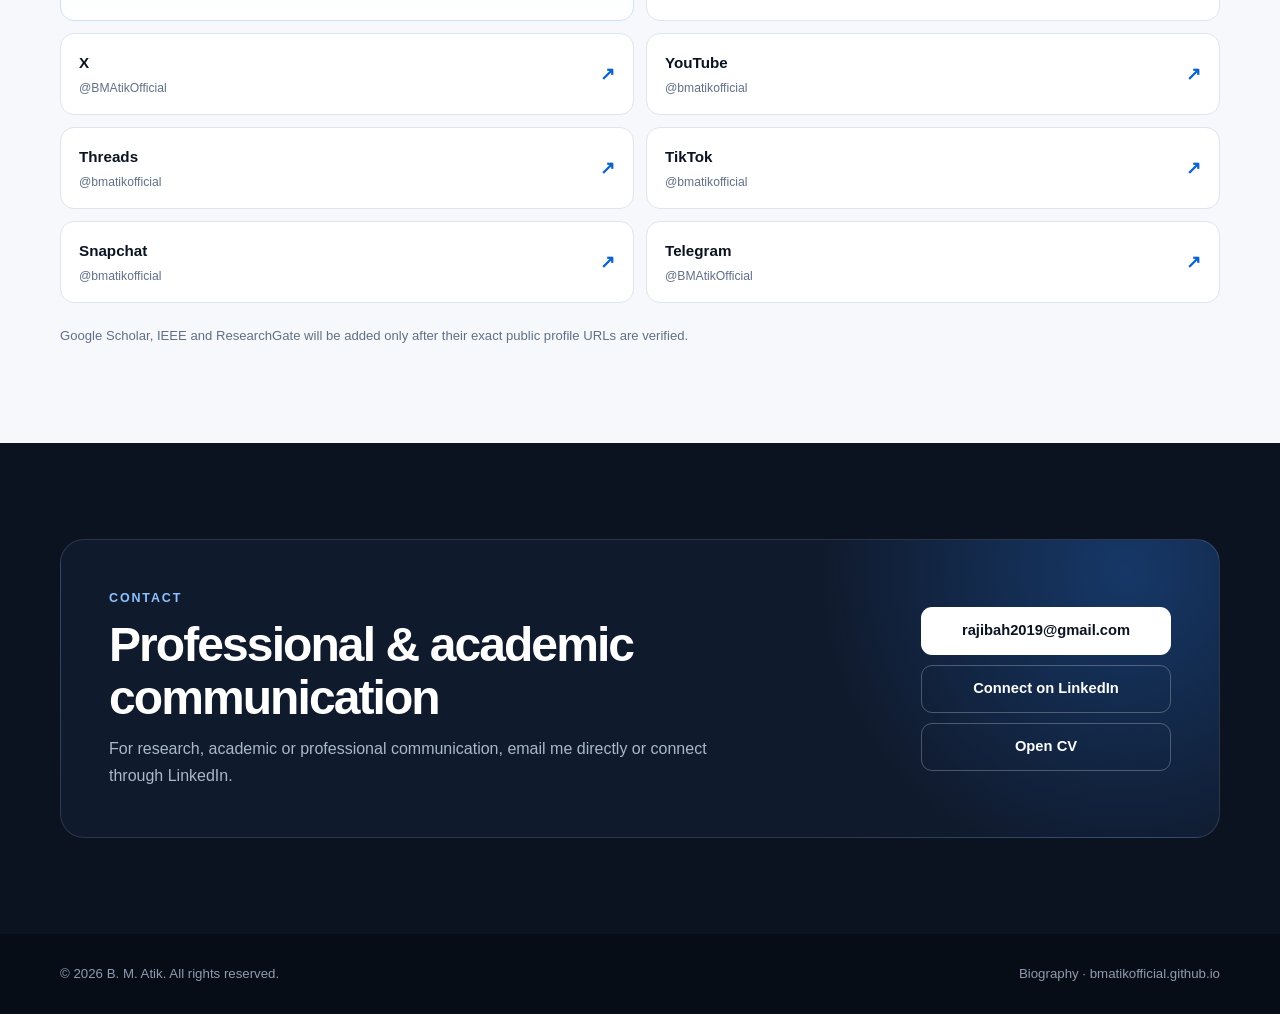
==== commit 2a4fcd6b: "Add featured YouTube Short with thumbnail" ====
--- a/index.html
+++ b/index.html
@@ -96,6 +96,7 @@
         <a href="#education">Education</a>
         <a href="#experience">Experience</a>
         <a href="#focus">Research</a>
+        <a href="#featured-video">Featured Video</a>
         <a href="#profiles">Profiles</a>
         <a href="#contact">Contact</a>
       </nav>
@@ -313,6 +314,37 @@
       </div>
     </section>
 
+
+    <section class="section featured-video-section" id="featured-video">
+      <div class="container">
+        <div class="section-heading">
+          <p class="section-label">Featured YouTube Short</p>
+          <h2 class="section-title">Featured video</h2>
+          <p class="section-intro">A popular video from the official @bmatikofficial YouTube channel.</p>
+        </div>
+
+        <a class="featured-video-card" href="https://youtube.com/shorts/Rm1Cn5S_CCE?si=95N-HQ_yxotD4mRh" target="_blank" rel="noopener noreferrer" aria-label="Watch featured YouTube Short">
+          <div class="featured-video-thumb">
+            <img
+              src="https://i.ytimg.com/vi/Rm1Cn5S_CCE/hqdefault.jpg"
+              alt="Thumbnail for a featured YouTube Short by B. M. Atik"
+              loading="lazy"
+              width="480"
+              height="360"
+            >
+            <span class="play-button" aria-hidden="true">▶</span>
+            <span class="youtube-badge">YouTube Shorts</span>
+          </div>
+          <div class="featured-video-copy">
+            <p class="featured-video-kicker">@bmatikofficial</p>
+            <h3>Featured YouTube Short</h3>
+            <p>Watch this featured video on the official B. M. Atik YouTube channel.</p>
+            <span class="featured-video-cta">Watch on YouTube ↗</span>
+          </div>
+        </a>
+      </div>
+    </section>
+
     <section class="section" id="profiles">
       <div class="container">
         <div class="section-heading">
--- a/style.css
+++ b/style.css
@@ -904,3 +904,25 @@
     padding: 16px 18px;
   }
 }
+
+/* Biography page */
+.bio-hero{padding:96px 0 78px;background:linear-gradient(180deg,#fff 0%,#f7f9fc 100%)}
+.bio-hero-grid{display:grid;grid-template-columns:minmax(0,1.25fr) minmax(260px,.75fr);gap:70px;align-items:center}
+.bio-hero h1{margin-top:12px;font-size:clamp(3.8rem,8vw,6.8rem);line-height:.95;letter-spacing:-.055em}
+.bio-alias{margin-top:14px;color:var(--blue);font-weight:800}
+.bio-lead{max-width:760px;margin-top:24px;color:var(--muted);font-size:1.15rem}
+.bio-photo{overflow:hidden;border:1px solid var(--line);border-radius:26px;background:#fff;box-shadow:var(--shadow)}
+.bio-photo img{width:100%;aspect-ratio:1;object-fit:cover}
+.bio-content{display:grid;grid-template-columns:minmax(0,1.2fr) minmax(300px,.8fr);gap:60px;align-items:start}
+.bio-content article h2,.bio-card h2,.bio-summary-card h2{margin-top:8px;font-size:1.8rem;letter-spacing:-.03em}
+.bio-content article p:not(.section-label){margin-top:18px;color:var(--muted);font-size:1.02rem}
+.bio-summary-card,.bio-card{padding:28px;border:1px solid var(--line);border-radius:20px;background:#fff;box-shadow:0 14px 38px rgba(11,18,32,.045)}
+.bio-summary-card dl{margin-top:18px}
+.bio-summary-card dl div{padding:12px 0;border-bottom:1px solid var(--line)}
+.bio-summary-card dl div:last-child{border-bottom:0}
+.bio-summary-card dt{color:var(--muted);font-size:.76rem;font-weight:800;text-transform:uppercase;letter-spacing:.06em}
+.bio-summary-card dd{margin:3px 0 0;color:var(--ink);font-weight:700}
+.bio-two-column{display:grid;grid-template-columns:repeat(2,minmax(0,1fr));gap:18px}
+.bio-card h3{margin-top:24px;font-size:1.05rem}
+.bio-card p:not(.section-label){margin-top:6px;color:var(--muted)}
+@media(max-width:900px){.bio-hero-grid,.bio-content,.bio-two-column{grid-template-columns:1fr}.bio-photo{width:min(420px,100%)}}
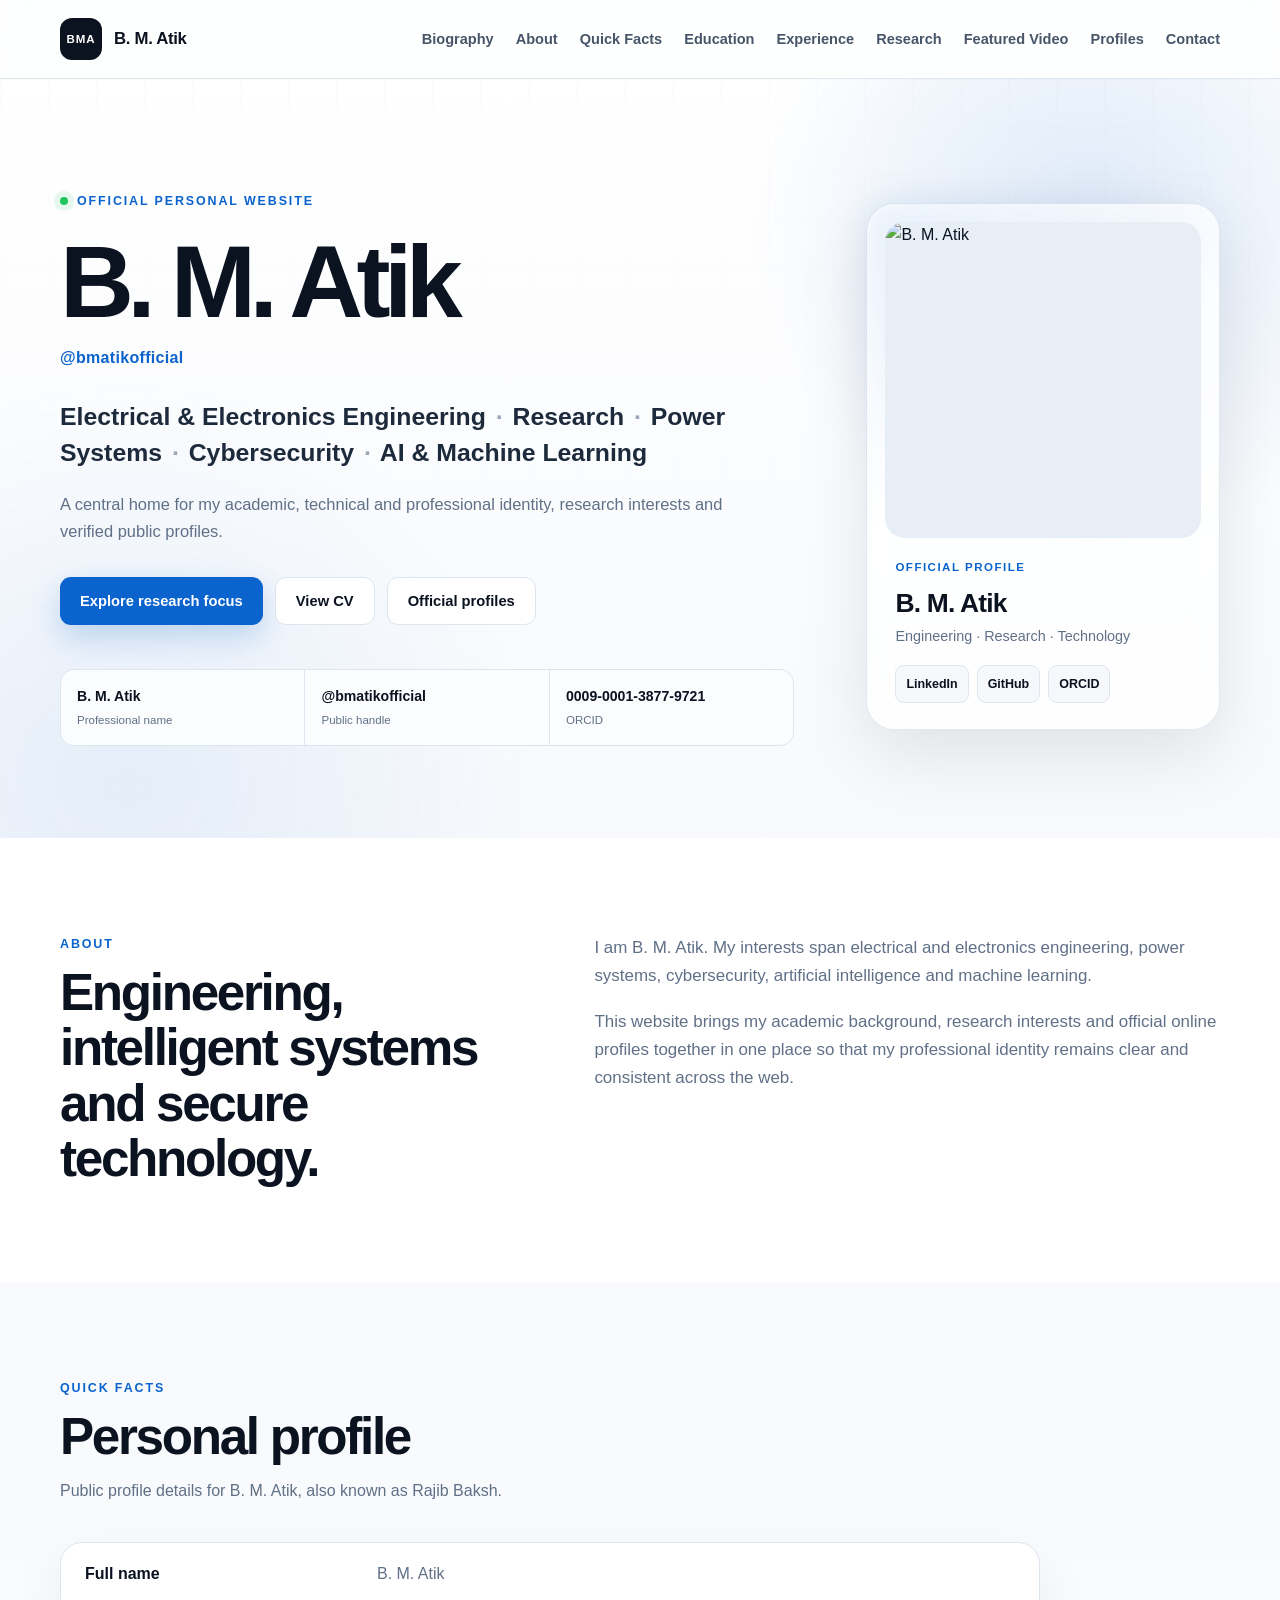
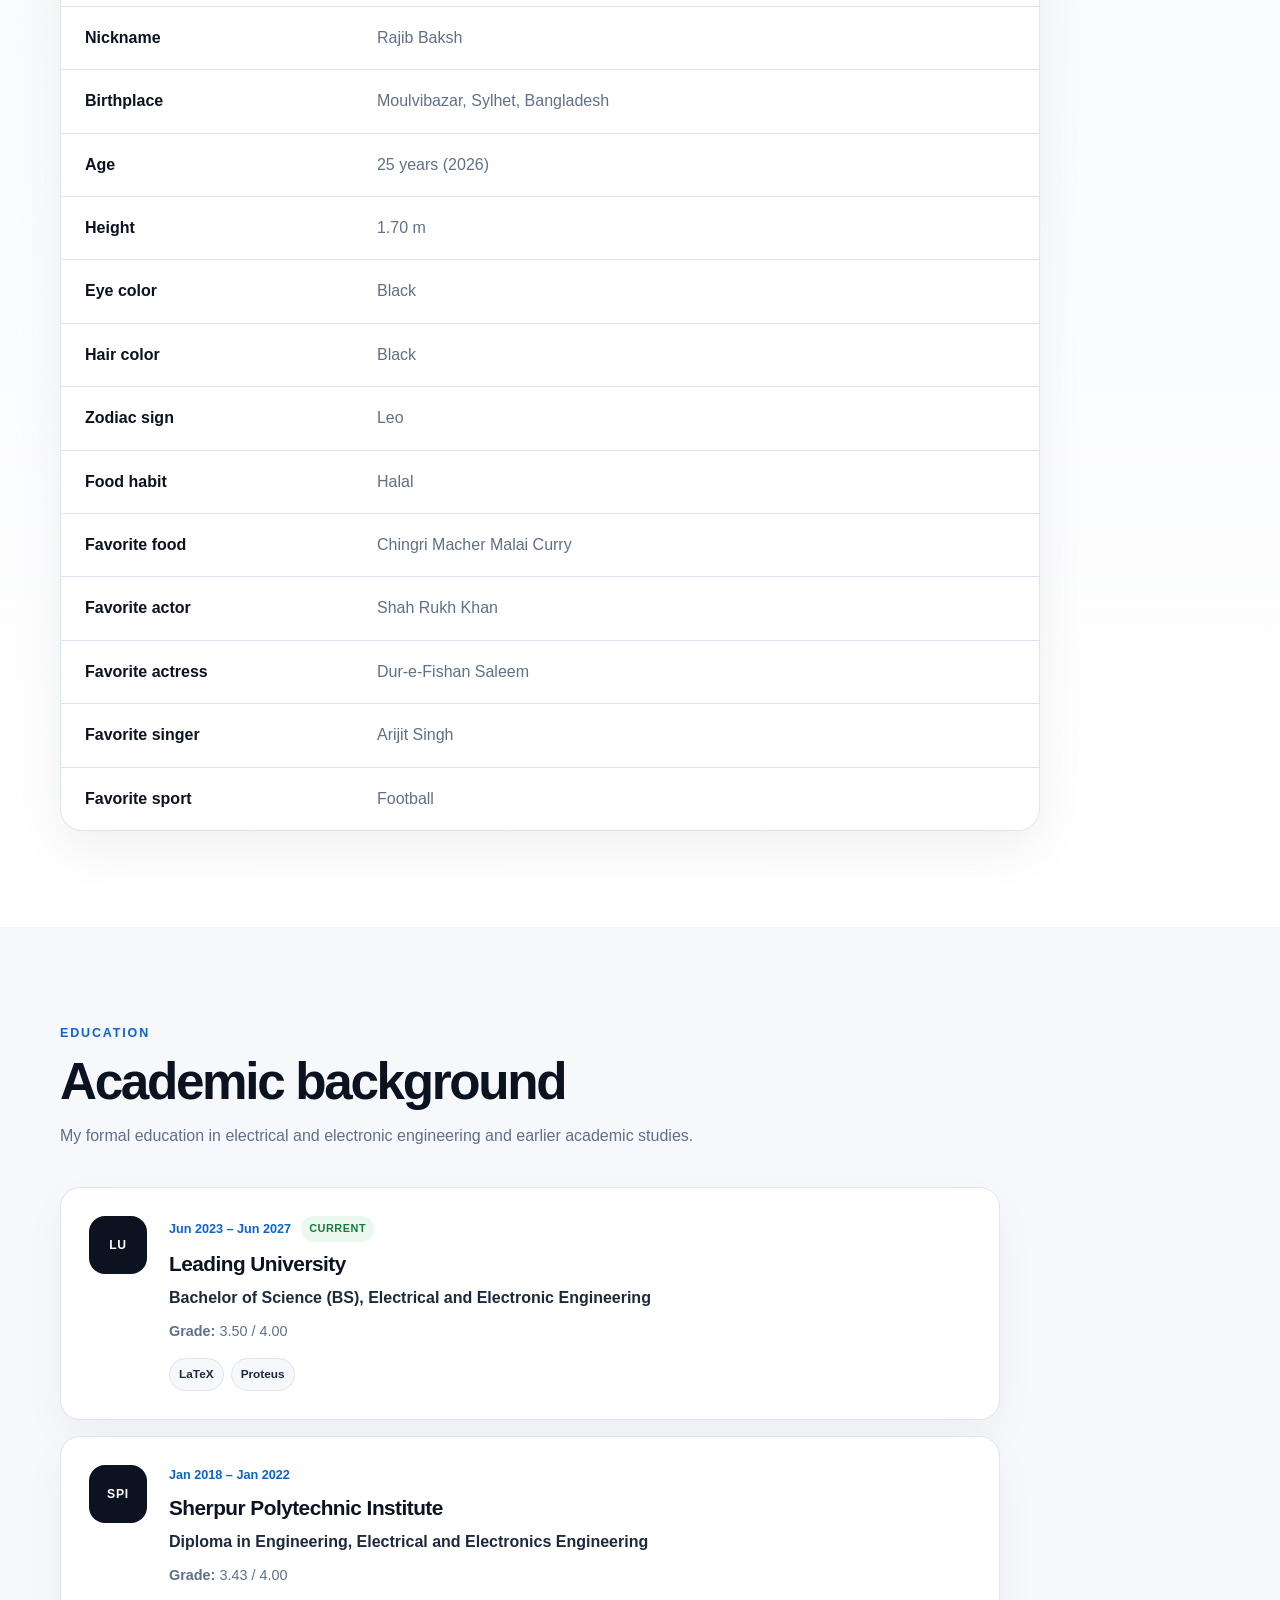
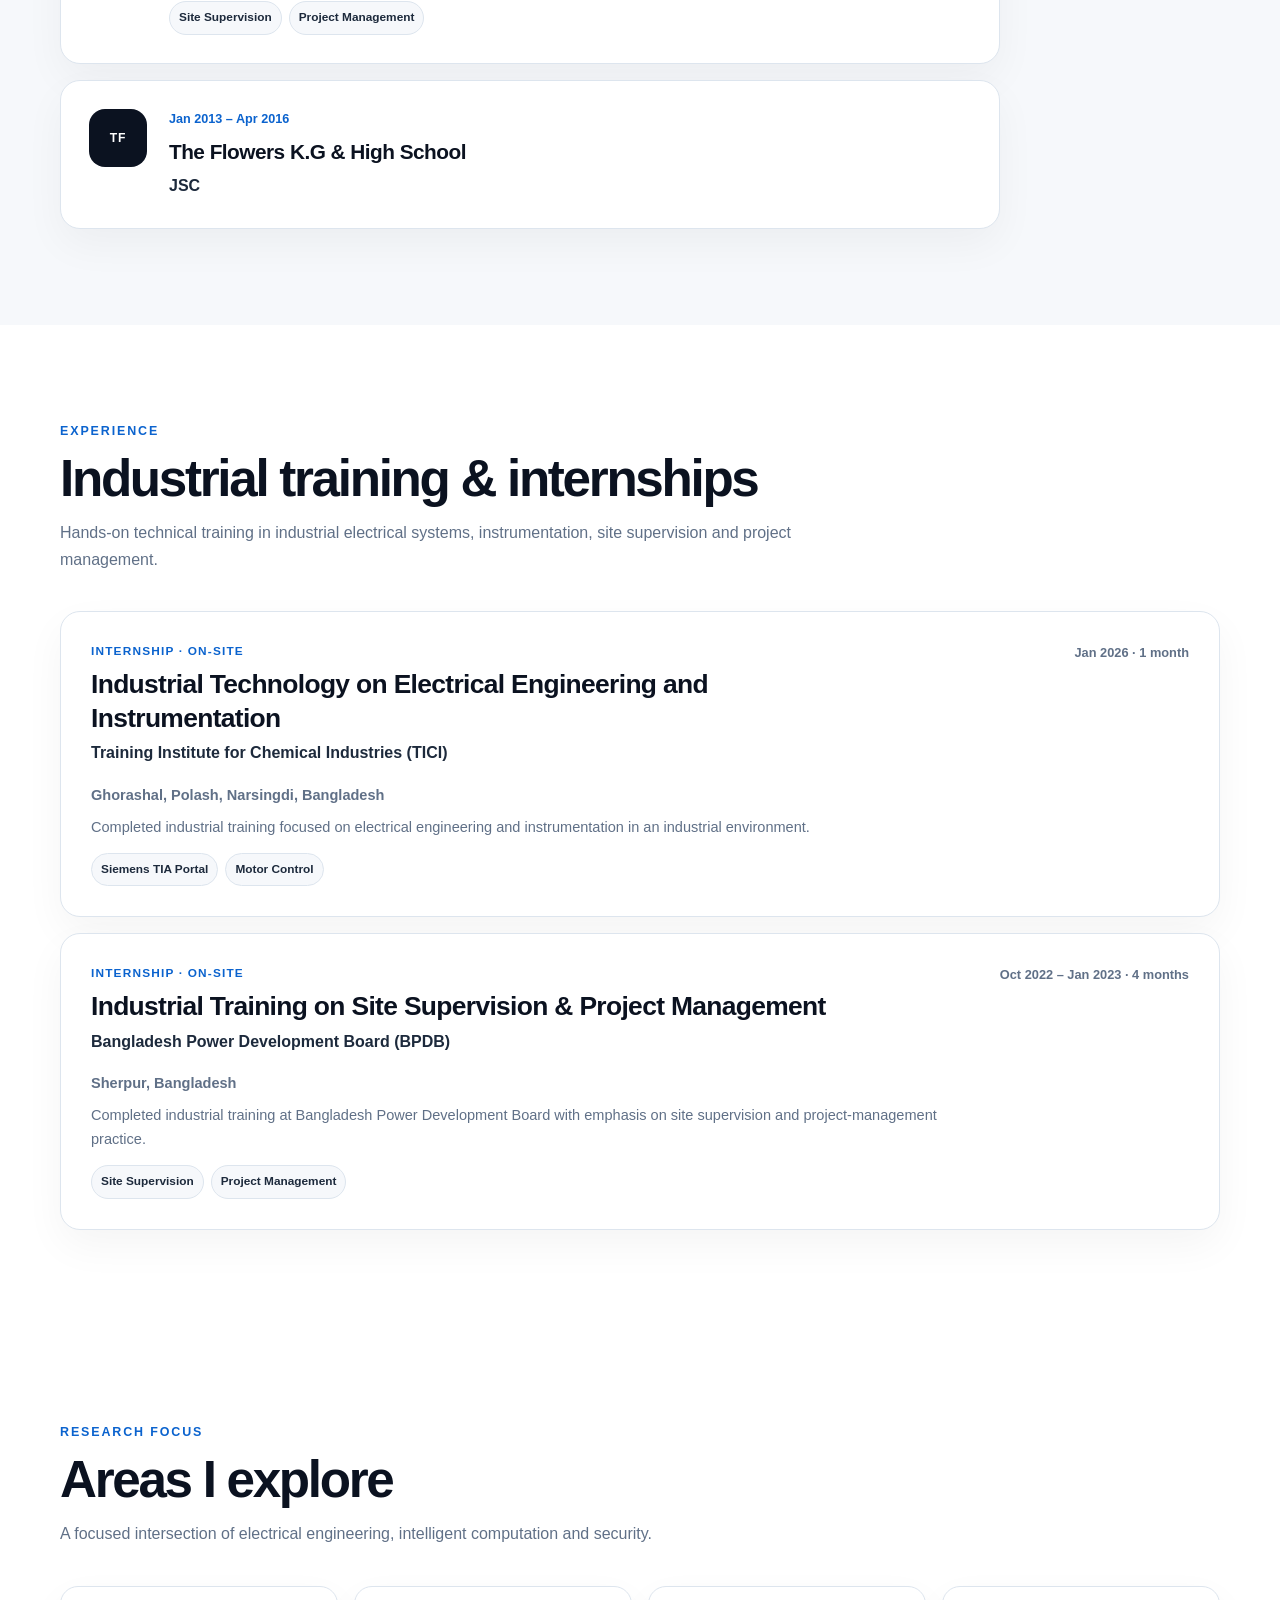
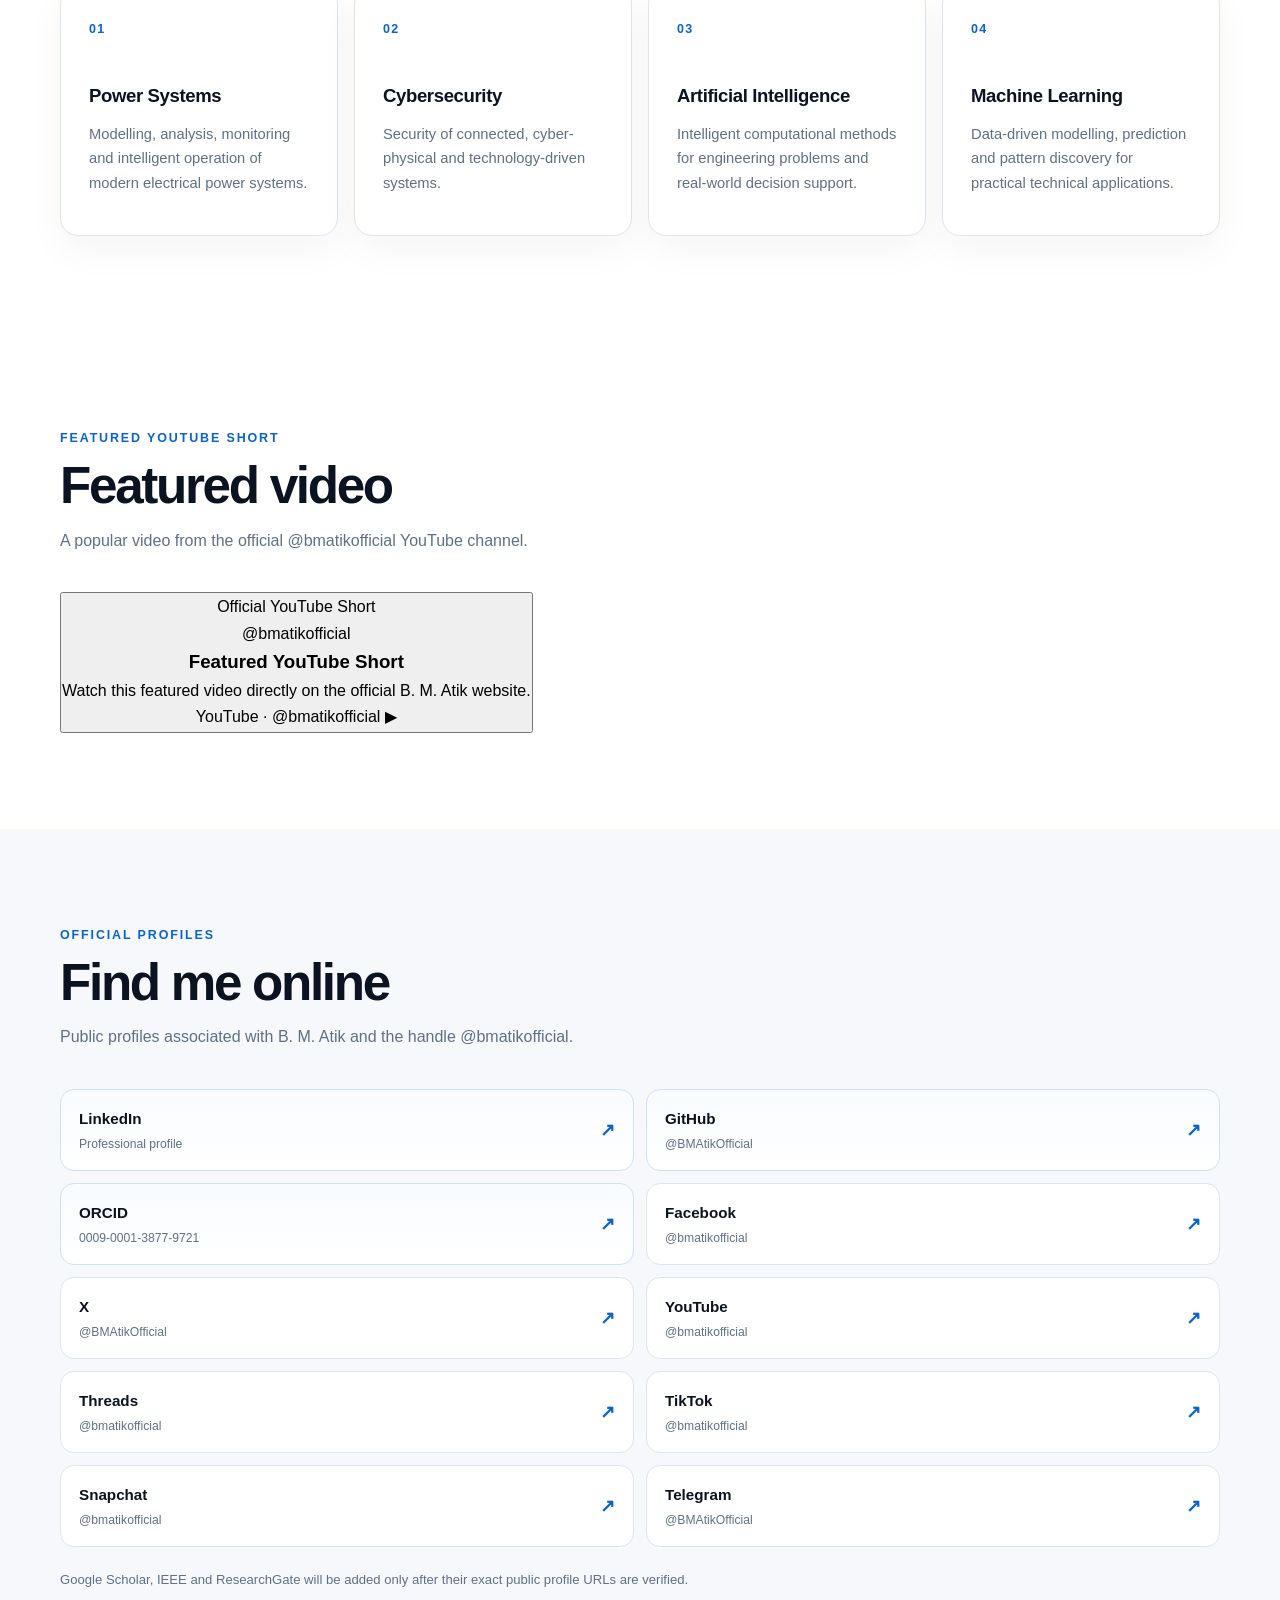
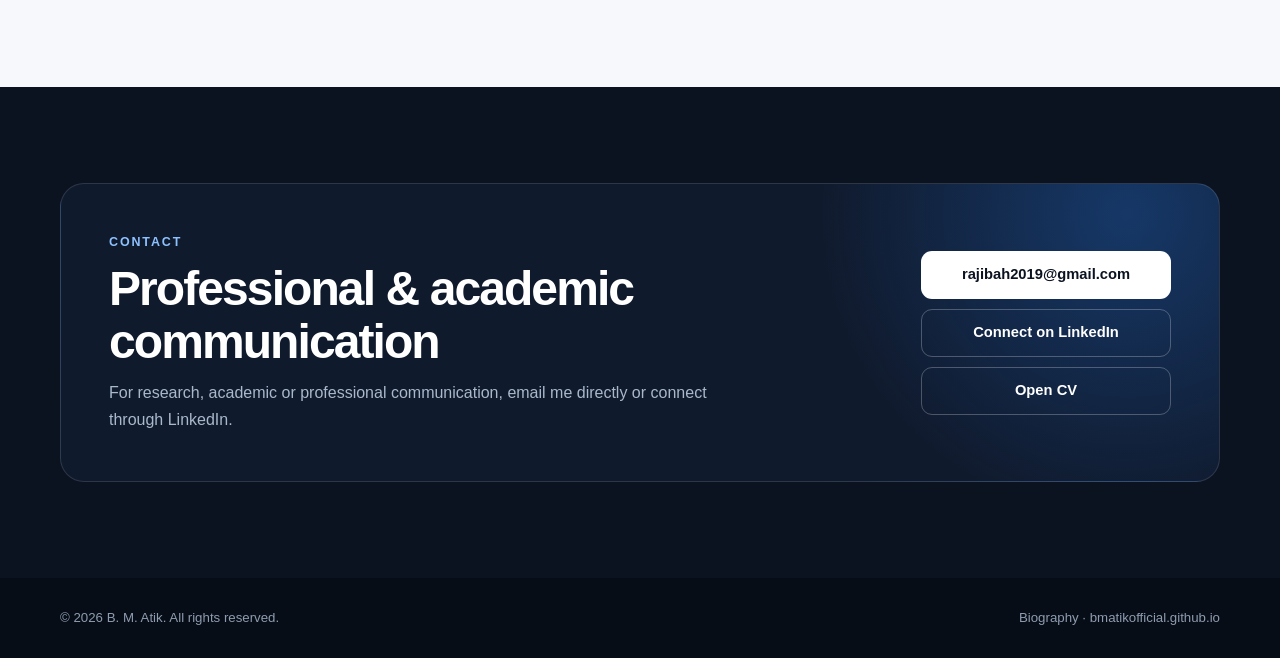
==== commit 10cb54ea: "Replace YouTube thumbnail with custom video player" ====
--- a/index.html
+++ b/index.html
@@ -323,25 +323,39 @@
           <p class="section-intro">A popular video from the official @bmatikofficial YouTube channel.</p>
         </div>
 
-        <a class="featured-video-card" href="https://youtube.com/shorts/Rm1Cn5S_CCE?si=95N-HQ_yxotD4mRh" target="_blank" rel="noopener noreferrer" aria-label="Watch featured YouTube Short">
-          <div class="featured-video-thumb">
-            <img
-              src="https://i.ytimg.com/vi/Rm1Cn5S_CCE/hqdefault.jpg"
-              alt="Thumbnail for a featured YouTube Short by B. M. Atik"
-              loading="lazy"
-              width="480"
-              height="360"
-            >
-            <span class="play-button" aria-hidden="true">▶</span>
-            <span class="youtube-badge">YouTube Shorts</span>
-          </div>
-          <div class="featured-video-copy">
-            <p class="featured-video-kicker">@bmatikofficial</p>
-            <h3>Featured YouTube Short</h3>
-            <p>Watch this featured video on the official B. M. Atik YouTube channel.</p>
-            <span class="featured-video-cta">Watch on YouTube ↗</span>
-          </div>
-        </a>
+        <div class="custom-video-player">
+          <button
+            id="play-featured-video"
+            class="video-poster"
+            type="button"
+            aria-label="Play featured YouTube Short"
+          >
+            <div class="video-poster-content">
+              <span class="video-chip">Official YouTube Short</span>
+              <p class="video-poster-handle">@bmatikofficial</p>
+              <h3>Featured YouTube Short</h3>
+              <p class="video-poster-text">
+                Watch this featured video directly on the official B. M. Atik website.
+              </p>
+
+              <div class="video-poster-bottom">
+                <span class="video-channel">YouTube · @bmatikofficial</span>
+                <span class="video-play-btn" aria-hidden="true">▶</span>
+              </div>
+            </div>
+          </button>
+
+          <div id="featured-video-frame" class="video-frame-wrap" hidden>
+            <iframe
+              id="featured-video-iframe"
+              src=""
+              title="Featured YouTube Short by B. M. Atik"
+              allow="accelerometer; autoplay; clipboard-write; encrypted-media; gyroscope; picture-in-picture; web-share"
+              allowfullscreen
+              referrerpolicy="strict-origin-when-cross-origin">
+            </iframe>
+          </div>
+        </div>
       </div>
     </section>
 
--- a/style.css
+++ b/style.css
@@ -926,3 +926,117 @@
 .bio-card h3{margin-top:24px;font-size:1.05rem}
 .bio-card p:not(.section-label){margin-top:6px;color:var(--muted)}
 @media(max-width:900px){.bio-hero-grid,.bio-content,.bio-two-column{grid-template-columns:1fr}.bio-photo{width:min(420px,100%)}}
+
+/* Featured video */
+.featured-video-section {
+  background: #fff;
+}
+
+.featured-video-card {
+  display: grid;
+  grid-template-columns: minmax(280px, .9fr) minmax(0, 1.1fr);
+  gap: 0;
+  max-width: 980px;
+  overflow: hidden;
+  border: 1px solid var(--line);
+  border-radius: 22px;
+  background: #fff;
+  box-shadow: 0 20px 54px rgba(11, 18, 32, 0.08);
+  transition: transform .22s ease, box-shadow .22s ease;
+}
+
+.featured-video-card:hover {
+  transform: translateY(-4px);
+  box-shadow: 0 26px 64px rgba(11, 18, 32, 0.12);
+}
+
+.featured-video-thumb {
+  position: relative;
+  overflow: hidden;
+  min-height: 290px;
+  background: #0b1220;
+}
+
+.featured-video-thumb img {
+  width: 100%;
+  height: 100%;
+  min-height: 290px;
+  object-fit: cover;
+}
+
+.play-button {
+  position: absolute;
+  left: 50%;
+  top: 50%;
+  width: 68px;
+  height: 68px;
+  display: grid;
+  place-items: center;
+  transform: translate(-50%, -50%);
+  border-radius: 50%;
+  background: rgba(255, 255, 255, .94);
+  color: #ff0000;
+  font-size: 1.45rem;
+  box-shadow: 0 12px 32px rgba(0, 0, 0, .26);
+}
+
+.youtube-badge {
+  position: absolute;
+  left: 16px;
+  bottom: 16px;
+  padding: 7px 10px;
+  border-radius: 999px;
+  background: rgba(11, 18, 32, .82);
+  color: #fff;
+  font-size: .72rem;
+  font-weight: 800;
+  backdrop-filter: blur(8px);
+}
+
+.featured-video-copy {
+  display: flex;
+  flex-direction: column;
+  justify-content: center;
+  padding: 36px;
+}
+
+.featured-video-kicker {
+  color: #ff0000;
+  font-size: .78rem;
+  font-weight: 850;
+  letter-spacing: .08em;
+  text-transform: uppercase;
+}
+
+.featured-video-copy h3 {
+  margin-top: 8px;
+  font-size: clamp(1.6rem, 3vw, 2.35rem);
+  line-height: 1.12;
+  letter-spacing: -.035em;
+}
+
+.featured-video-copy > p:not(.featured-video-kicker) {
+  margin-top: 12px;
+  color: var(--muted);
+}
+
+.featured-video-cta {
+  margin-top: 24px;
+  color: var(--blue);
+  font-weight: 850;
+}
+
+@media (max-width: 760px) {
+  .featured-video-card {
+    grid-template-columns: 1fr;
+  }
+
+  .featured-video-thumb,
+  .featured-video-thumb img {
+    min-height: 240px;
+  }
+
+  .featured-video-copy {
+    padding: 24px;
+  }
+}
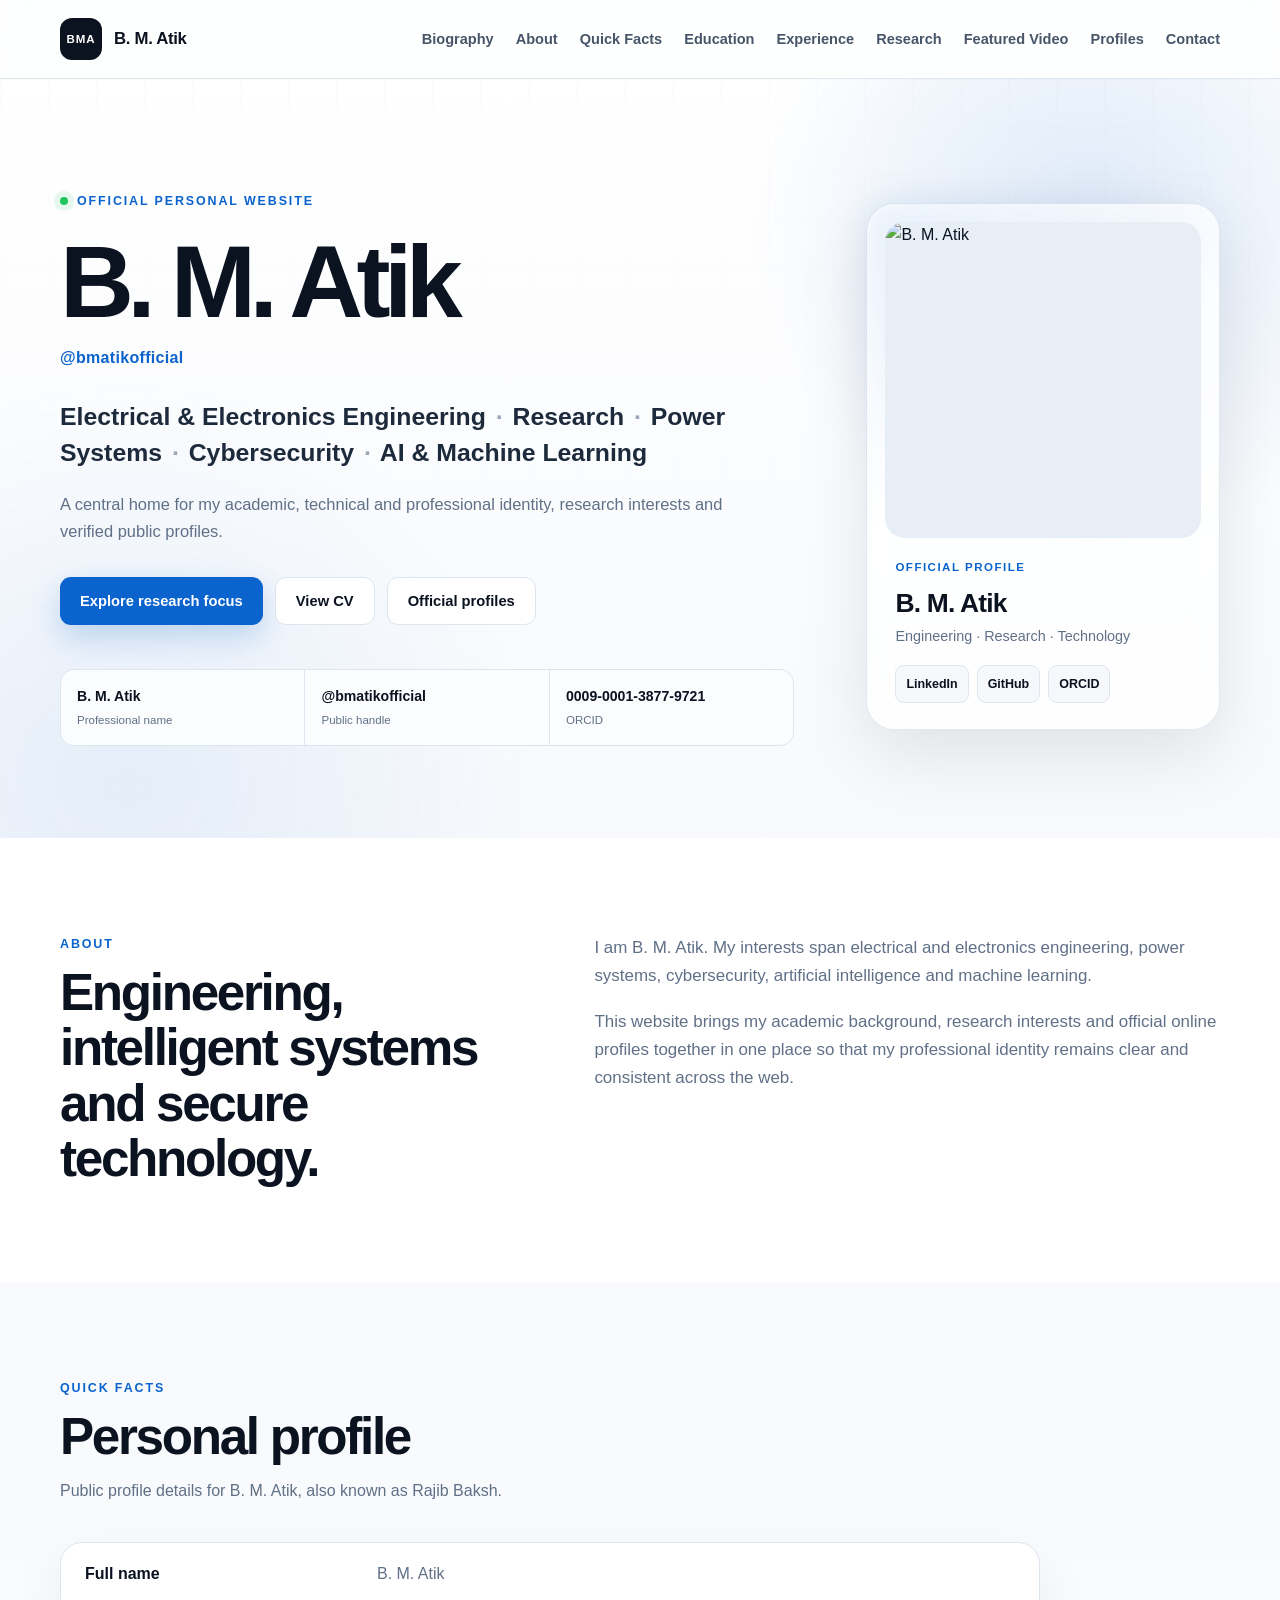
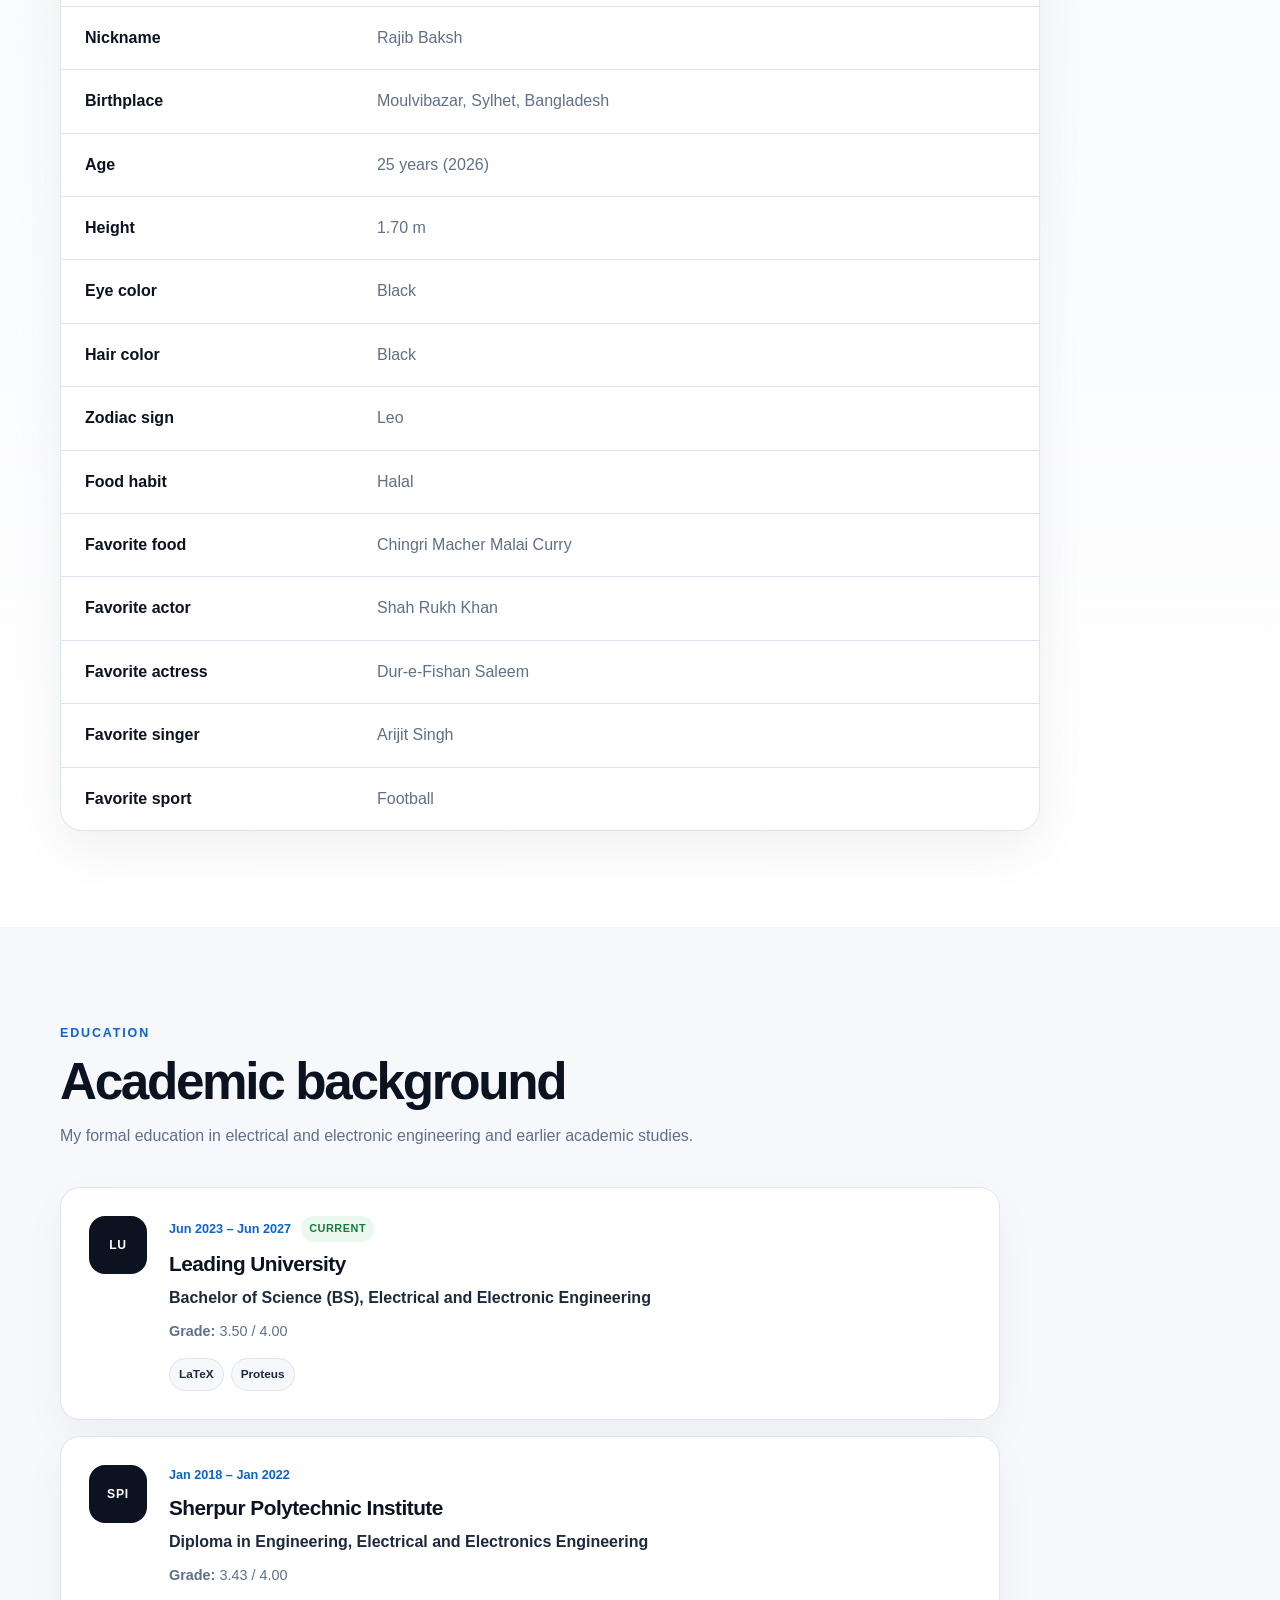
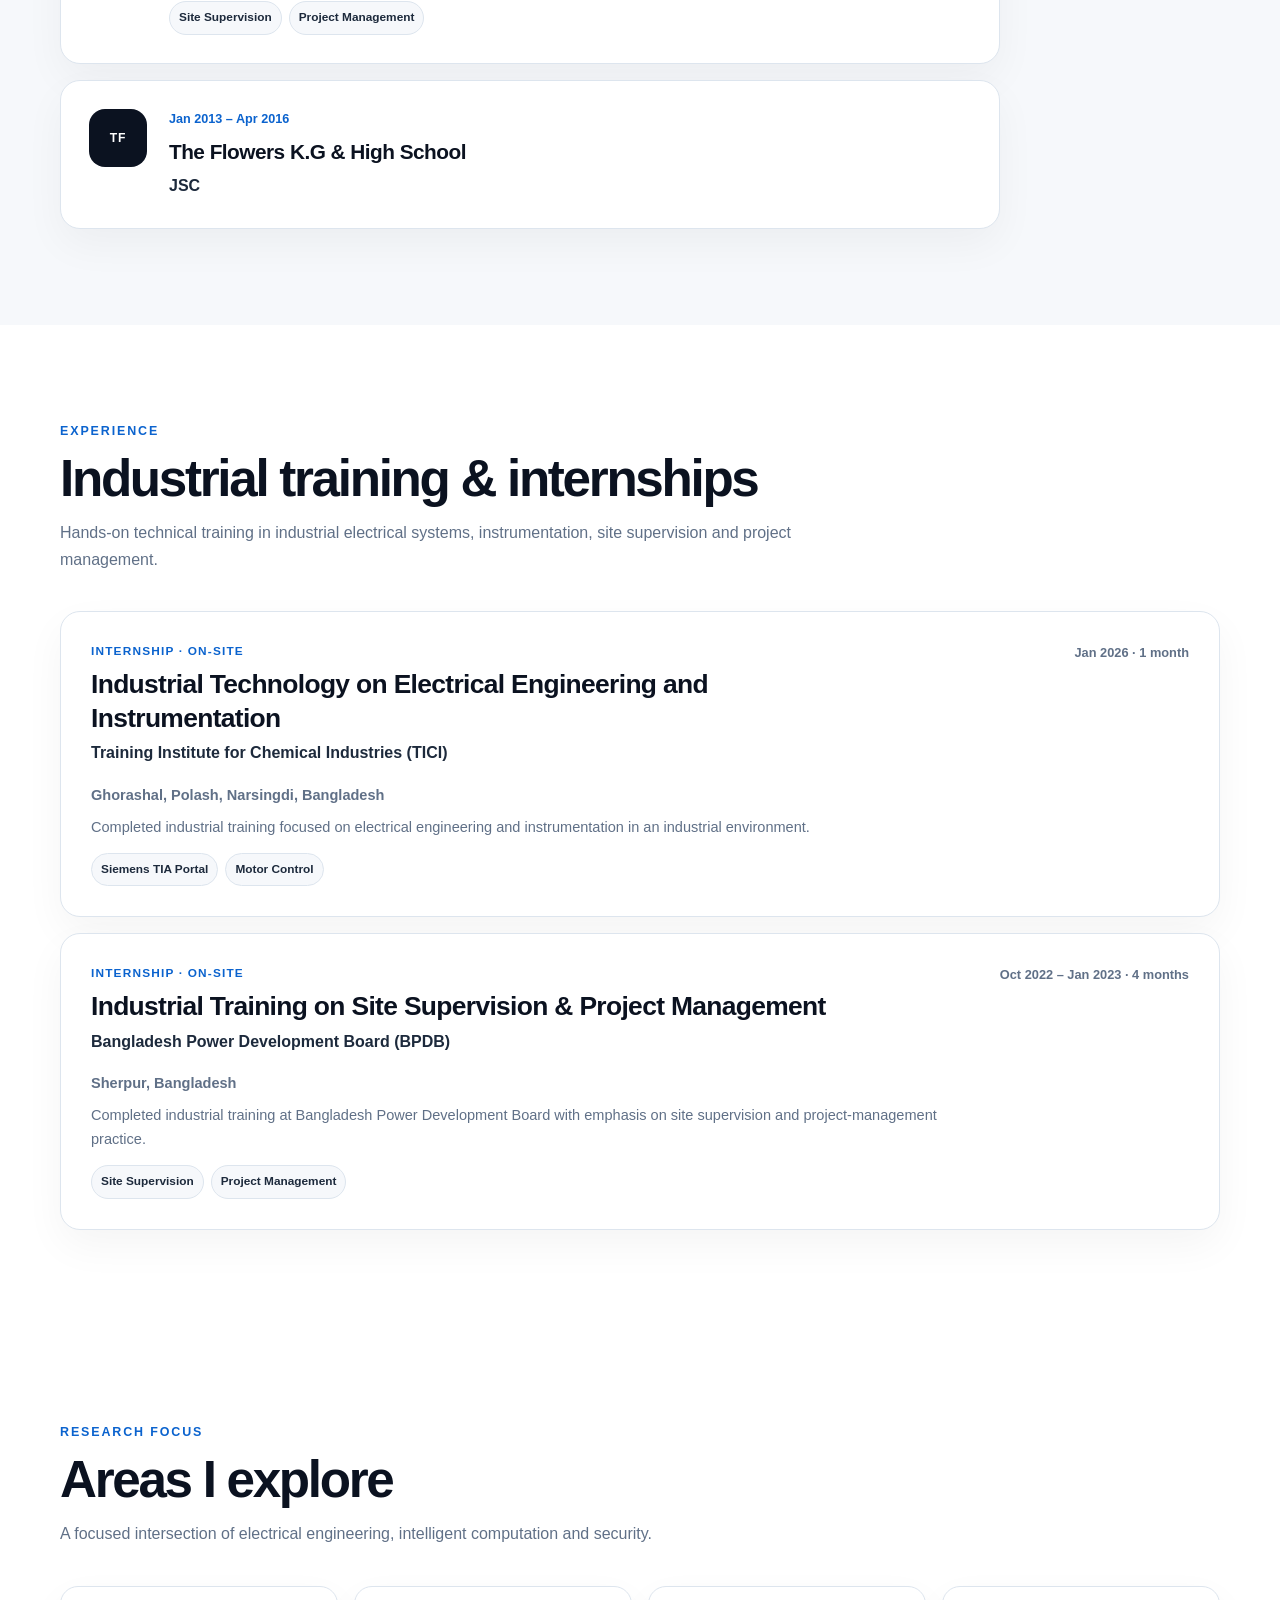
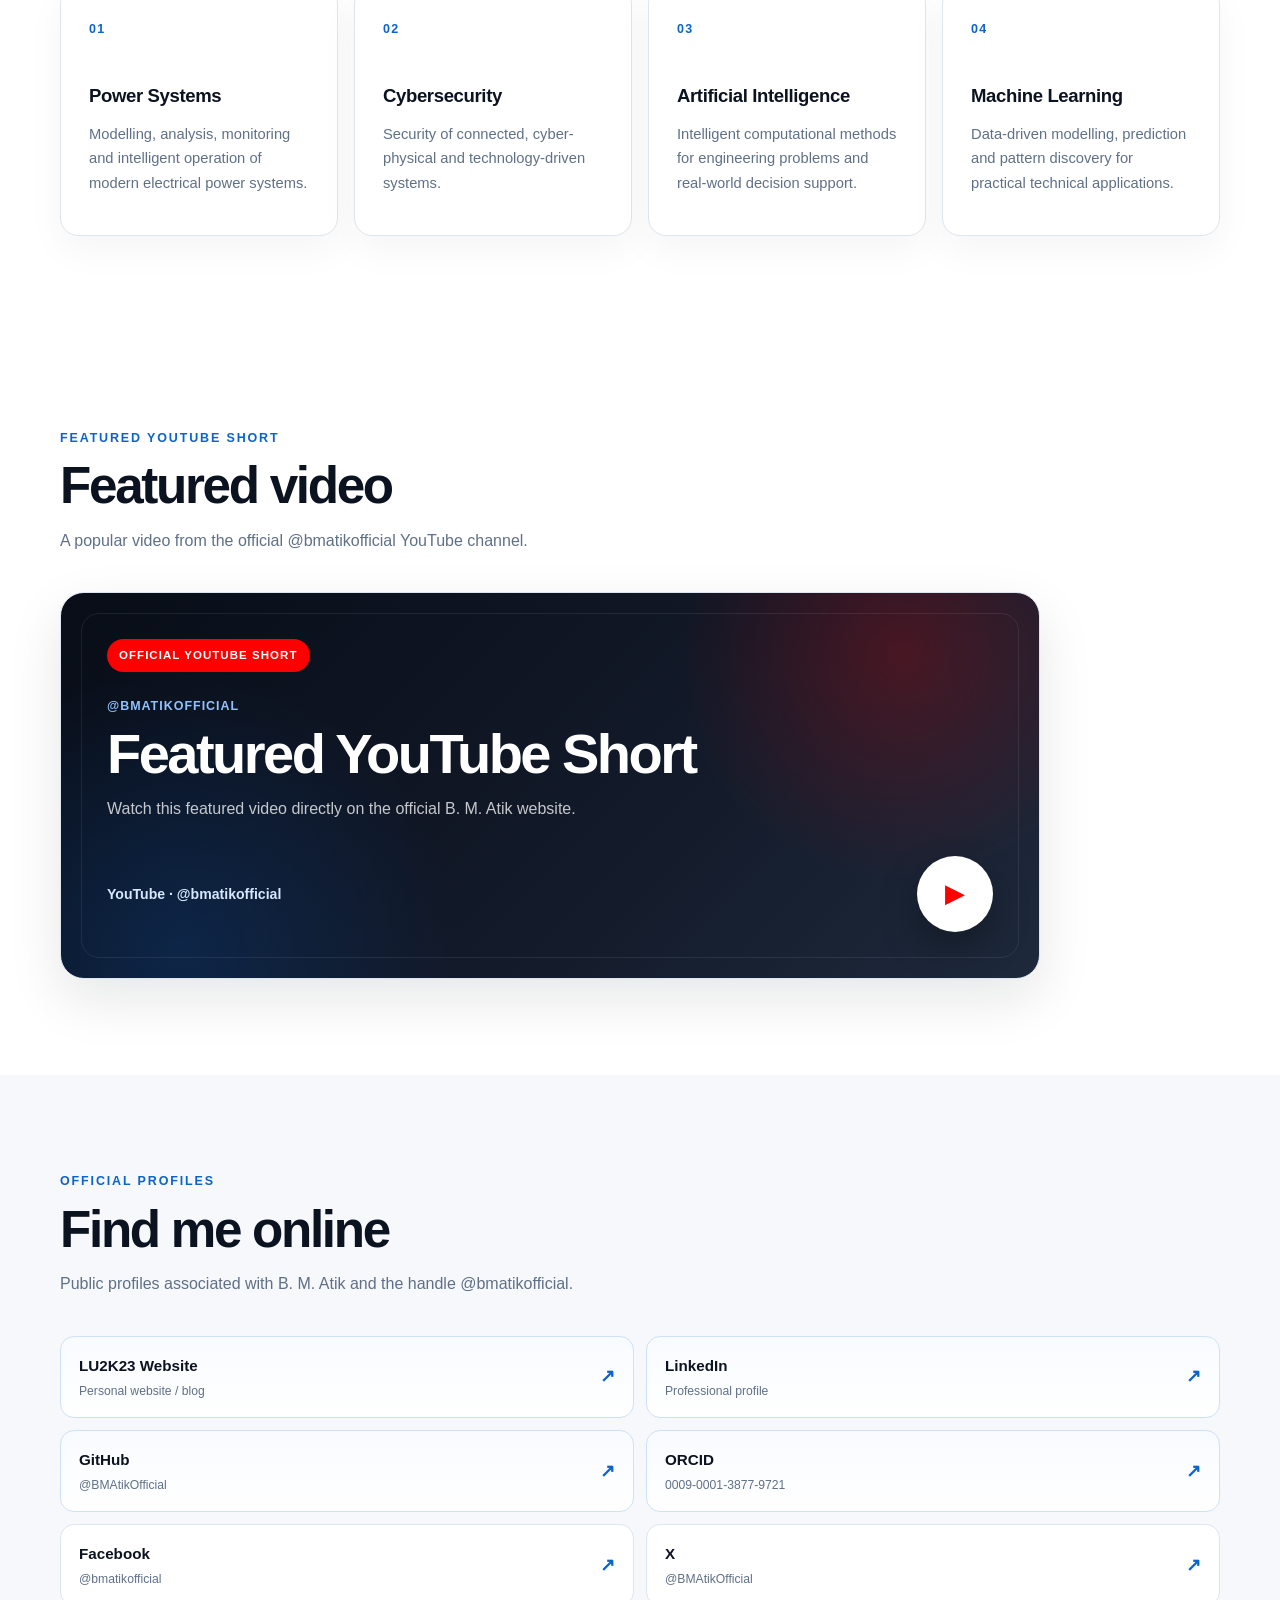
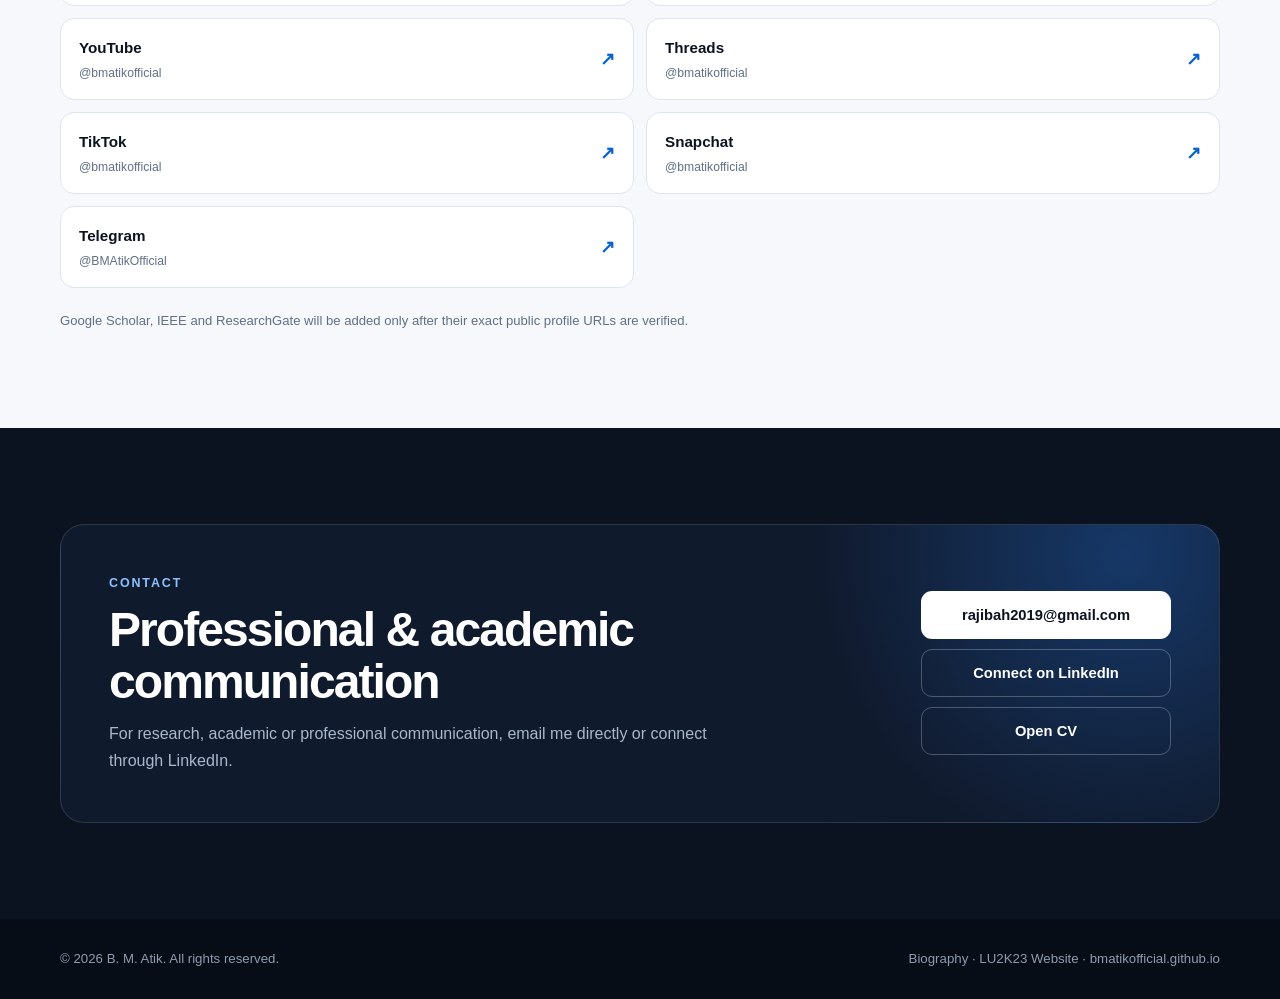
==== commit d3f359ef: "Add LU2K23 website to official profiles" ====
--- a/index.html
+++ b/index.html
@@ -16,6 +16,7 @@
   <link rel="me" href="https://github.com/BMAtikOfficial">
   <link rel="me" href="https://www.linkedin.com/in/bmatikofficial">
   <link rel="me" href="https://orcid.org/0009-0001-3877-9721">
+  <link rel="me" href="https://lu2k23.blogspot.com/">
 
   <meta property="og:type" content="profile">
   <meta property="og:title" content="B. M. Atik | Official Website">
@@ -68,7 +69,8 @@
         "https://www.threads.com/@bmatikofficial",
         "https://www.tiktok.com/@bmatikofficial",
         "https://www.snapchat.com/add/bmatikofficial",
-        "https://t.me/BMAtikOfficial"
+        "https://t.me/BMAtikOfficial",
+        "https://lu2k23.blogspot.com/"
       ]
     }
   }
@@ -368,6 +370,9 @@
         </div>
 
         <div class="profile-grid">
+          <a class="profile-link featured" href="https://lu2k23.blogspot.com/" target="_blank" rel="me noopener noreferrer">
+            <span><strong>LU2K23 Website</strong><small>Personal website / blog</small></span><b>↗</b>
+          </a>
           <a class="profile-link featured" href="https://www.linkedin.com/in/bmatikofficial" target="_blank" rel="me noopener noreferrer">
             <span><strong>LinkedIn</strong><small>Professional profile</small></span><b>↗</b>
           </a>
@@ -425,7 +430,7 @@
   <footer class="site-footer">
     <div class="container footer-wrap">
       <p>© <span id="year">2026</span> B. M. Atik. All rights reserved.</p>
-      <p><a href="/about.html">Biography</a> · <a href="https://bmatikofficial.github.io/">bmatikofficial.github.io</a></p>
+      <p><a href="/about.html">Biography</a> · <a href="https://lu2k23.blogspot.com/" target="_blank" rel="me noopener noreferrer">LU2K23 Website</a> · <a href="https://bmatikofficial.github.io/">bmatikofficial.github.io</a></p>
     </div>
   </footer>
 
--- a/style.css
+++ b/style.css
@@ -932,111 +932,165 @@
   background: #fff;
 }
 
-.featured-video-card {
-  display: grid;
-  grid-template-columns: minmax(280px, .9fr) minmax(0, 1.1fr);
-  gap: 0;
+.custom-video-player {
   max-width: 980px;
+}
+
+.video-poster {
+  width: 100%;
+  min-height: 380px;
   overflow: hidden;
-  border: 1px solid var(--line);
-  border-radius: 22px;
-  background: #fff;
-  box-shadow: 0 20px 54px rgba(11, 18, 32, 0.08);
-  transition: transform .22s ease, box-shadow .22s ease;
-}
-
-.featured-video-card:hover {
+  padding: 0;
+  border: 1px solid var(--line);
+  border-radius: 24px;
+  cursor: pointer;
+  text-align: left;
+  background:
+    radial-gradient(circle at 86% 16%, rgba(255, 0, 0, 0.22), transparent 25%),
+    radial-gradient(circle at 12% 92%, rgba(11, 99, 206, 0.22), transparent 30%),
+    linear-gradient(135deg, #080d17 0%, #111827 52%, #1e293b 100%);
+  box-shadow: 0 20px 54px rgba(11, 18, 32, 0.10);
+  transition: transform .22s ease, box-shadow .22s ease, border-color .22s ease;
+}
+
+.video-poster:hover,
+.video-poster:focus-visible {
   transform: translateY(-4px);
-  box-shadow: 0 26px 64px rgba(11, 18, 32, 0.12);
-}
-
-.featured-video-thumb {
+  border-color: #bcc9d8;
+  box-shadow: 0 28px 68px rgba(11, 18, 32, 0.16);
+  outline: none;
+}
+
+.video-poster-content {
   position: relative;
-  overflow: hidden;
-  min-height: 290px;
-  background: #0b1220;
-}
-
-.featured-video-thumb img {
-  width: 100%;
-  height: 100%;
-  min-height: 290px;
-  object-fit: cover;
-}
-
-.play-button {
-  position: absolute;
-  left: 50%;
-  top: 50%;
-  width: 68px;
-  height: 68px;
-  display: grid;
-  place-items: center;
-  transform: translate(-50%, -50%);
-  border-radius: 50%;
-  background: rgba(255, 255, 255, .94);
-  color: #ff0000;
-  font-size: 1.45rem;
-  box-shadow: 0 12px 32px rgba(0, 0, 0, .26);
-}
-
-.youtube-badge {
-  position: absolute;
-  left: 16px;
-  bottom: 16px;
-  padding: 7px 10px;
-  border-radius: 999px;
-  background: rgba(11, 18, 32, .82);
-  color: #fff;
-  font-size: .72rem;
-  font-weight: 800;
-  backdrop-filter: blur(8px);
-}
-
-.featured-video-copy {
+  min-height: 380px;
   display: flex;
   flex-direction: column;
   justify-content: center;
-  padding: 36px;
-}
-
-.featured-video-kicker {
-  color: #ff0000;
+  padding: 46px;
+  color: #fff;
+}
+
+.video-poster-content::after {
+  content: "";
+  position: absolute;
+  inset: 20px;
+  pointer-events: none;
+  border: 1px solid rgba(255, 255, 255, .08);
+  border-radius: 18px;
+}
+
+.video-chip {
+  position: relative;
+  z-index: 1;
+  width: fit-content;
+  padding: 7px 12px;
+  border-radius: 999px;
+  background: #ff0000;
+  color: #fff;
+  font-size: .72rem;
+  font-weight: 900;
+  letter-spacing: .09em;
+  text-transform: uppercase;
+}
+
+.video-poster-handle {
+  position: relative;
+  z-index: 1;
+  margin-top: 24px;
+  color: #8fc2ff;
   font-size: .78rem;
   font-weight: 850;
   letter-spacing: .08em;
   text-transform: uppercase;
 }
 
-.featured-video-copy h3 {
+.video-poster-content h3 {
+  position: relative;
+  z-index: 1;
+  max-width: 720px;
   margin-top: 8px;
-  font-size: clamp(1.6rem, 3vw, 2.35rem);
-  line-height: 1.12;
-  letter-spacing: -.035em;
-}
-
-.featured-video-copy > p:not(.featured-video-kicker) {
-  margin-top: 12px;
-  color: var(--muted);
-}
-
-.featured-video-cta {
-  margin-top: 24px;
-  color: var(--blue);
-  font-weight: 850;
+  font-size: clamp(2rem, 4.5vw, 3.5rem);
+  line-height: 1.02;
+  letter-spacing: -.045em;
+}
+
+.video-poster-text {
+  position: relative;
+  z-index: 1;
+  max-width: 610px;
+  margin-top: 14px;
+  color: rgba(255, 255, 255, .76);
+  font-size: 1rem;
+}
+
+.video-poster-bottom {
+  position: relative;
+  z-index: 1;
+  display: flex;
+  align-items: center;
+  justify-content: space-between;
+  gap: 18px;
+  margin-top: 34px;
+}
+
+.video-channel {
+  color: #d6e7ff;
+  font-size: .88rem;
+  font-weight: 750;
+}
+
+.video-play-btn {
+  width: 76px;
+  height: 76px;
+  display: grid;
+  place-items: center;
+  flex: 0 0 auto;
+  border-radius: 50%;
+  background: #fff;
+  color: #ff0000;
+  font-size: 1.65rem;
+  box-shadow: 0 16px 38px rgba(0, 0, 0, .28);
+}
+
+.video-frame-wrap {
+  max-width: 980px;
+  overflow: hidden;
+  border: 1px solid var(--line);
+  border-radius: 24px;
+  background: #000;
+  box-shadow: 0 20px 54px rgba(11, 18, 32, 0.10);
+}
+
+.video-frame-wrap iframe {
+  width: 100%;
+  aspect-ratio: 16 / 9;
+  display: block;
+  border: 0;
+  background: #000;
 }
 
 @media (max-width: 760px) {
-  .featured-video-card {
-    grid-template-columns: 1fr;
-  }
-
-  .featured-video-thumb,
-  .featured-video-thumb img {
-    min-height: 240px;
-  }
-
-  .featured-video-copy {
-    padding: 24px;
-  }
-}
+  .video-poster,
+  .video-poster-content {
+    min-height: 300px;
+  }
+
+  .video-poster-content {
+    padding: 28px 24px;
+  }
+
+  .video-poster-content::after {
+    inset: 12px;
+  }
+
+  .video-poster-bottom {
+    margin-top: 26px;
+  }
+
+  .video-play-btn {
+    width: 62px;
+    height: 62px;
+    font-size: 1.35rem;
+  }
+}
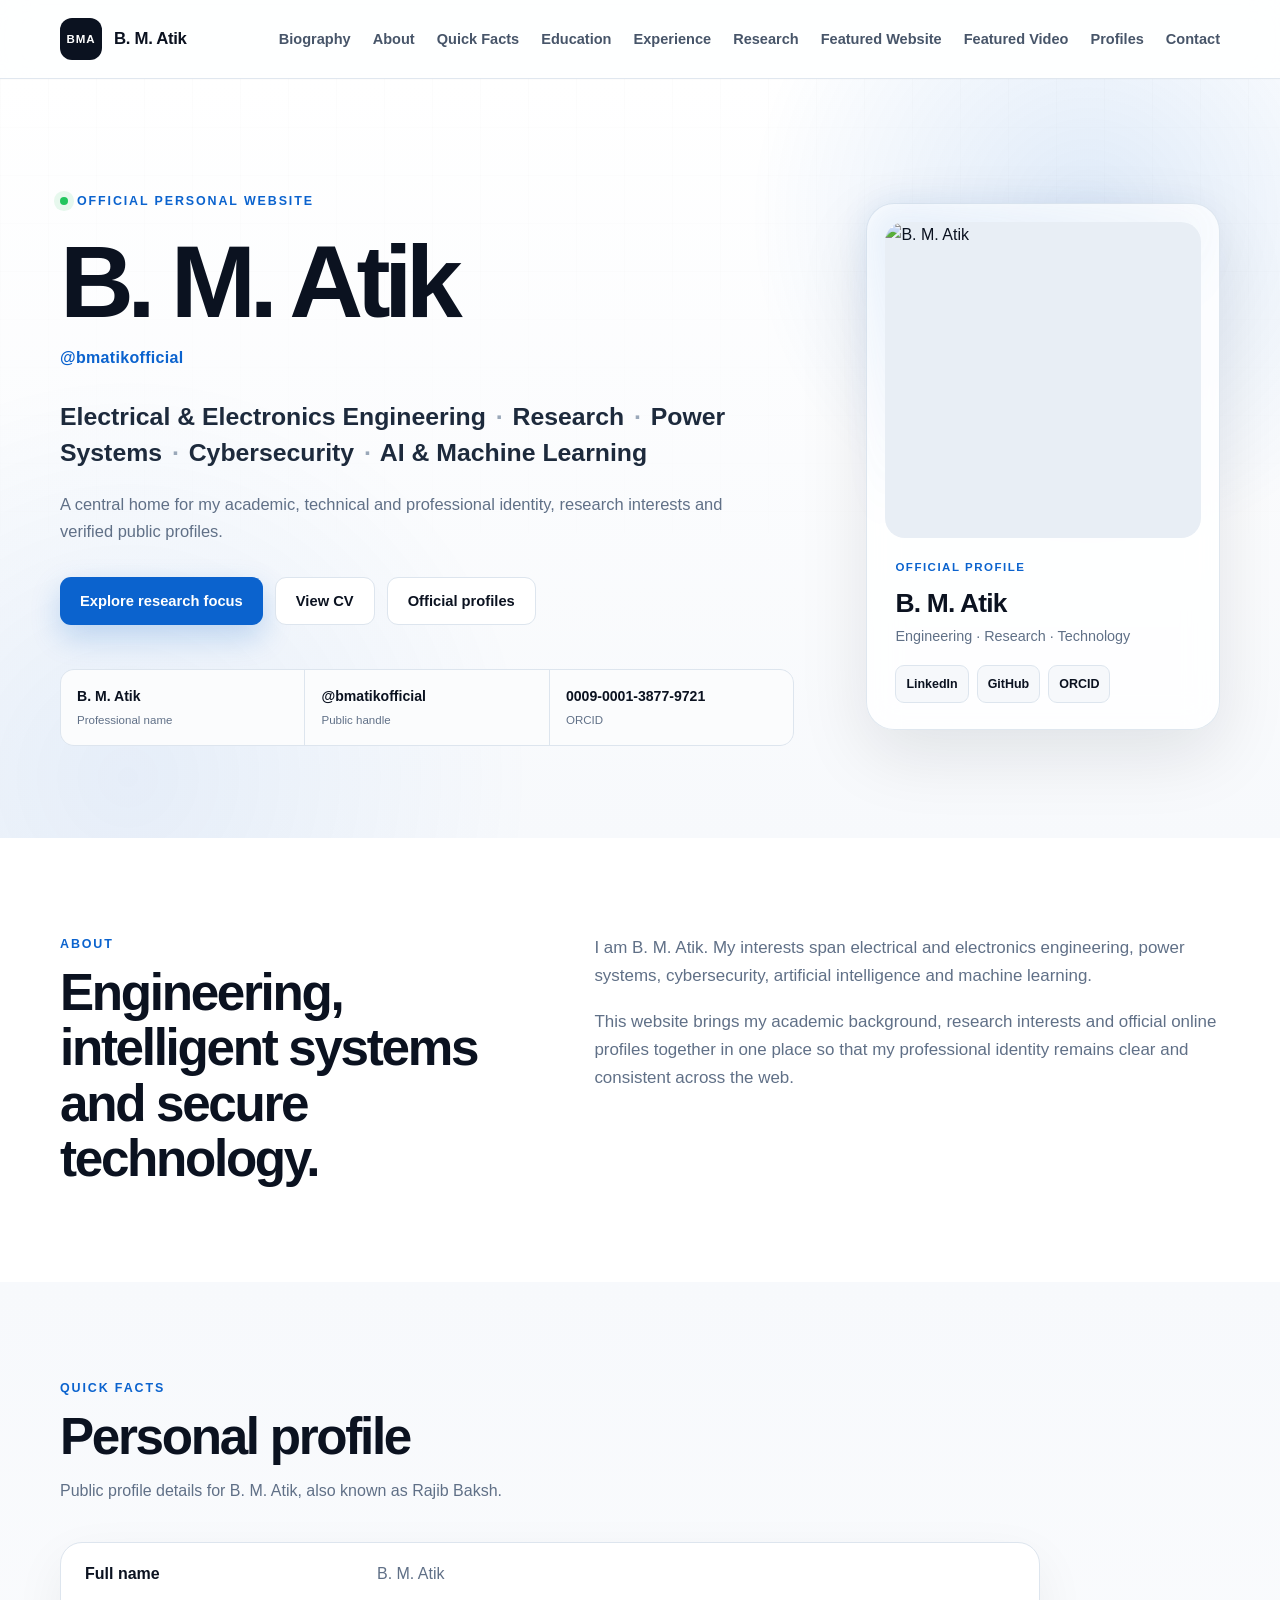
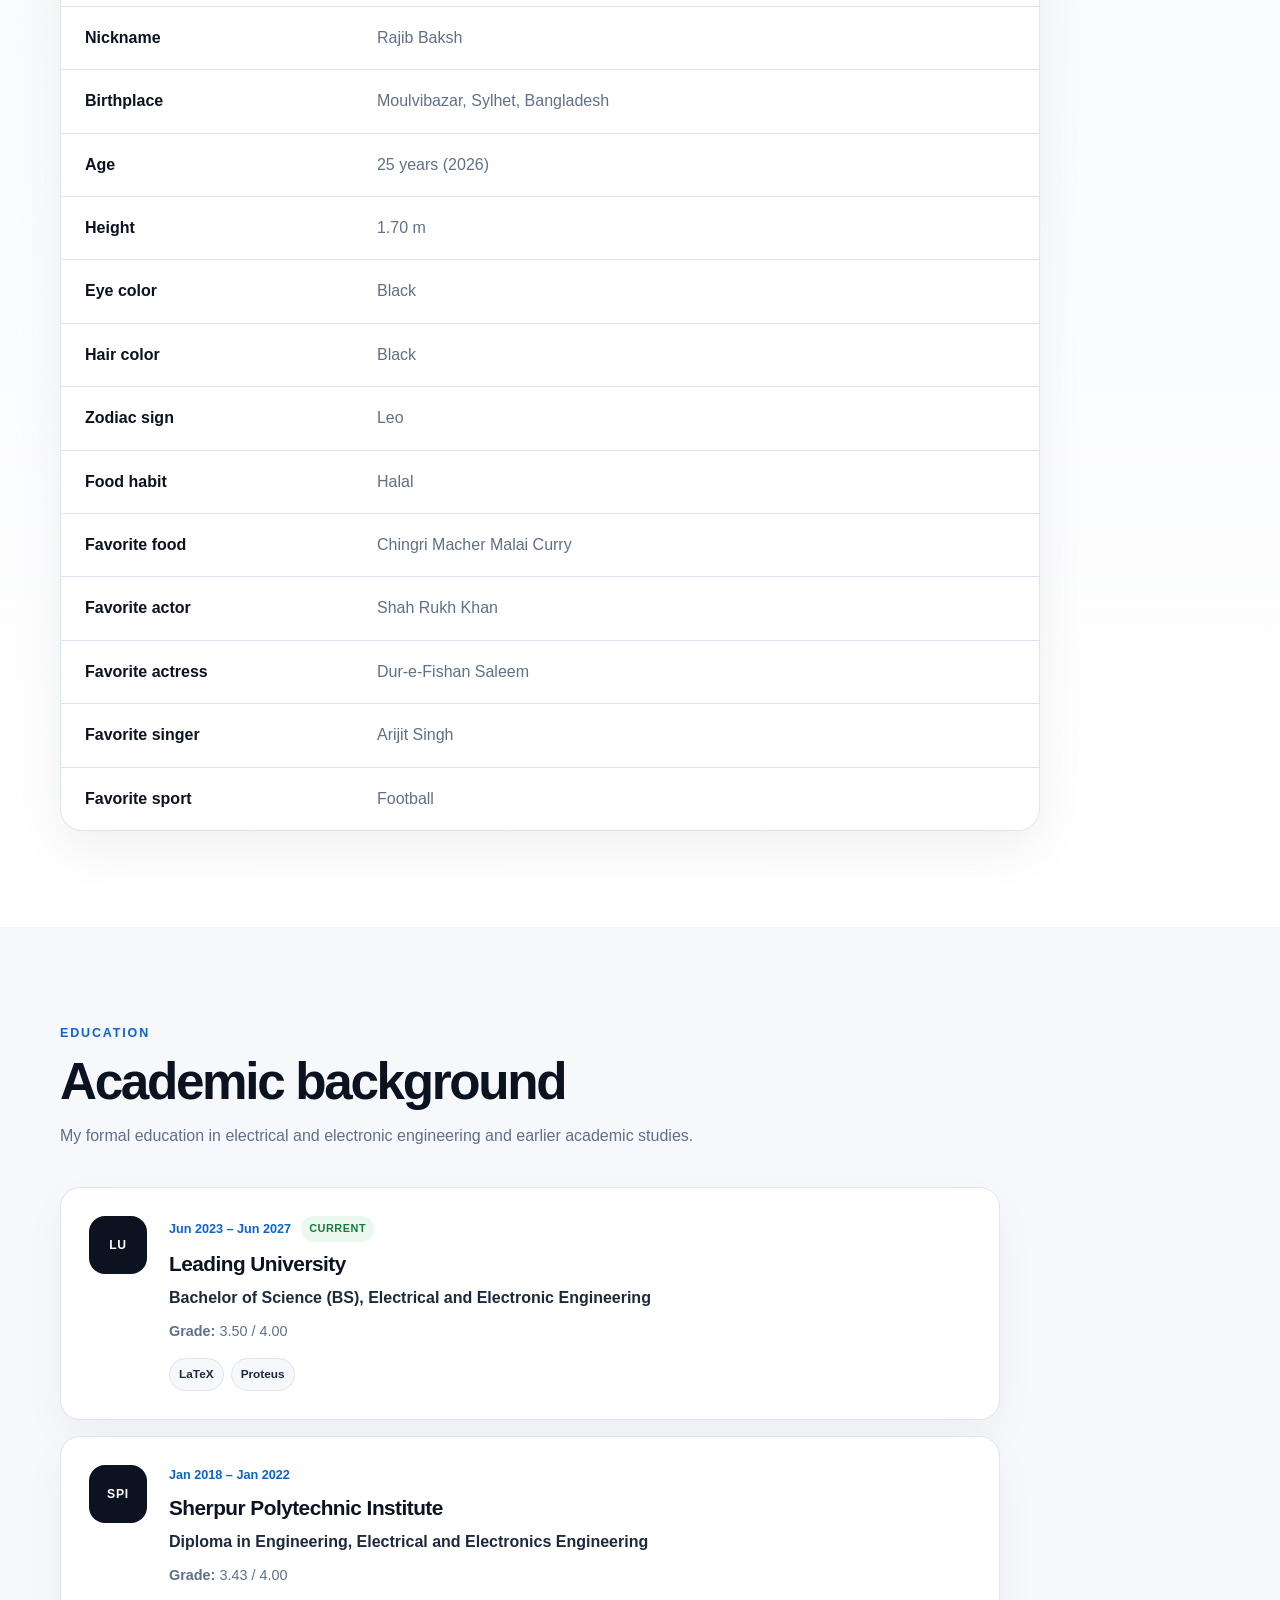
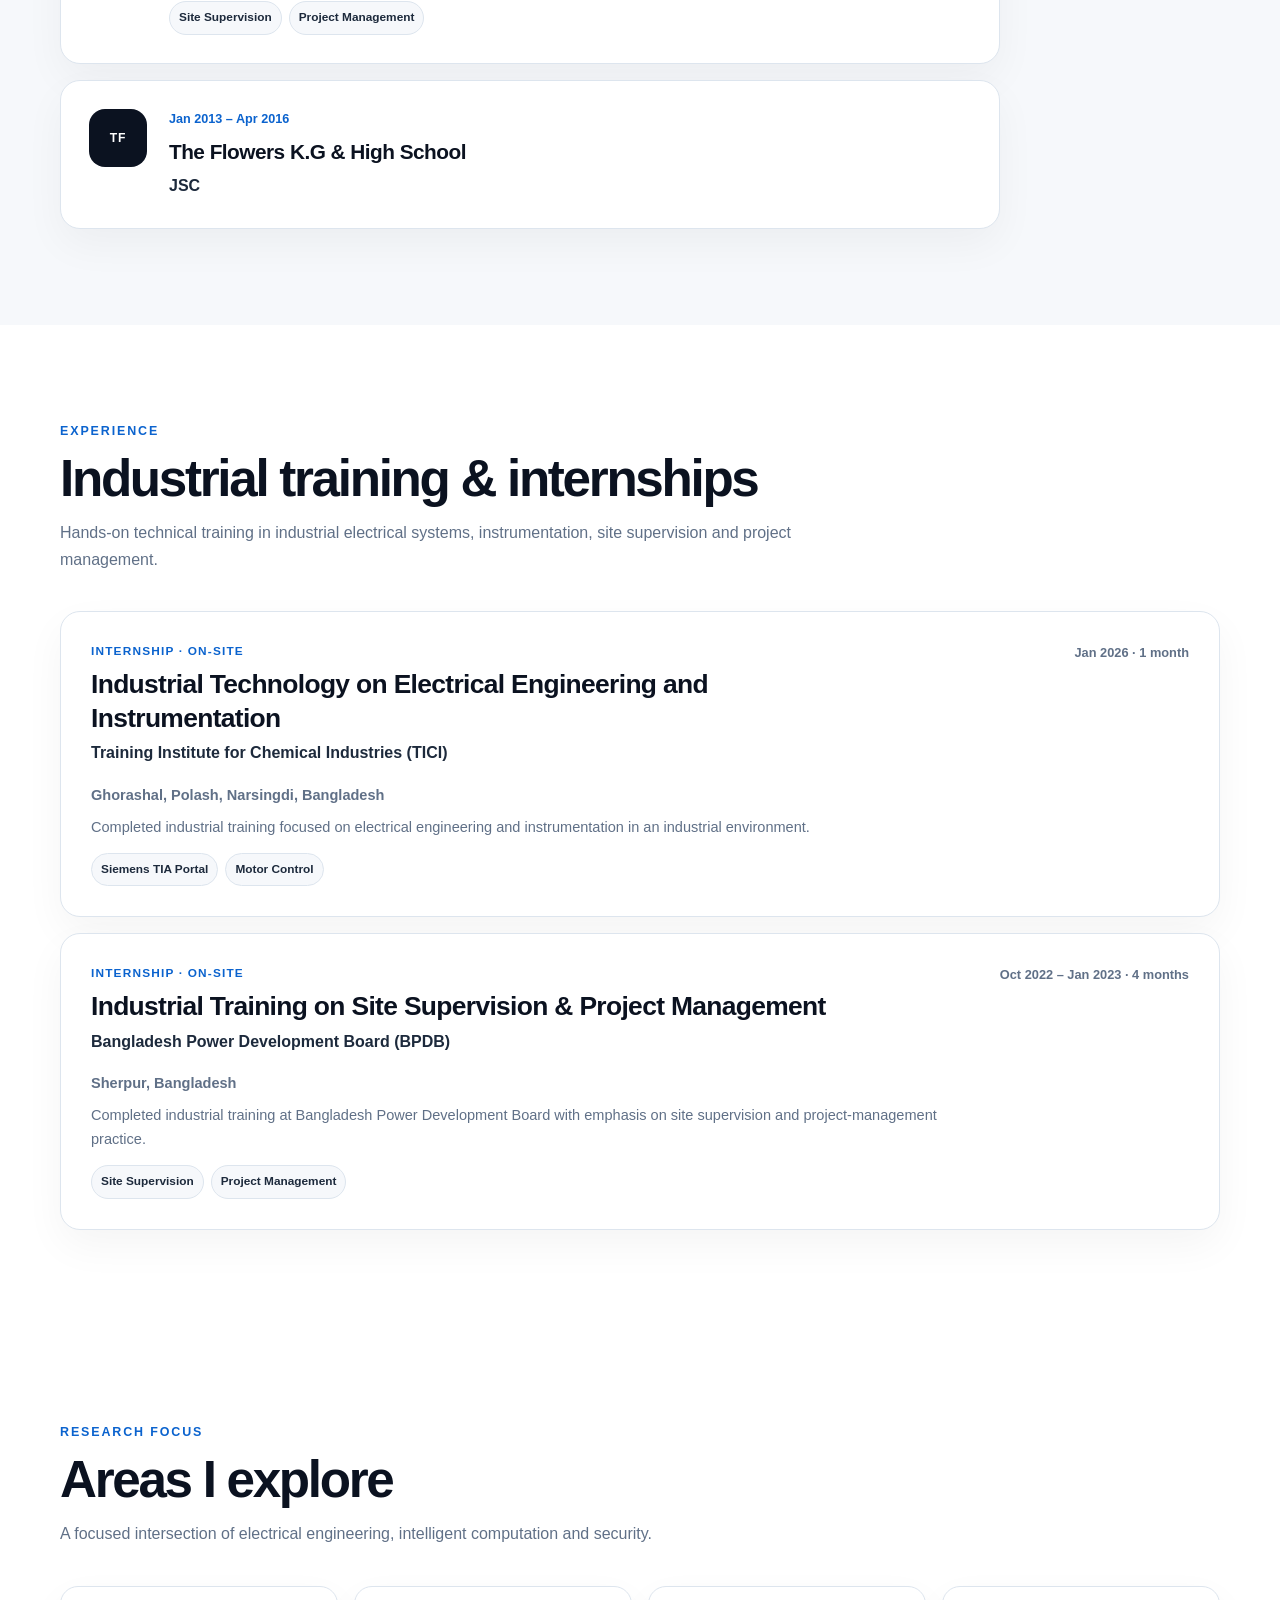
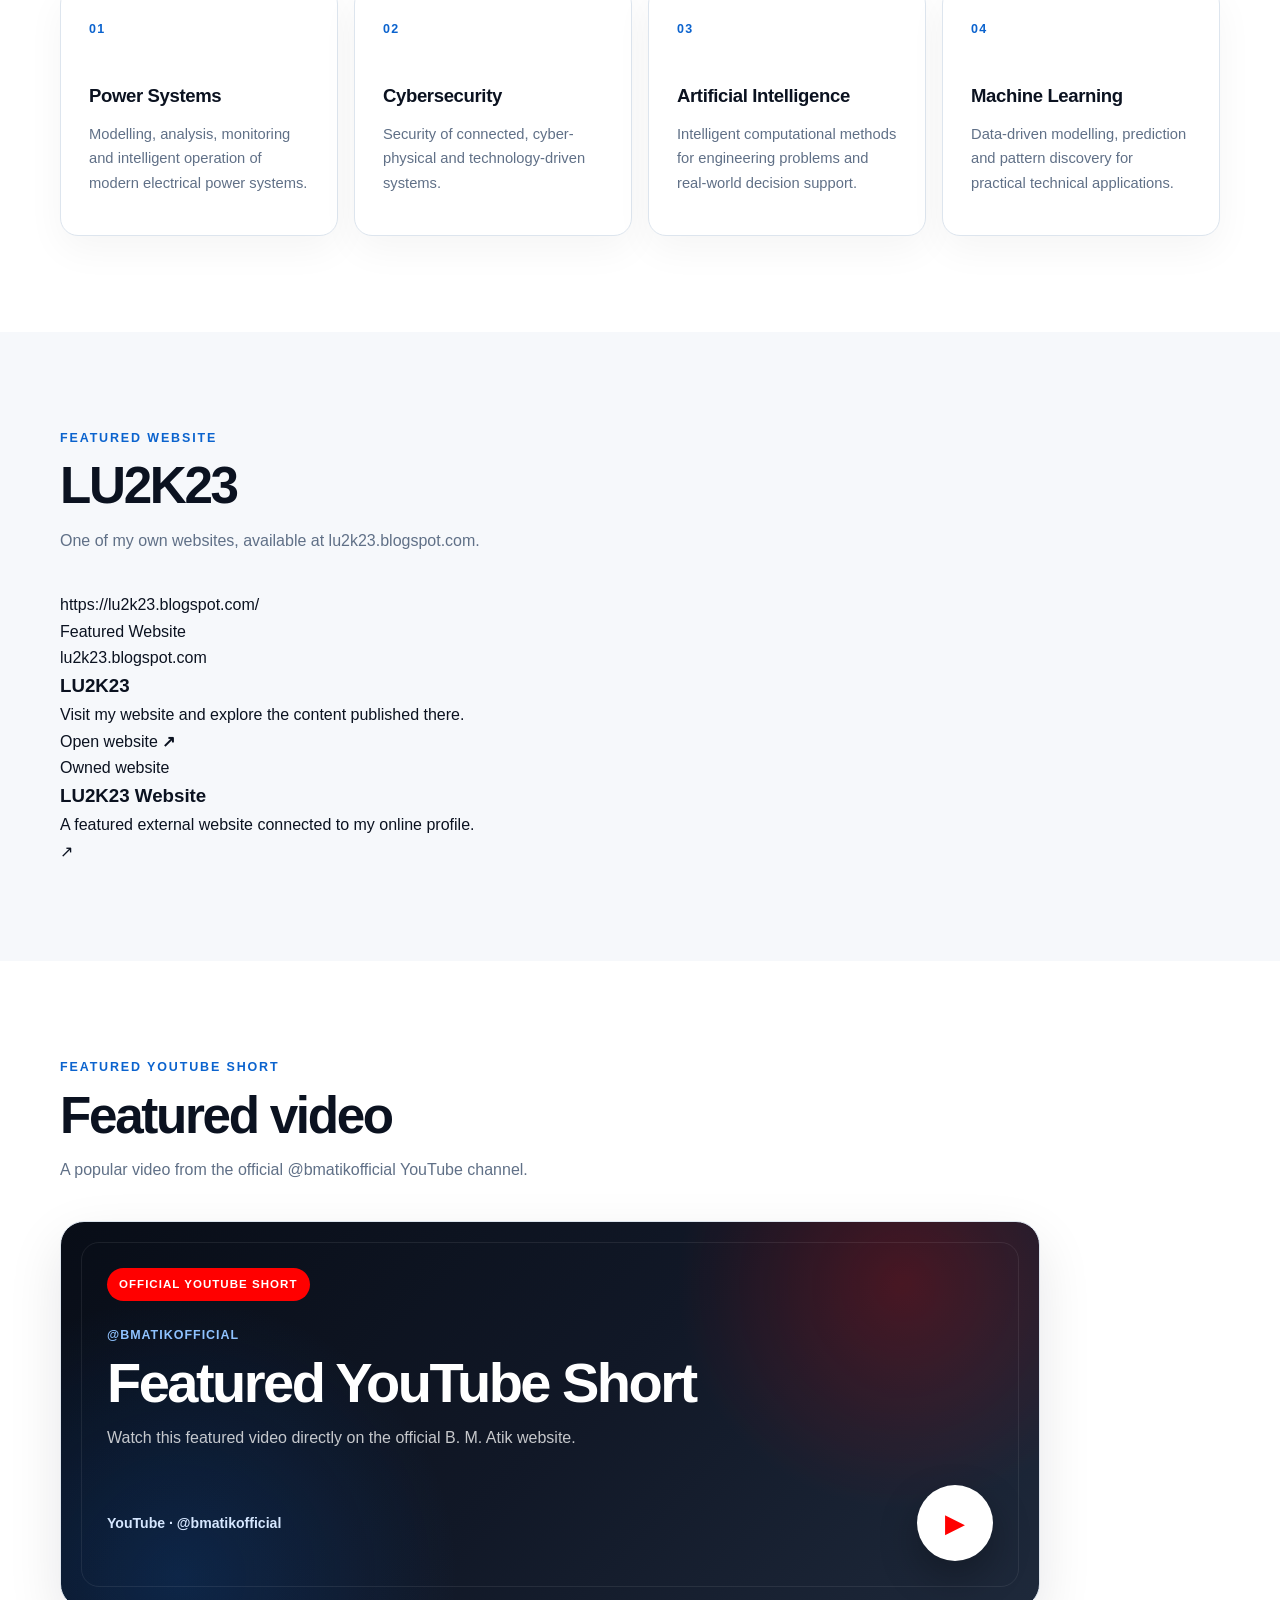
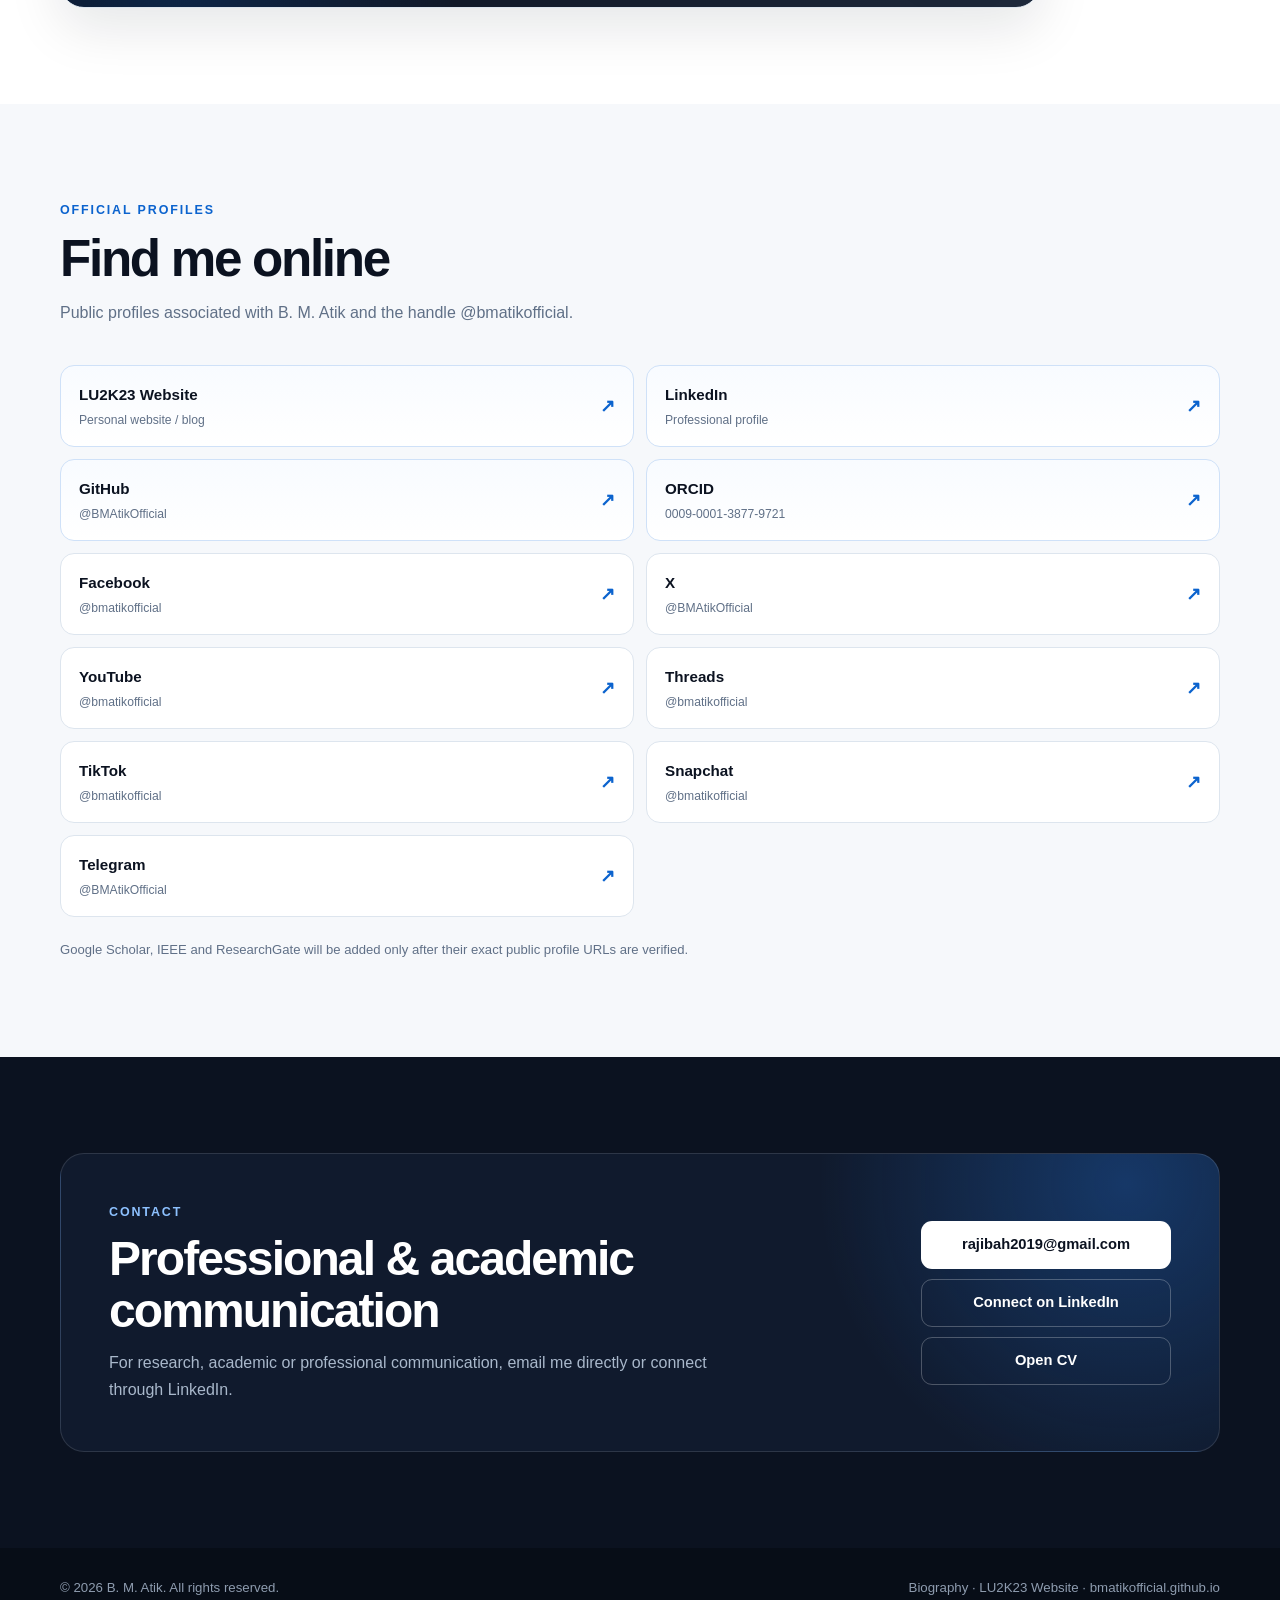
==== commit 8d803007: "Add LU2K23 featured website card" ====
--- a/index.html
+++ b/index.html
@@ -98,6 +98,7 @@
         <a href="#education">Education</a>
         <a href="#experience">Experience</a>
         <a href="#focus">Research</a>
+        <a href="#featured-website">Featured Website</a>
         <a href="#featured-video">Featured Video</a>
         <a href="#profiles">Profiles</a>
         <a href="#contact">Contact</a>
@@ -317,6 +318,51 @@
     </section>
 
 
+    <section class="section featured-website-section" id="featured-website">
+      <div class="container">
+        <div class="section-heading">
+          <p class="section-label">Featured Website</p>
+          <h2 class="section-title">LU2K23</h2>
+          <p class="section-intro">One of my own websites, available at lu2k23.blogspot.com.</p>
+        </div>
+
+        <a
+          class="featured-website-card"
+          href="https://lu2k23.blogspot.com/"
+          target="_blank"
+          rel="me noopener noreferrer"
+          aria-label="Visit the LU2K23 website"
+        >
+          <div class="website-browser">
+            <div class="website-browser-bar" aria-hidden="true">
+              <span></span><span></span><span></span>
+              <div class="website-address">https://lu2k23.blogspot.com/</div>
+            </div>
+
+            <div class="website-preview">
+              <div class="website-preview-grid" aria-hidden="true"></div>
+              <div class="website-preview-content">
+                <span class="website-badge">Featured Website</span>
+                <p class="website-domain">lu2k23.blogspot.com</p>
+                <h3>LU2K23</h3>
+                <p>Visit my website and explore the content published there.</p>
+                <span class="website-cta">Open website <b>↗</b></span>
+              </div>
+            </div>
+          </div>
+
+          <div class="website-card-copy">
+            <div>
+              <p class="website-card-kicker">Owned website</p>
+              <h3>LU2K23 Website</h3>
+              <p>A featured external website connected to my online profile.</p>
+            </div>
+            <span class="website-card-arrow" aria-hidden="true">↗</span>
+          </div>
+        </a>
+      </div>
+    </section>
+
     <section class="section featured-video-section" id="featured-video">
       <div class="container">
         <div class="section-heading">
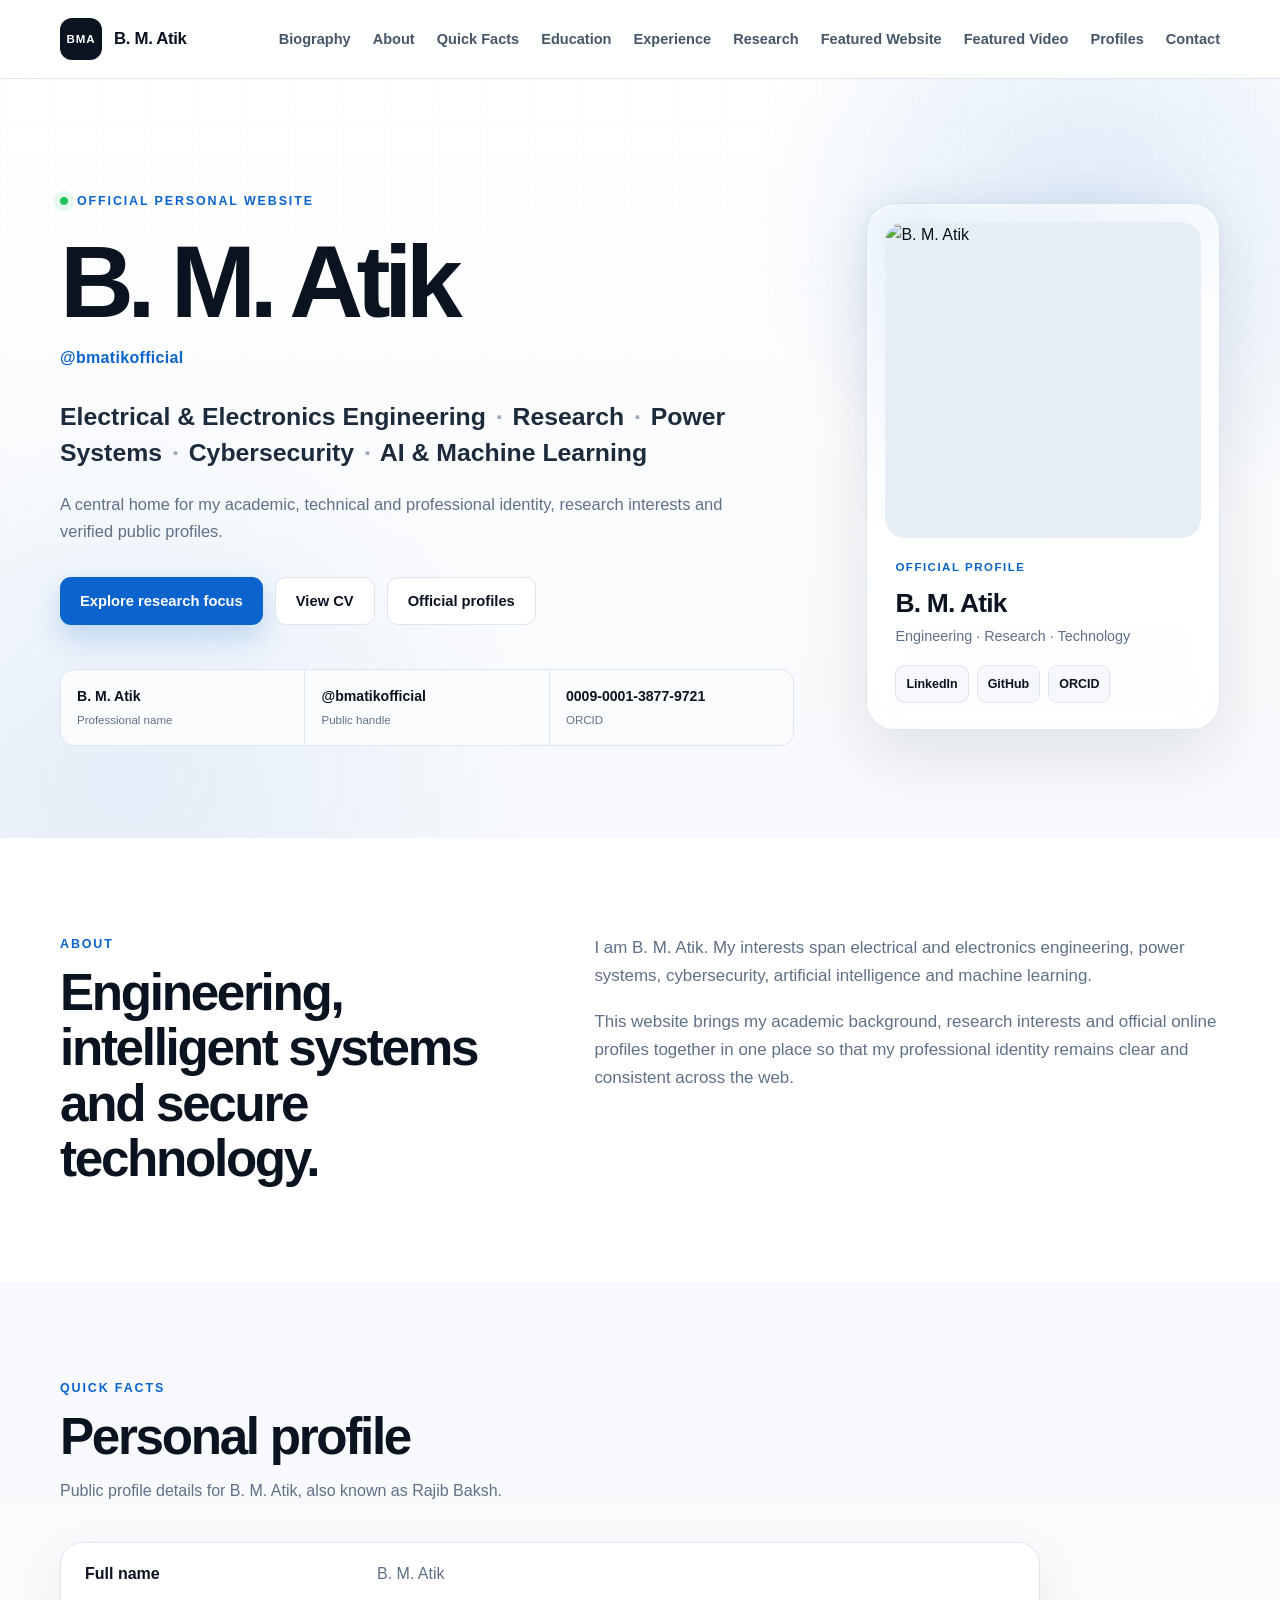
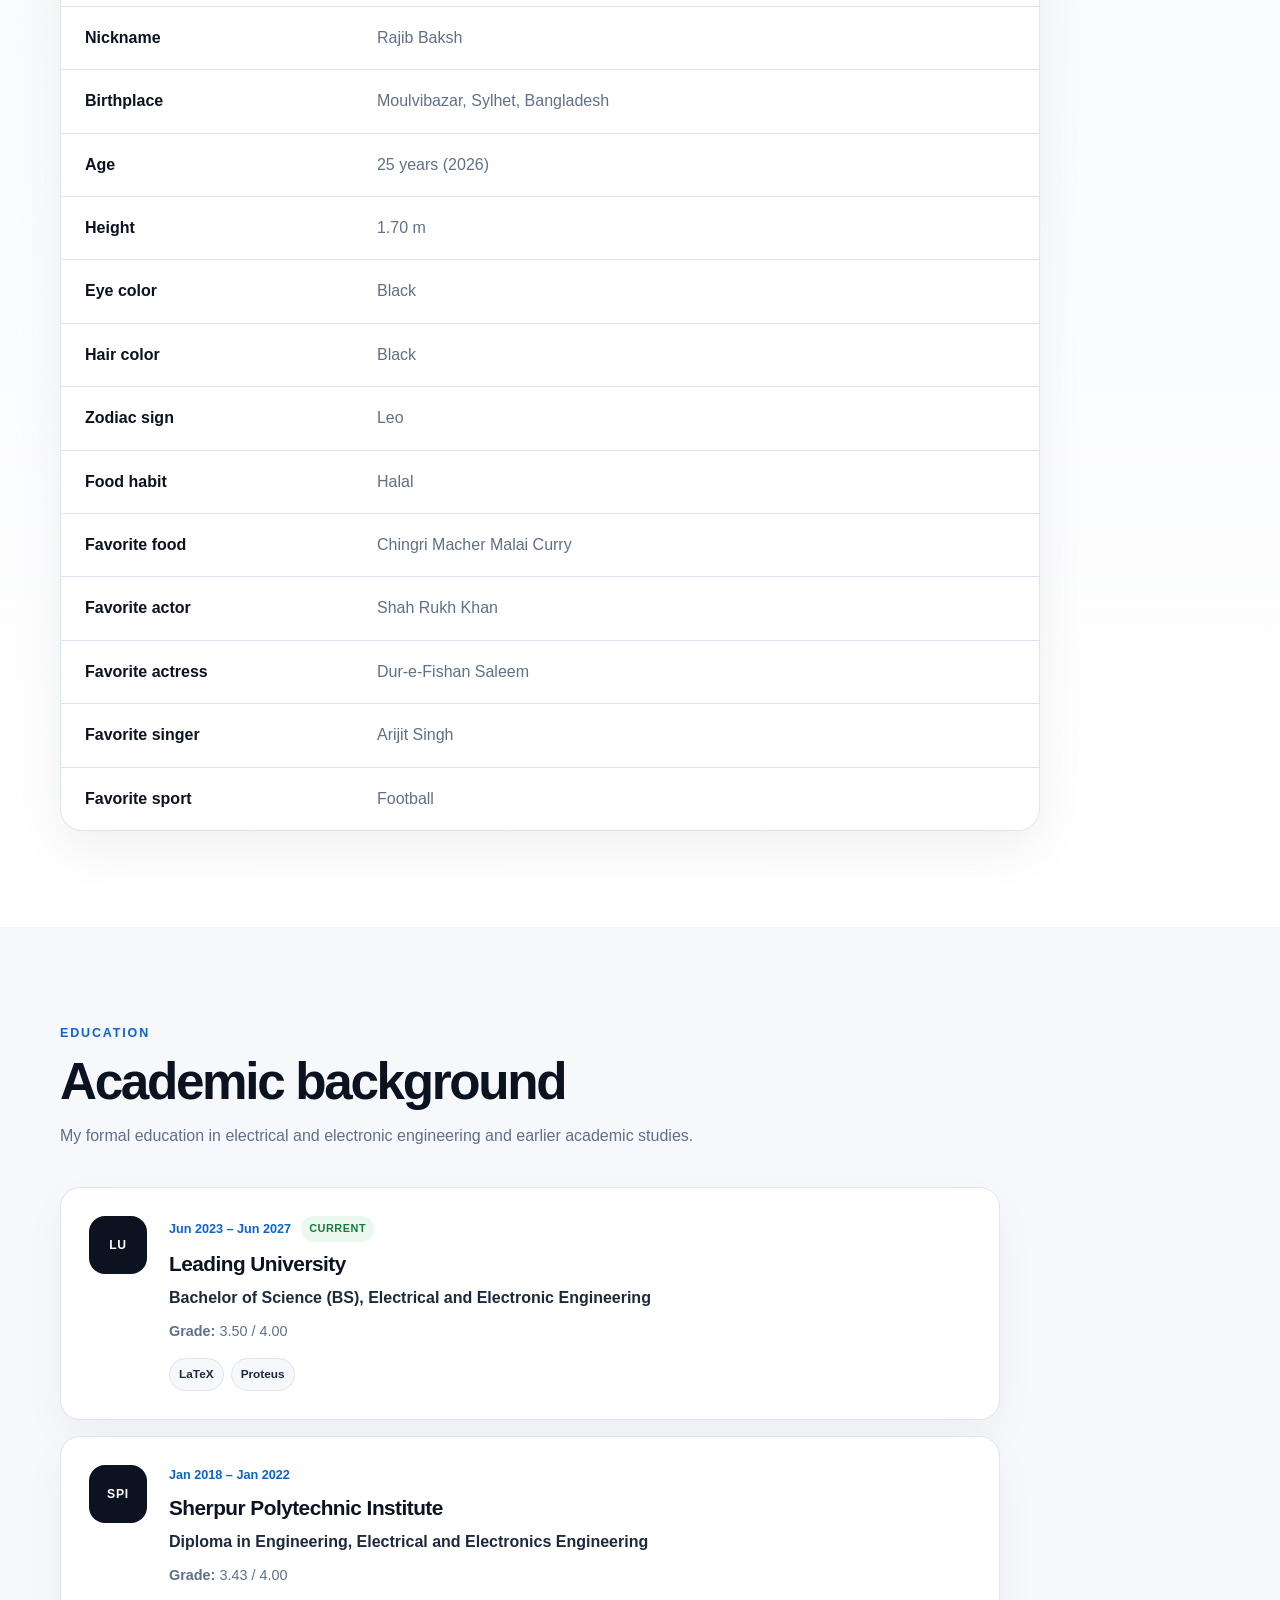
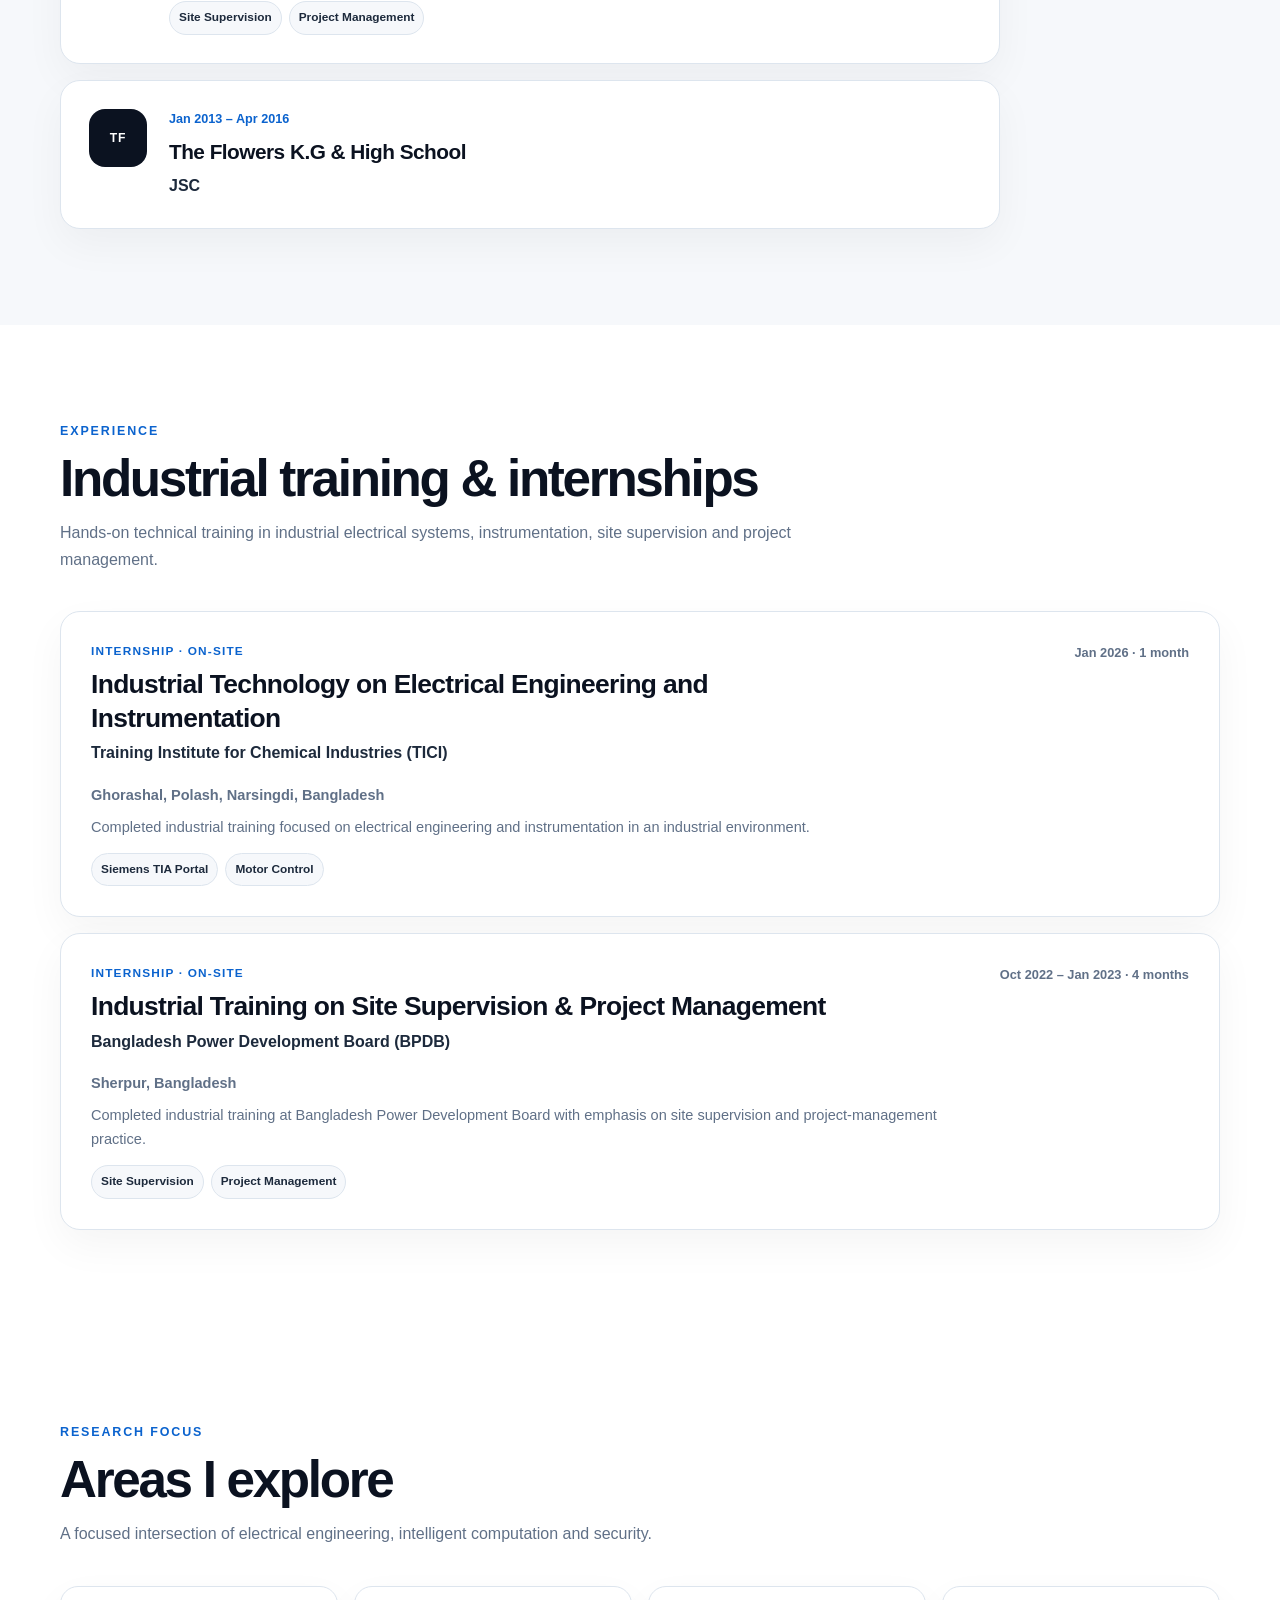
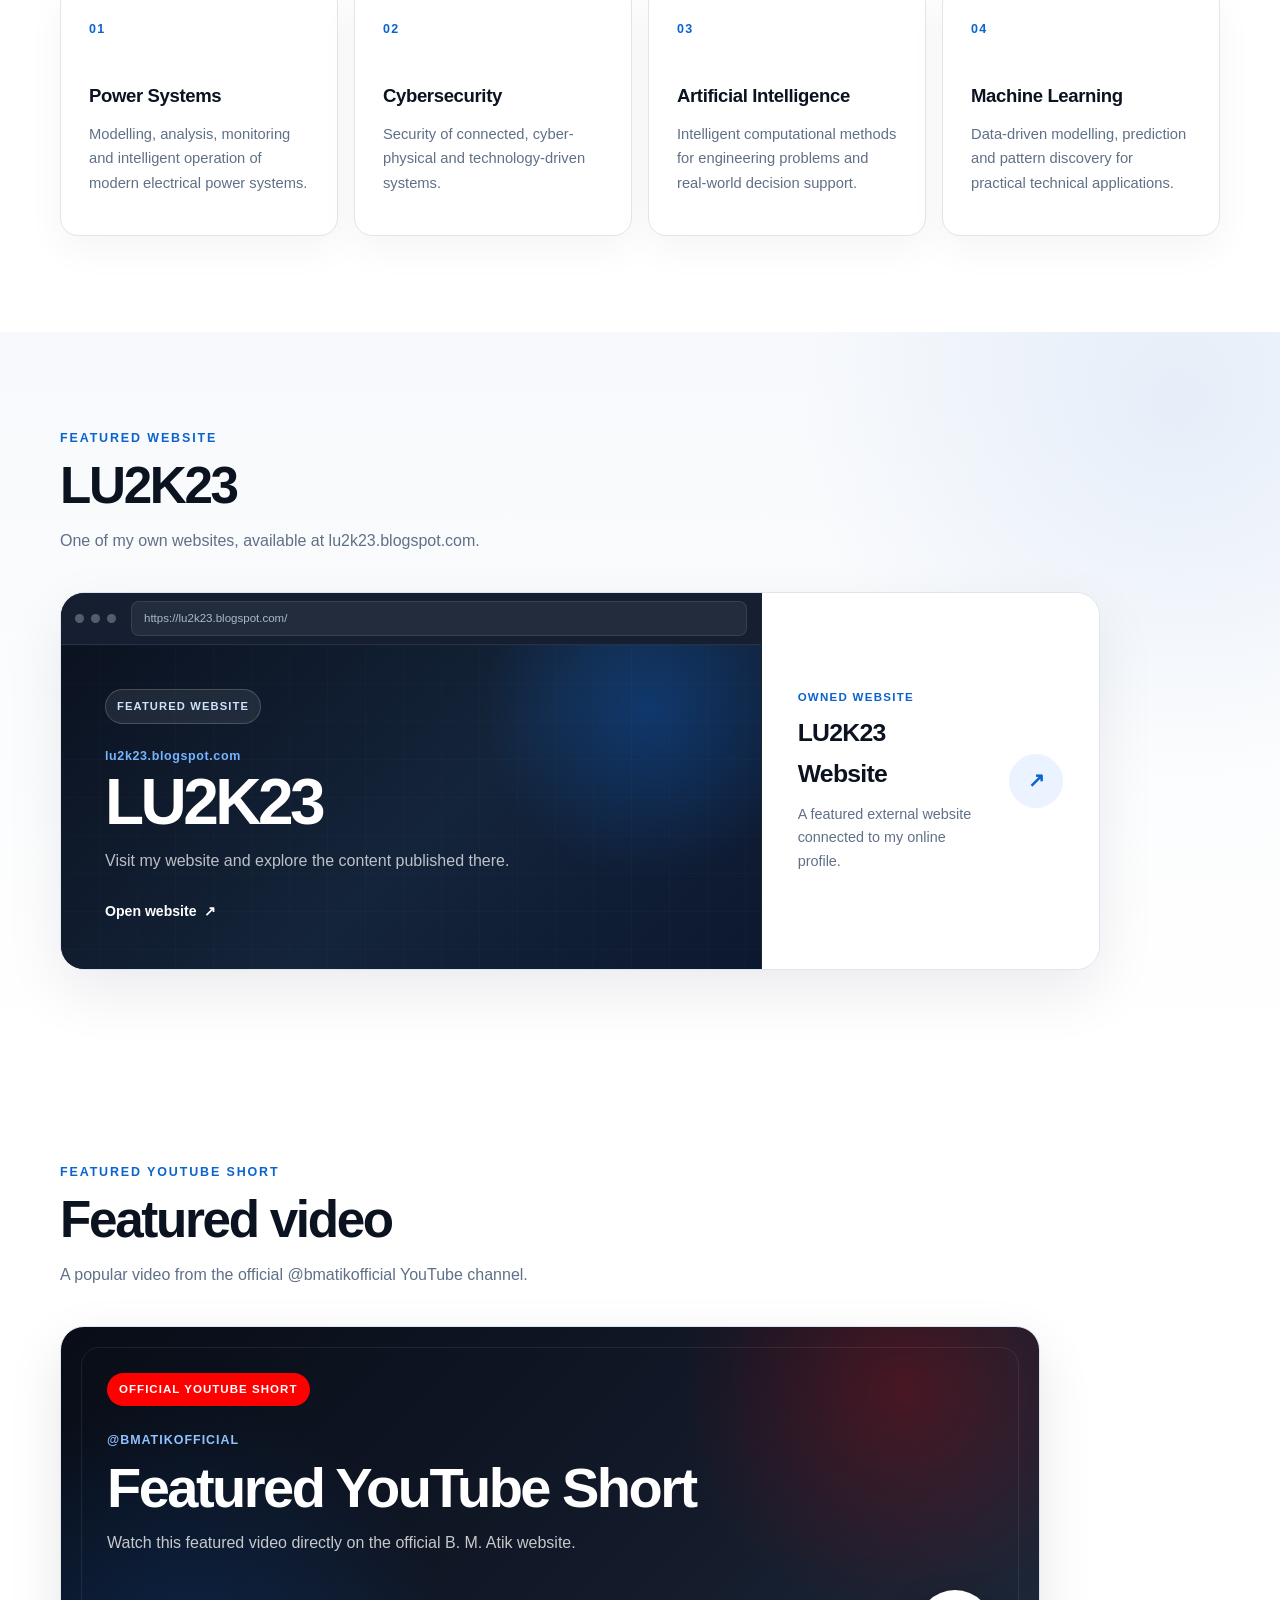
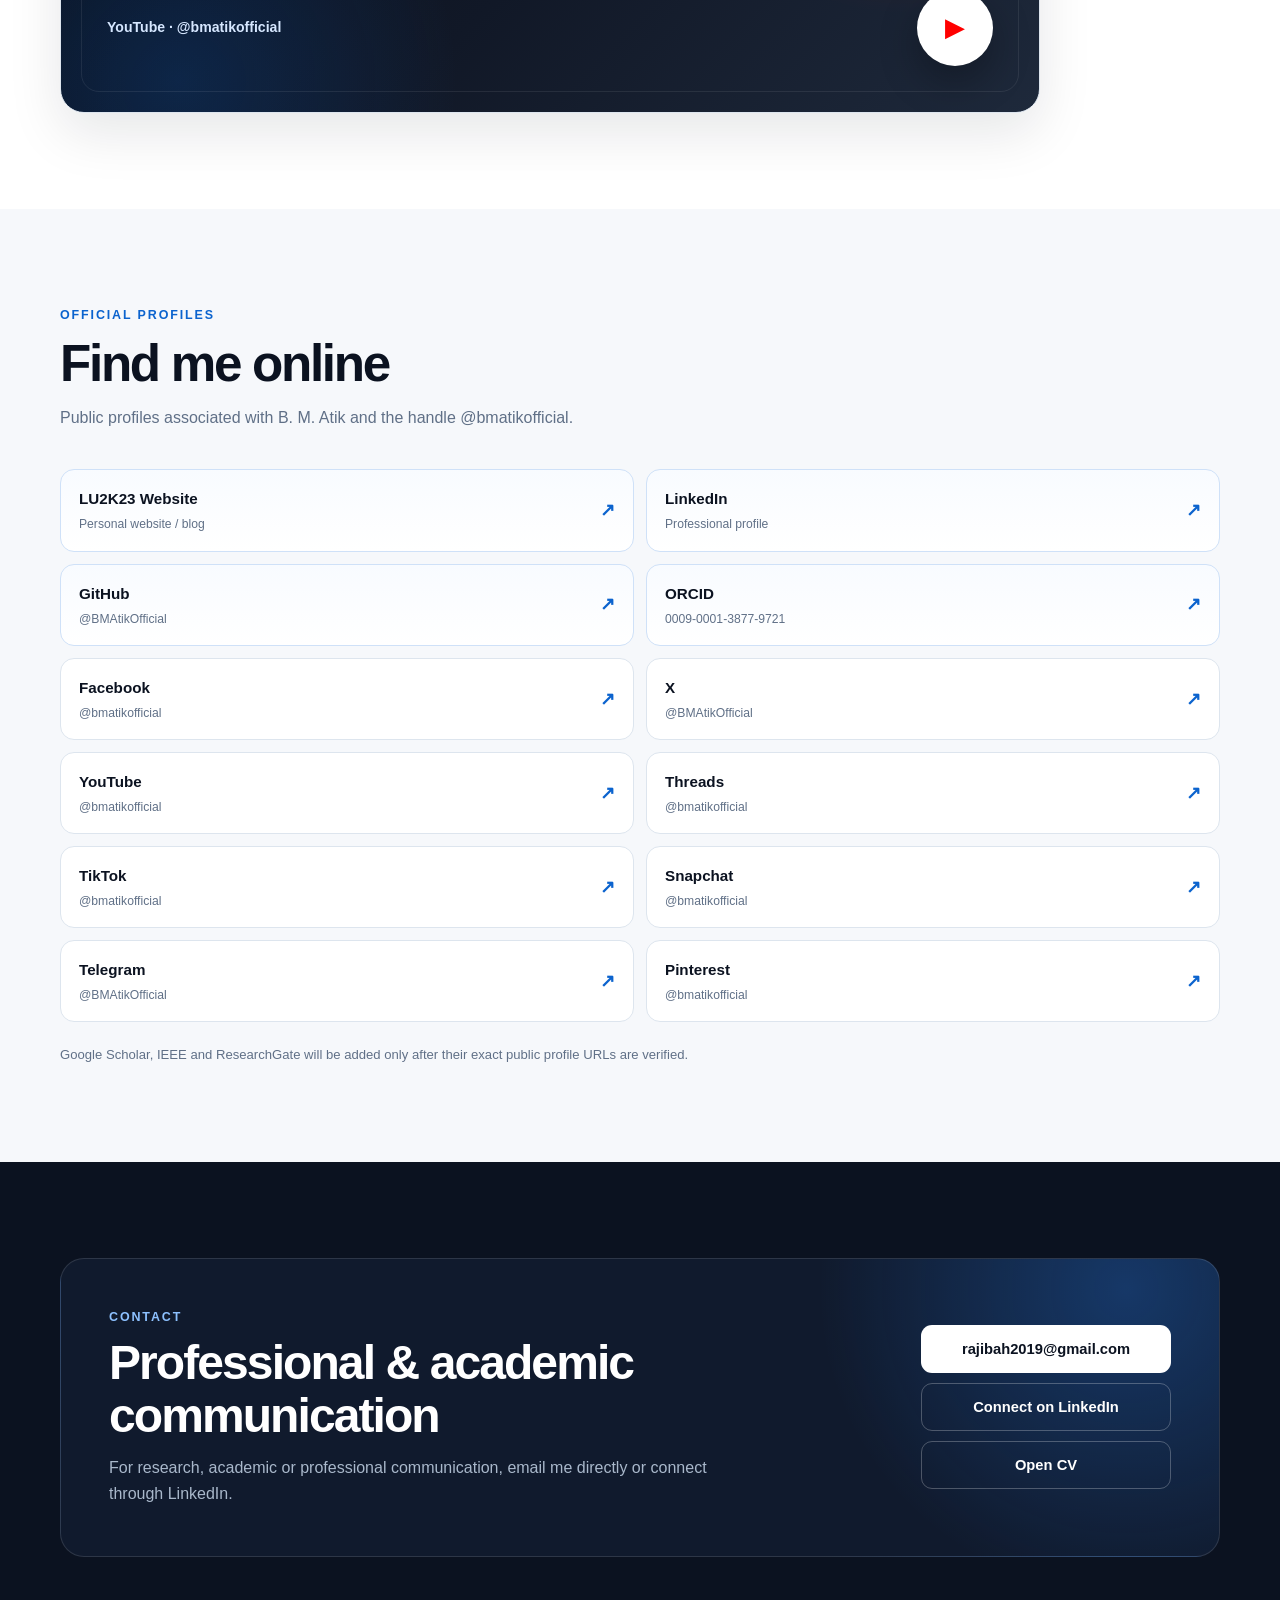
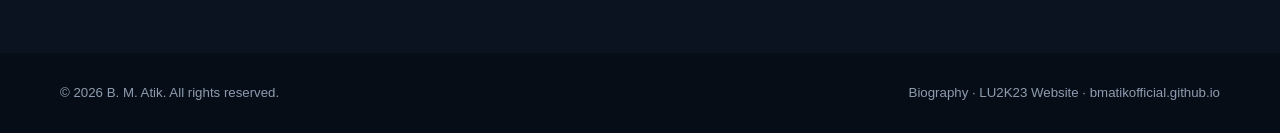
==== commit 9359d8c1: "Add Pinterest to official profiles" ====
--- a/index.html
+++ b/index.html
@@ -17,6 +17,7 @@
   <link rel="me" href="https://www.linkedin.com/in/bmatikofficial">
   <link rel="me" href="https://orcid.org/0009-0001-3877-9721">
   <link rel="me" href="https://lu2k23.blogspot.com/">
+  <link rel="me" href="https://www.pinterest.com/bmatikofficial/">
 
   <meta property="og:type" content="profile">
   <meta property="og:title" content="B. M. Atik | Official Website">
@@ -70,7 +71,8 @@
         "https://www.tiktok.com/@bmatikofficial",
         "https://www.snapchat.com/add/bmatikofficial",
         "https://t.me/BMAtikOfficial",
-        "https://lu2k23.blogspot.com/"
+        "https://lu2k23.blogspot.com/",
+        "https://www.pinterest.com/bmatikofficial/"
       ]
     }
   }
@@ -449,6 +451,9 @@
           <a class="profile-link" href="https://t.me/BMAtikOfficial" target="_blank" rel="me noopener noreferrer">
             <span><strong>Telegram</strong><small>@BMAtikOfficial</small></span><b>↗</b>
           </a>
+          <a class="profile-link" href="https://www.pinterest.com/bmatikofficial/" target="_blank" rel="me noopener noreferrer">
+            <span><strong>Pinterest</strong><small>@bmatikofficial</small></span><b>↗</b>
+          </a>
         </div>
 
         <p class="profile-note">Google Scholar, IEEE and ResearchGate will be added only after their exact public profile URLs are verified.</p>
--- a/style.css
+++ b/style.css
@@ -1094,3 +1094,217 @@
     font-size: 1.35rem;
   }
 }
+
+/* Featured website */
+.featured-website-section {
+  background:
+    radial-gradient(circle at 92% 10%, rgba(11, 99, 206, .08), transparent 28%),
+    linear-gradient(180deg, #f7f9fc 0%, #ffffff 100%);
+}
+
+.featured-website-card {
+  display: grid;
+  grid-template-columns: minmax(0, 1.35fr) minmax(260px, .65fr);
+  max-width: 1040px;
+  overflow: hidden;
+  border: 1px solid var(--line);
+  border-radius: 24px;
+  background: #fff;
+  box-shadow: 0 22px 60px rgba(11, 18, 32, .08);
+  transition: transform .22s ease, box-shadow .22s ease, border-color .22s ease;
+}
+
+.featured-website-card:hover,
+.featured-website-card:focus-visible {
+  transform: translateY(-5px);
+  border-color: #bfd0e3;
+  box-shadow: 0 30px 72px rgba(11, 18, 32, .13);
+  outline: none;
+}
+
+.website-browser {
+  min-height: 360px;
+  background: #0b1220;
+  border-right: 1px solid rgba(255, 255, 255, .08);
+}
+
+.website-browser-bar {
+  height: 52px;
+  display: flex;
+  align-items: center;
+  gap: 7px;
+  padding: 0 14px;
+  background: #151f31;
+  border-bottom: 1px solid rgba(255, 255, 255, .08);
+}
+
+.website-browser-bar > span {
+  width: 9px;
+  height: 9px;
+  border-radius: 50%;
+  background: rgba(255, 255, 255, .28);
+}
+
+.website-address {
+  min-width: 0;
+  margin-left: 8px;
+  padding: 7px 12px;
+  flex: 1;
+  overflow: hidden;
+  border: 1px solid rgba(255, 255, 255, .09);
+  border-radius: 8px;
+  background: rgba(255, 255, 255, .06);
+  color: #aab9cc;
+  font-size: .72rem;
+  text-overflow: ellipsis;
+  white-space: nowrap;
+}
+
+.website-preview {
+  position: relative;
+  min-height: 308px;
+  display: flex;
+  align-items: center;
+  overflow: hidden;
+  background:
+    radial-gradient(circle at 84% 20%, rgba(11, 99, 206, .35), transparent 26%),
+    linear-gradient(135deg, #0b1220 0%, #14243a 54%, #0c1830 100%);
+}
+
+.website-preview-grid {
+  position: absolute;
+  inset: 0;
+  opacity: .17;
+  background-image:
+    linear-gradient(rgba(255,255,255,.10) 1px, transparent 1px),
+    linear-gradient(90deg, rgba(255,255,255,.10) 1px, transparent 1px);
+  background-size: 38px 38px;
+}
+
+.website-preview-content {
+  position: relative;
+  z-index: 1;
+  max-width: 620px;
+  padding: 44px;
+  color: #fff;
+}
+
+.website-badge {
+  display: inline-block;
+  padding: 7px 11px;
+  border: 1px solid rgba(255,255,255,.18);
+  border-radius: 999px;
+  background: rgba(255,255,255,.08);
+  color: #cfe3ff;
+  font-size: .7rem;
+  font-weight: 900;
+  letter-spacing: .1em;
+  text-transform: uppercase;
+}
+
+.website-domain {
+  margin-top: 22px;
+  color: #75b5ff;
+  font-size: .78rem;
+  font-weight: 800;
+  letter-spacing: .05em;
+}
+
+.website-preview-content h3 {
+  margin-top: 5px;
+  font-size: clamp(2.5rem, 5vw, 4.4rem);
+  line-height: .98;
+  letter-spacing: -.055em;
+}
+
+.website-preview-content > p:not(.website-domain) {
+  max-width: 520px;
+  margin-top: 14px;
+  color: rgba(255,255,255,.72);
+}
+
+.website-cta {
+  display: inline-flex;
+  align-items: center;
+  gap: 7px;
+  margin-top: 26px;
+  color: #fff;
+  font-size: .88rem;
+  font-weight: 850;
+}
+
+.website-card-copy {
+  display: flex;
+  align-items: center;
+  justify-content: space-between;
+  gap: 28px;
+  padding: 36px;
+  background: #fff;
+}
+
+.website-card-kicker {
+  color: var(--blue);
+  font-size: .72rem;
+  font-weight: 900;
+  letter-spacing: .11em;
+  text-transform: uppercase;
+}
+
+.website-card-copy h3 {
+  margin-top: 6px;
+  font-size: 1.55rem;
+  letter-spacing: -.03em;
+}
+
+.website-card-copy p:not(.website-card-kicker) {
+  margin-top: 8px;
+  color: var(--muted);
+  font-size: .9rem;
+}
+
+.website-card-arrow {
+  width: 54px;
+  height: 54px;
+  display: grid;
+  place-items: center;
+  flex: 0 0 auto;
+  border-radius: 50%;
+  background: var(--blue-soft);
+  color: var(--blue);
+  font-size: 1.25rem;
+  font-weight: 900;
+}
+
+@media (max-width: 820px) {
+  .featured-website-card {
+    grid-template-columns: 1fr;
+  }
+
+  .website-browser {
+    border-right: 0;
+    border-bottom: 1px solid var(--line);
+  }
+}
+
+@media (max-width: 760px) {
+  .website-browser {
+    min-height: 310px;
+  }
+
+  .website-preview {
+    min-height: 258px;
+  }
+
+  .website-preview-content {
+    padding: 30px 24px;
+  }
+
+  .website-card-copy {
+    padding: 24px;
+  }
+
+  .website-card-arrow {
+    width: 48px;
+    height: 48px;
+  }
+}
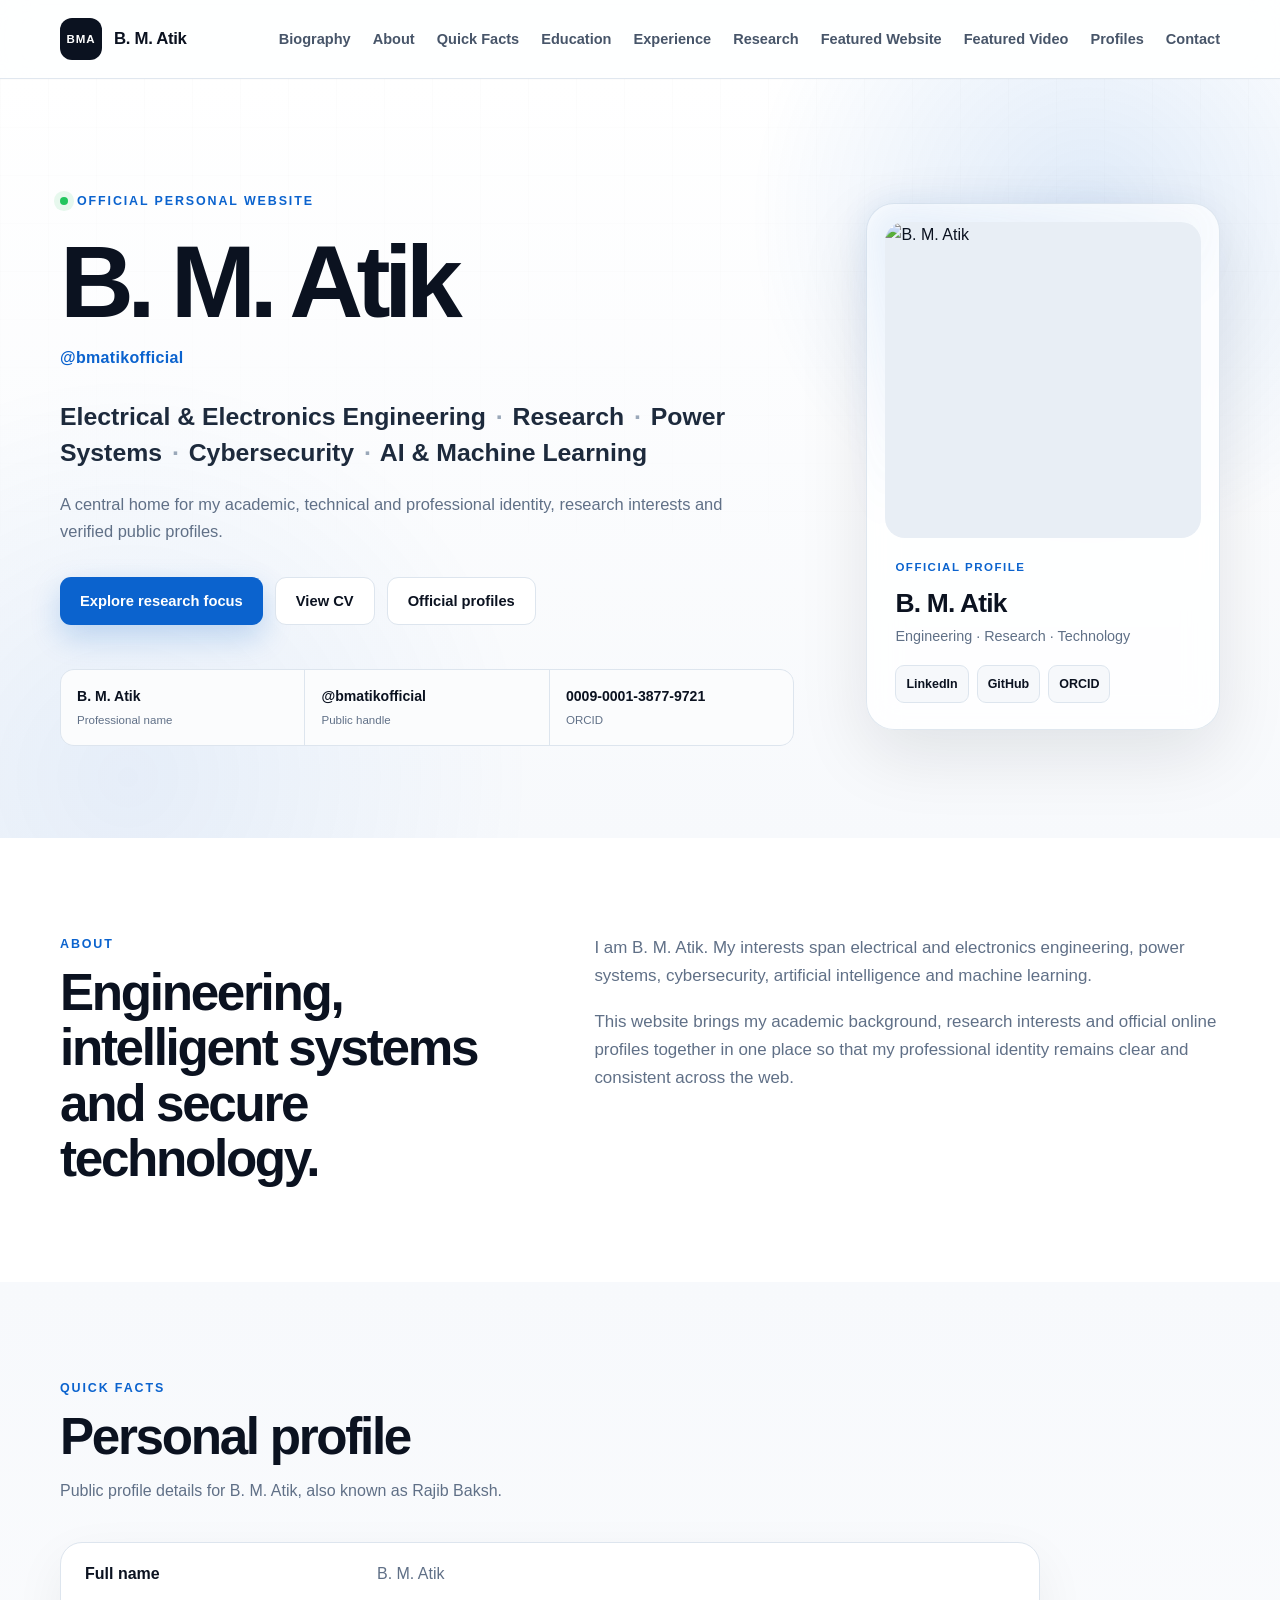
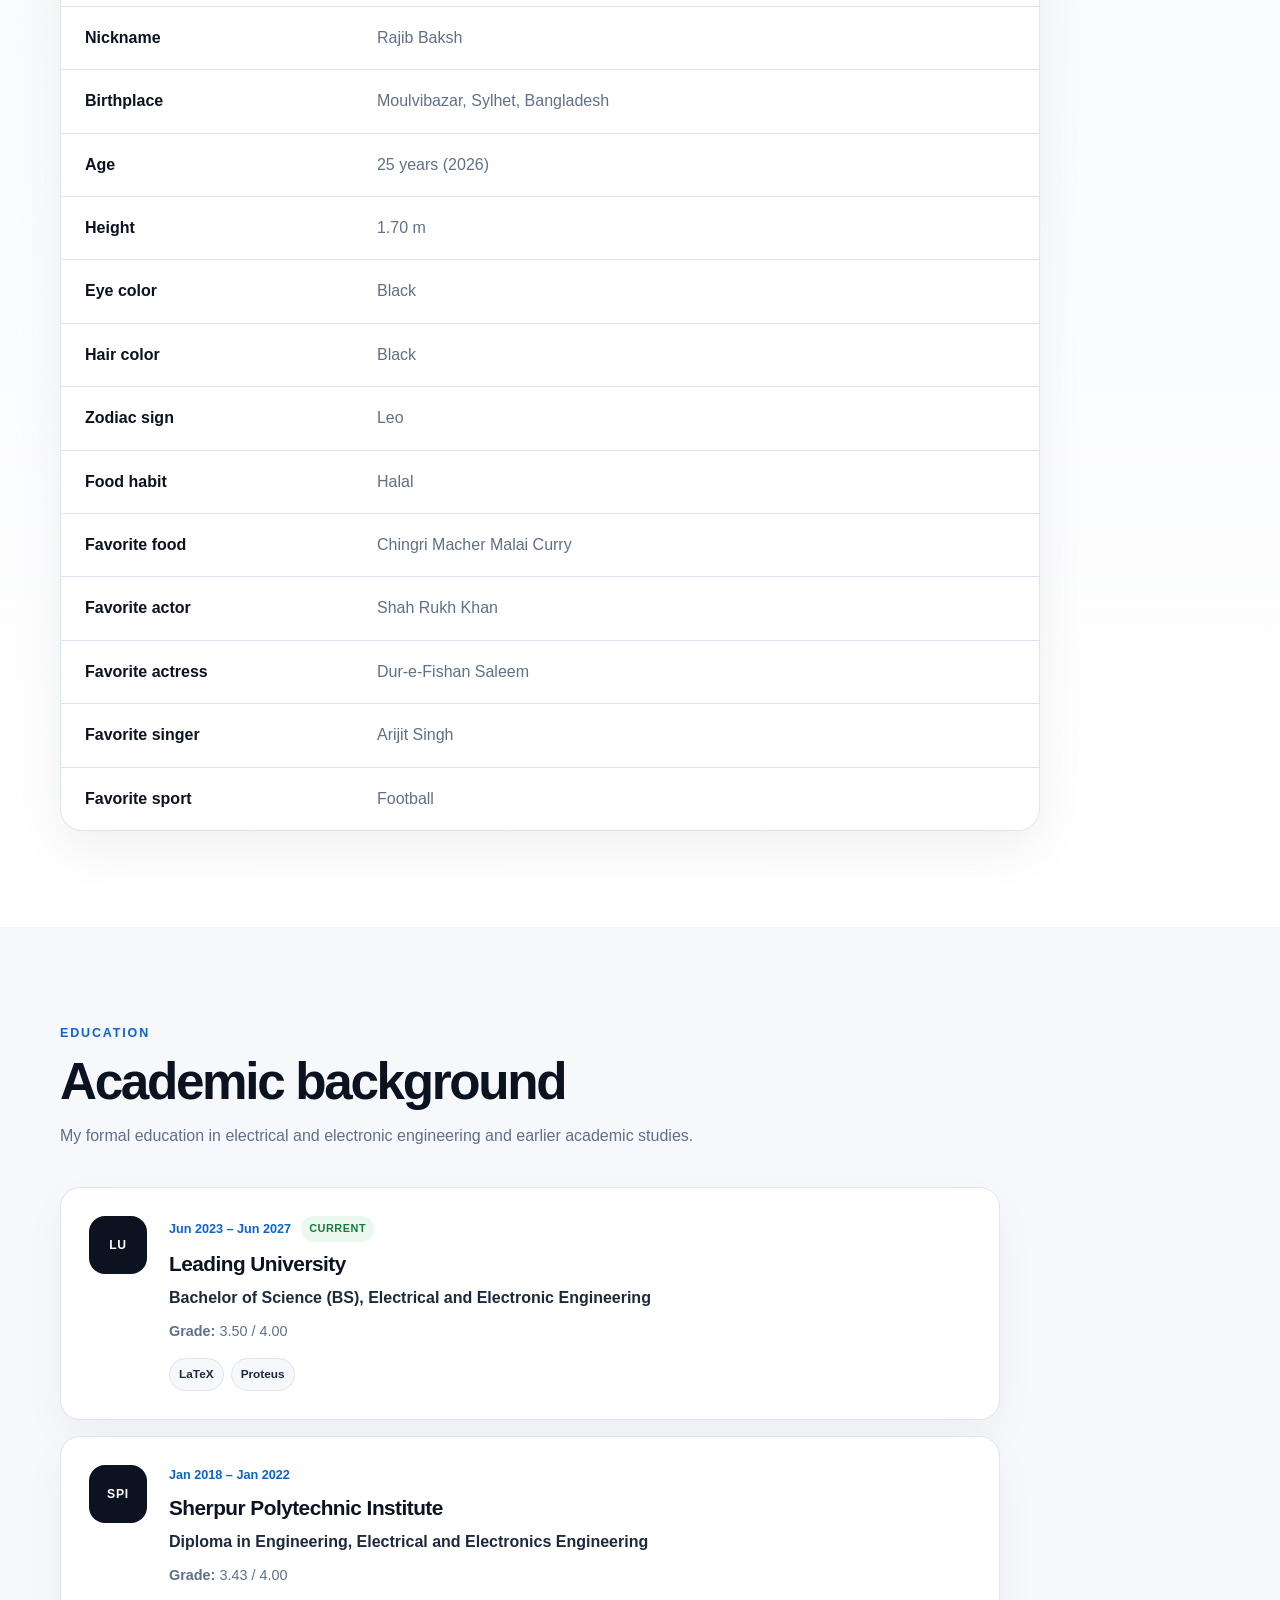
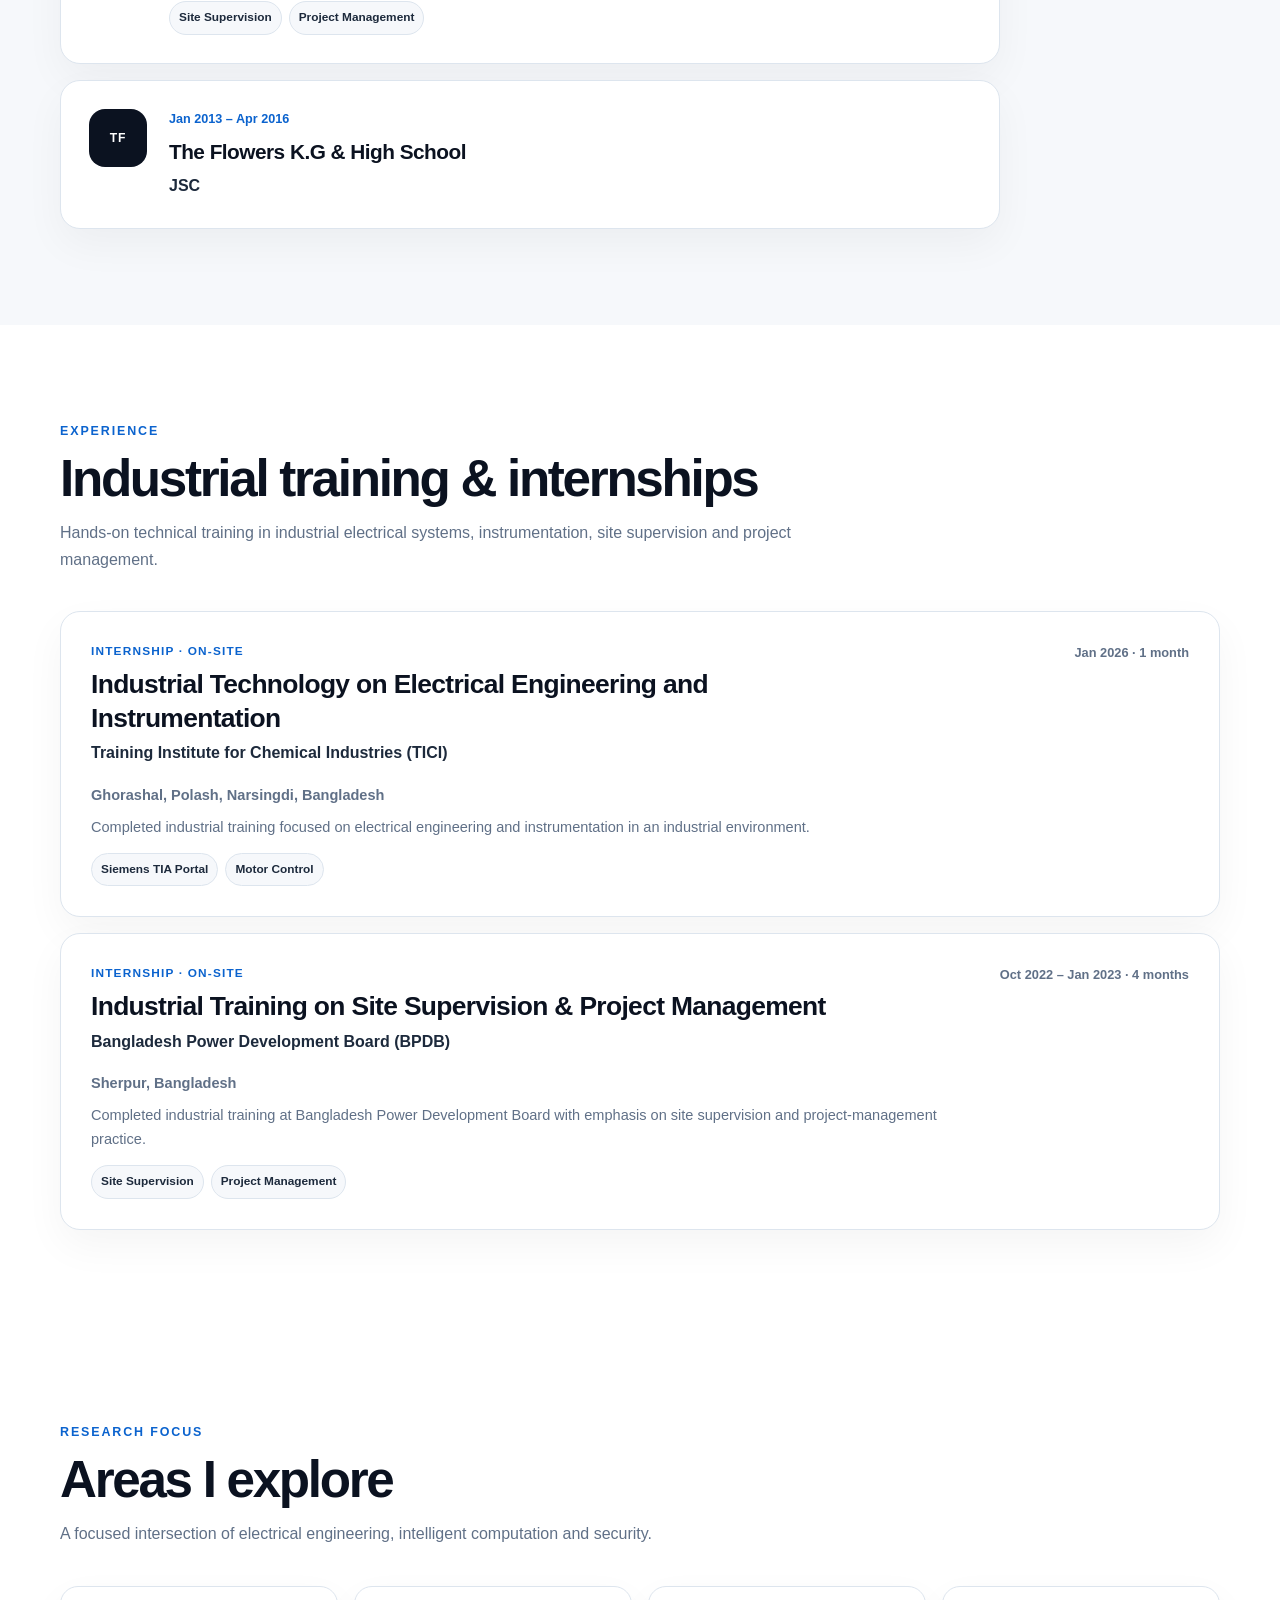
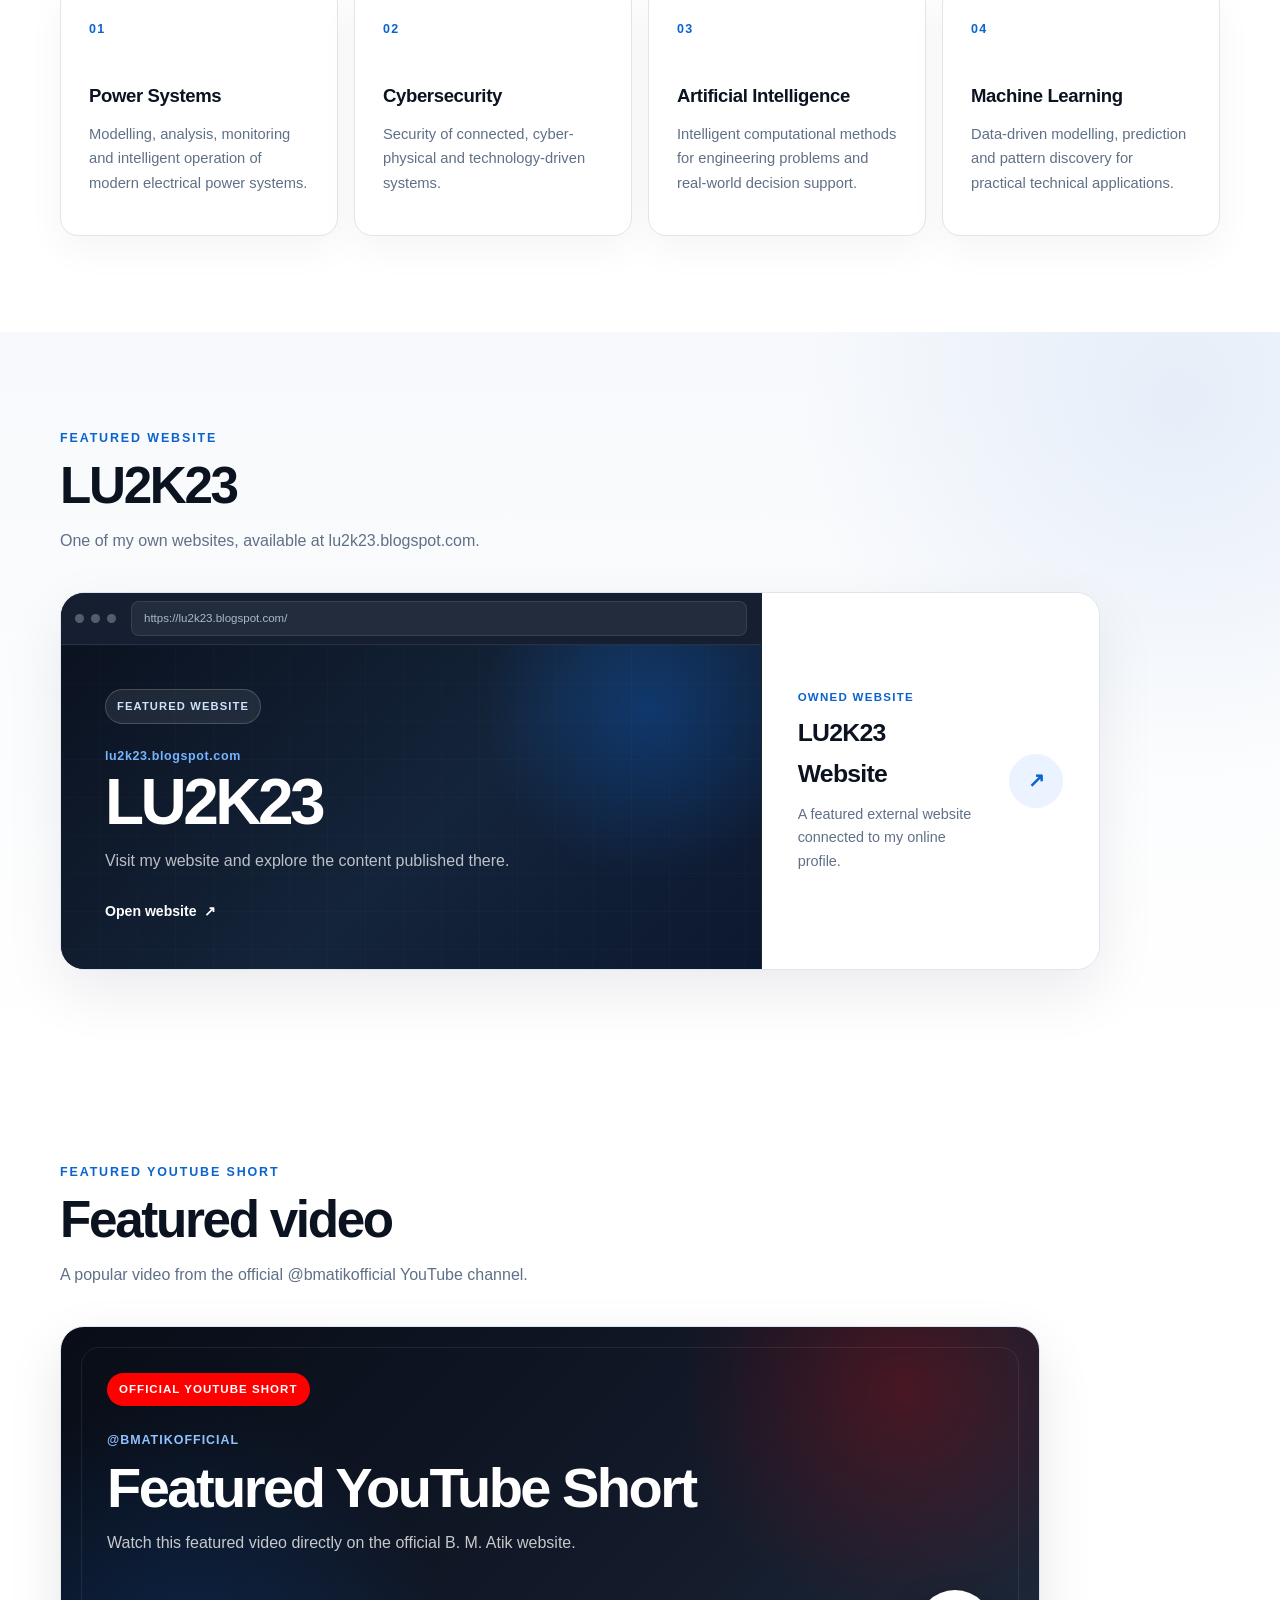
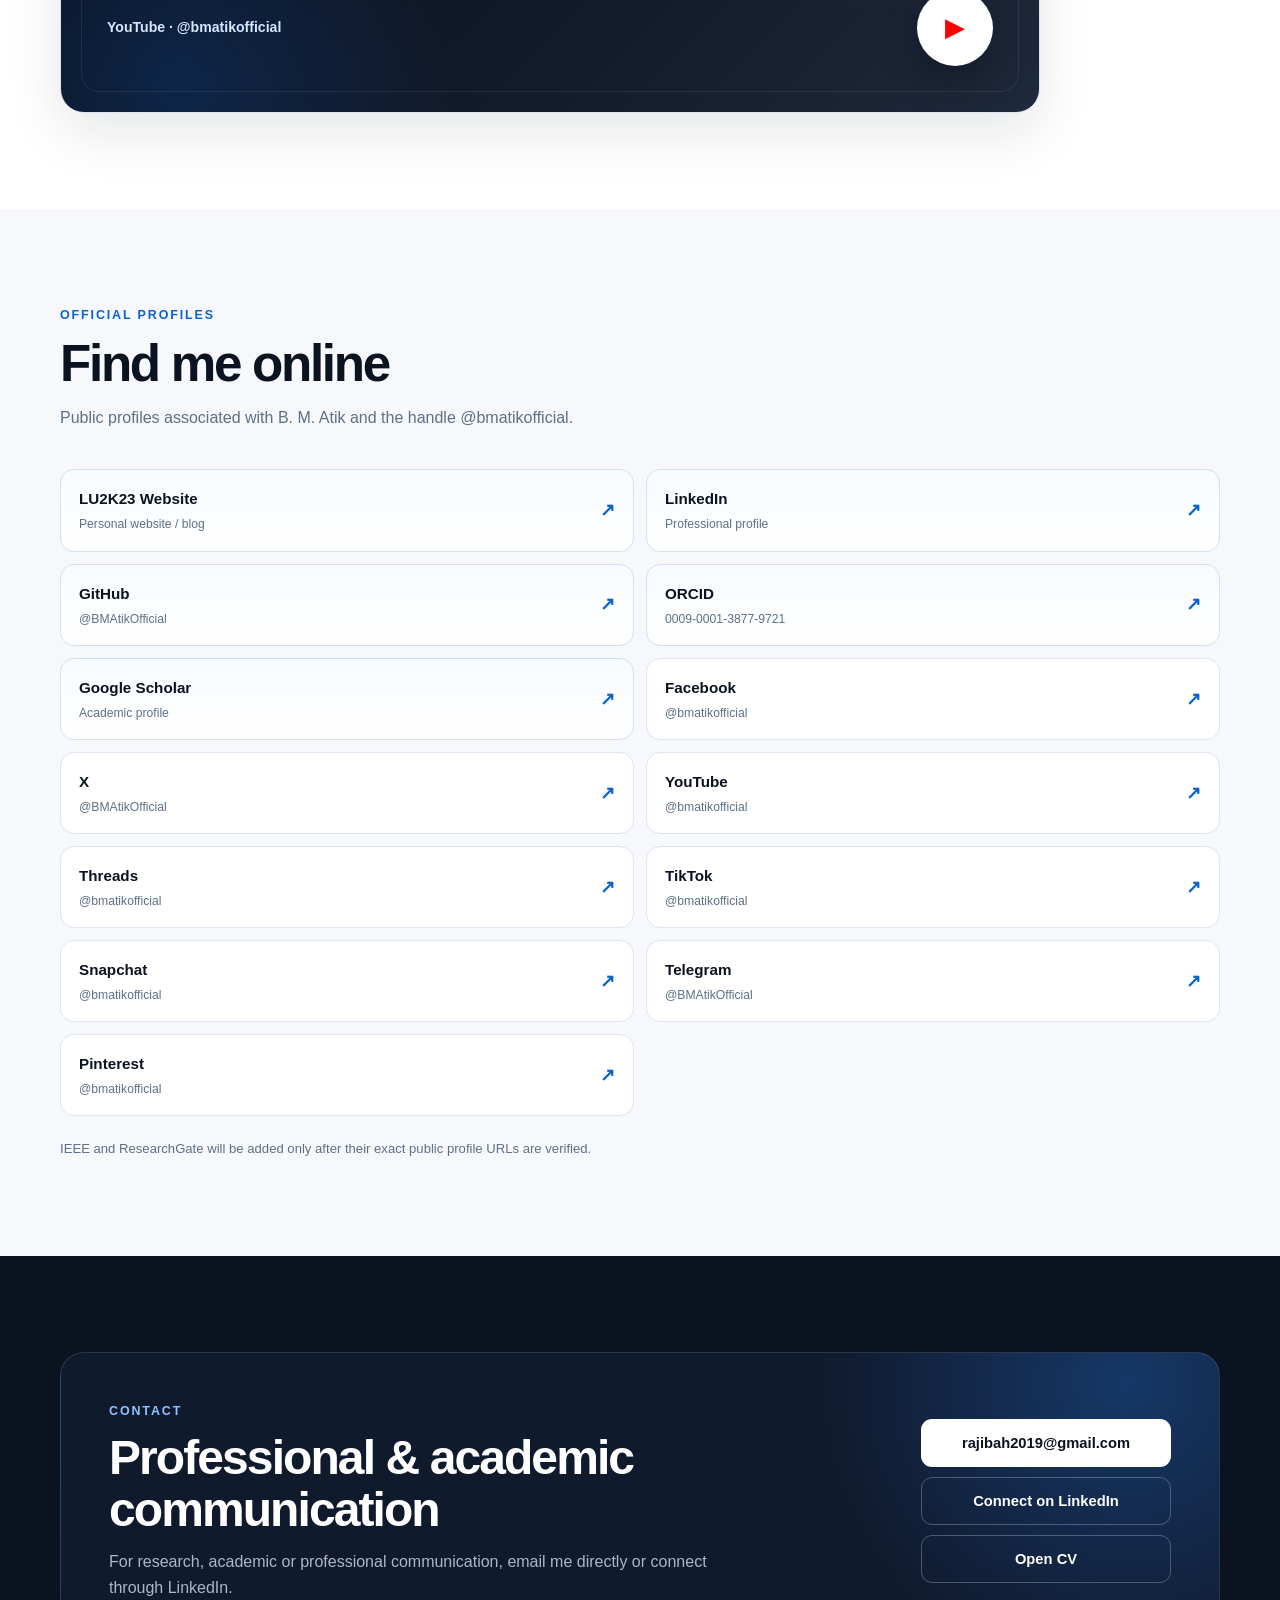
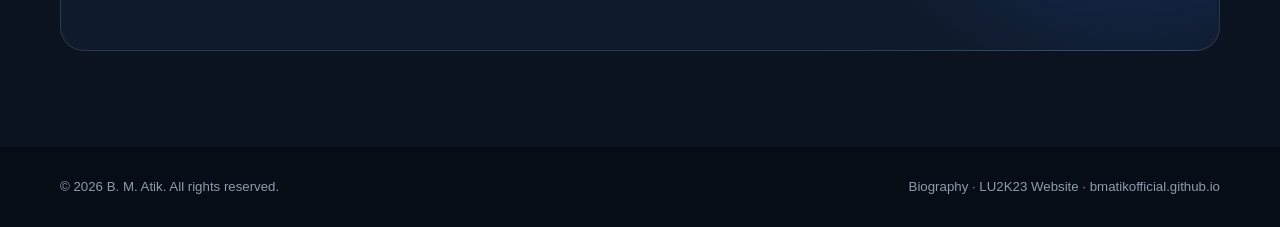
==== commit f0183cf6: "Add Google Scholar academic profile" ====
--- a/index.html
+++ b/index.html
@@ -18,6 +18,7 @@
   <link rel="me" href="https://orcid.org/0009-0001-3877-9721">
   <link rel="me" href="https://lu2k23.blogspot.com/">
   <link rel="me" href="https://www.pinterest.com/bmatikofficial/">
+  <link rel="me" href="https://scholar.google.com/citations?user=4l83BGIAAAAJ&hl=en">
 
   <meta property="og:type" content="profile">
   <meta property="og:title" content="B. M. Atik | Official Website">
@@ -72,7 +73,8 @@
         "https://www.snapchat.com/add/bmatikofficial",
         "https://t.me/BMAtikOfficial",
         "https://lu2k23.blogspot.com/",
-        "https://www.pinterest.com/bmatikofficial/"
+        "https://www.pinterest.com/bmatikofficial/",
+        "https://scholar.google.com/citations?user=4l83BGIAAAAJ&hl=en"
       ]
     }
   }
@@ -430,6 +432,9 @@
           <a class="profile-link featured" href="https://orcid.org/0009-0001-3877-9721" target="_blank" rel="me noopener noreferrer">
             <span><strong>ORCID</strong><small>0009-0001-3877-9721</small></span><b>↗</b>
           </a>
+          <a class="profile-link featured" href="https://scholar.google.com/citations?user=4l83BGIAAAAJ&hl=en" target="_blank" rel="me noopener noreferrer">
+            <span><strong>Google Scholar</strong><small>Academic profile</small></span><b>↗</b>
+          </a>
           <a class="profile-link" href="https://www.facebook.com/bmatikofficial" target="_blank" rel="me noopener noreferrer">
             <span><strong>Facebook</strong><small>@bmatikofficial</small></span><b>↗</b>
           </a>
@@ -456,7 +461,7 @@
           </a>
         </div>
 
-        <p class="profile-note">Google Scholar, IEEE and ResearchGate will be added only after their exact public profile URLs are verified.</p>
+        <p class="profile-note">IEEE and ResearchGate will be added only after their exact public profile URLs are verified.</p>
       </div>
     </section>
 
